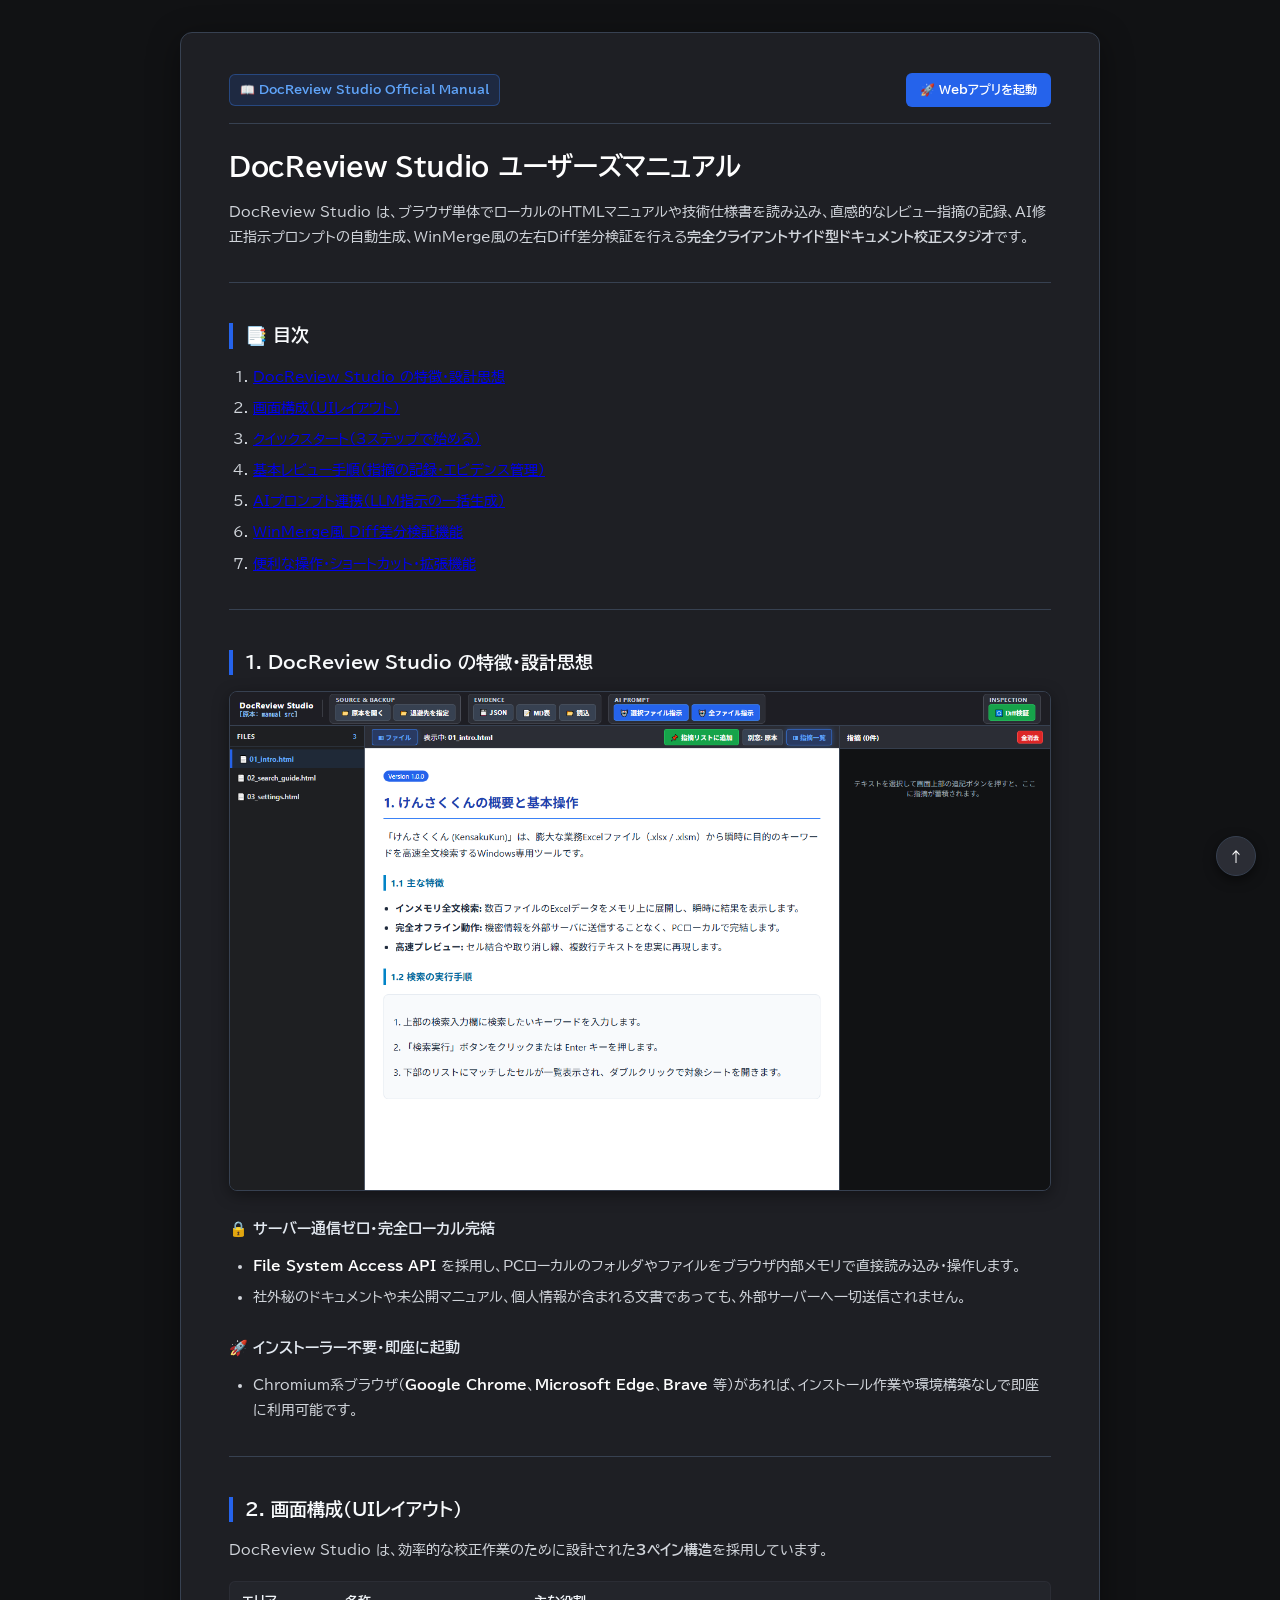
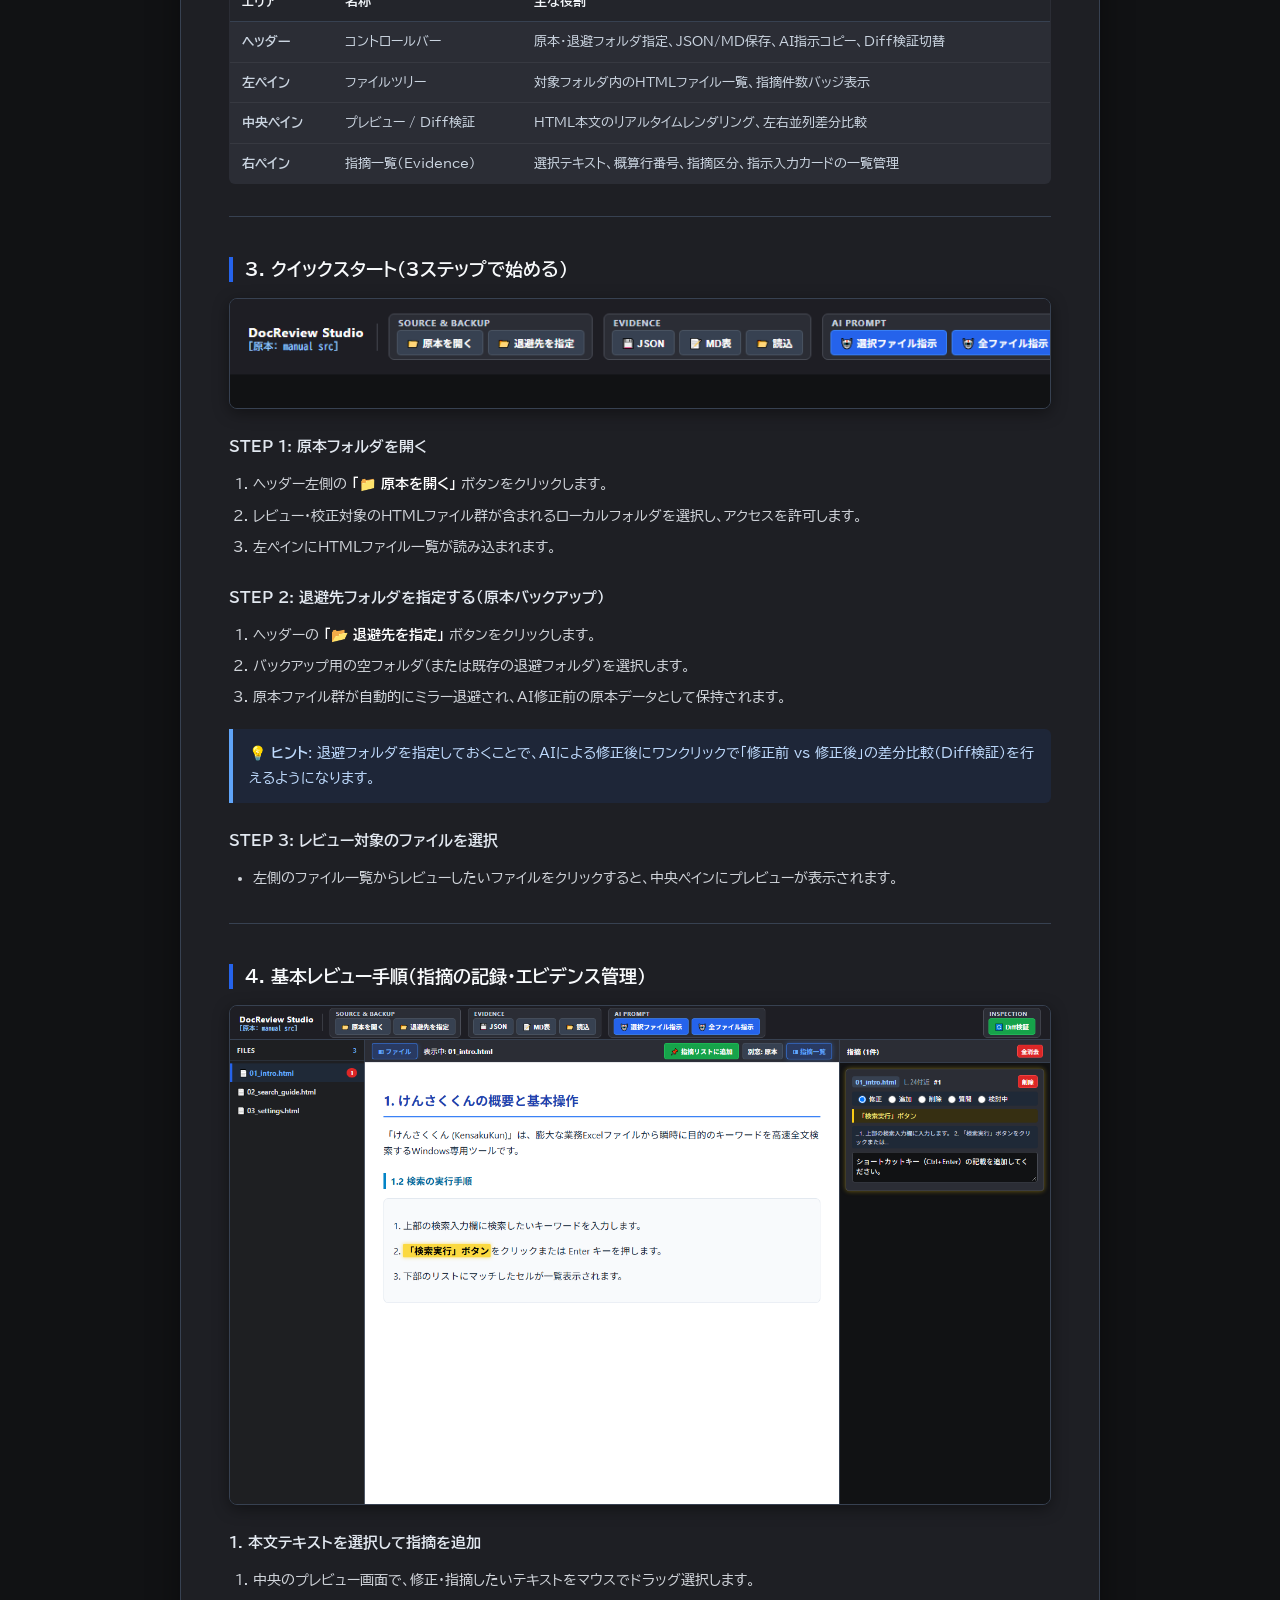
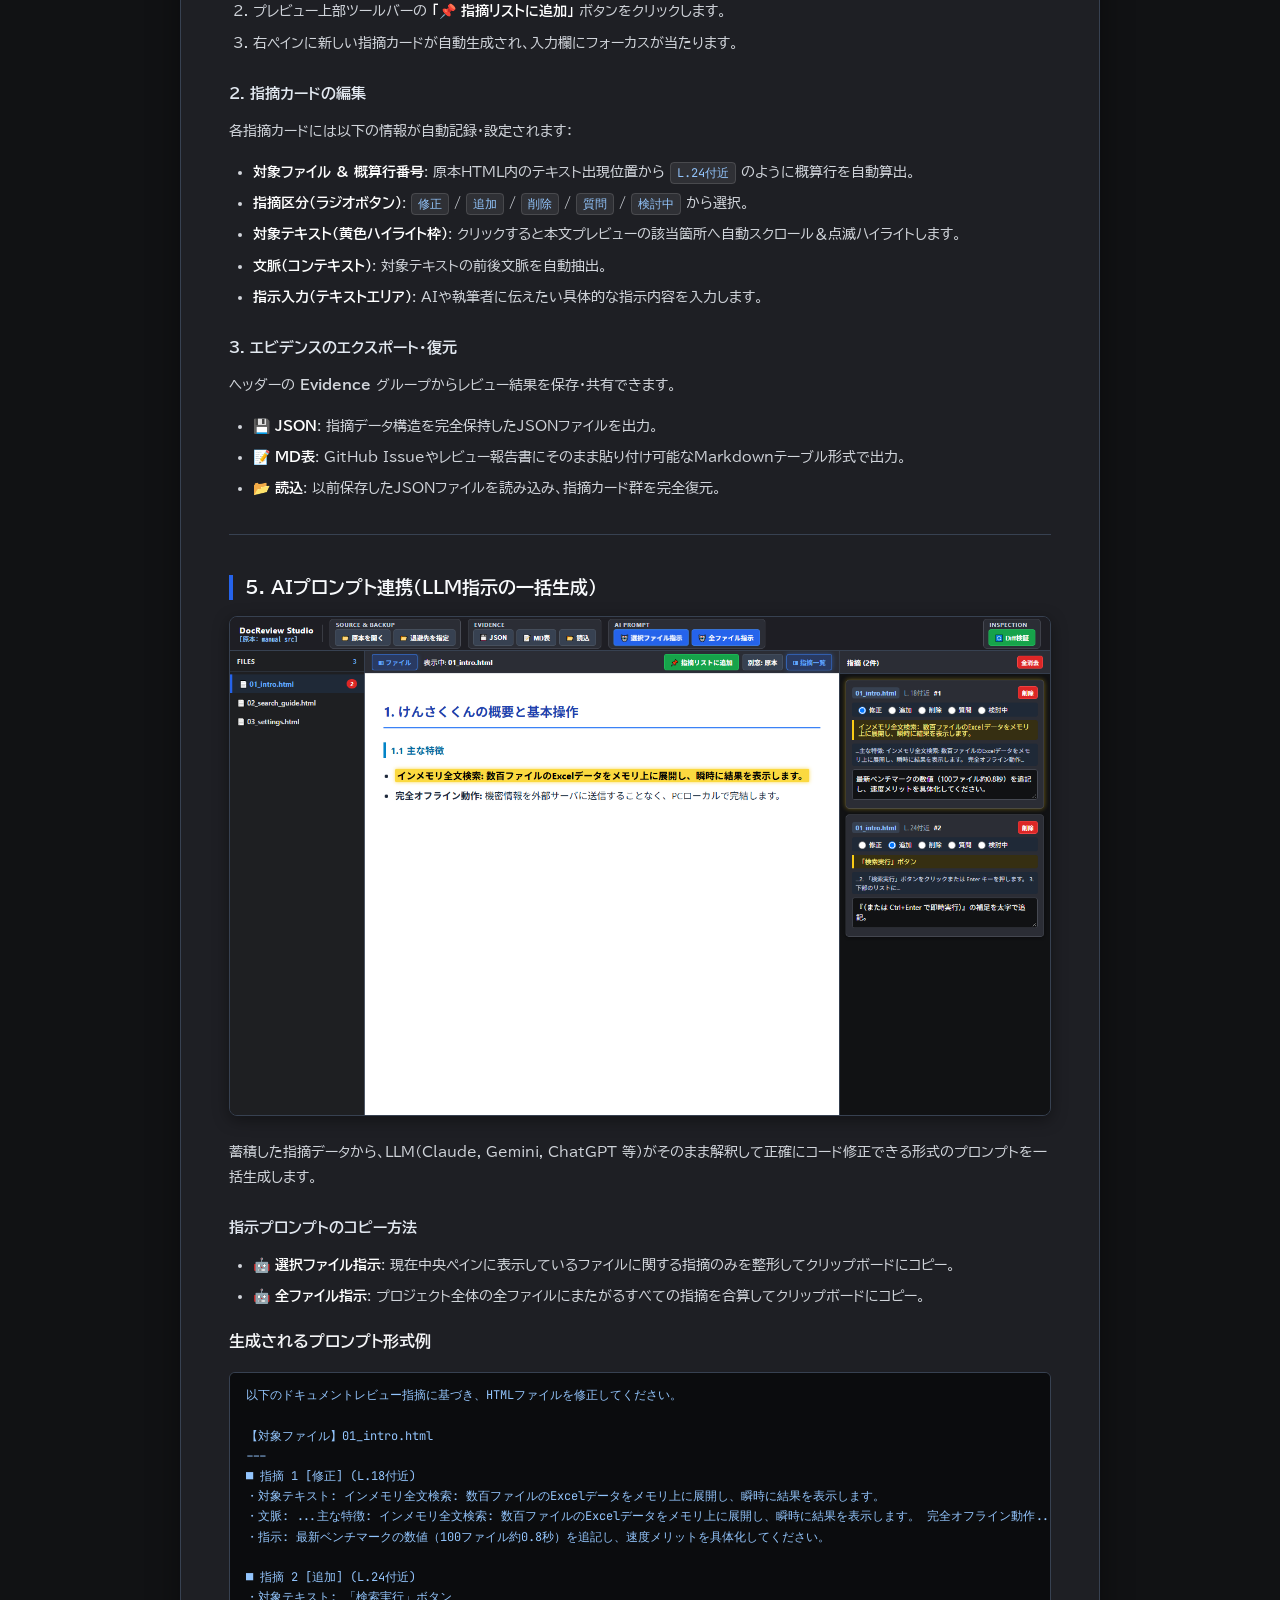
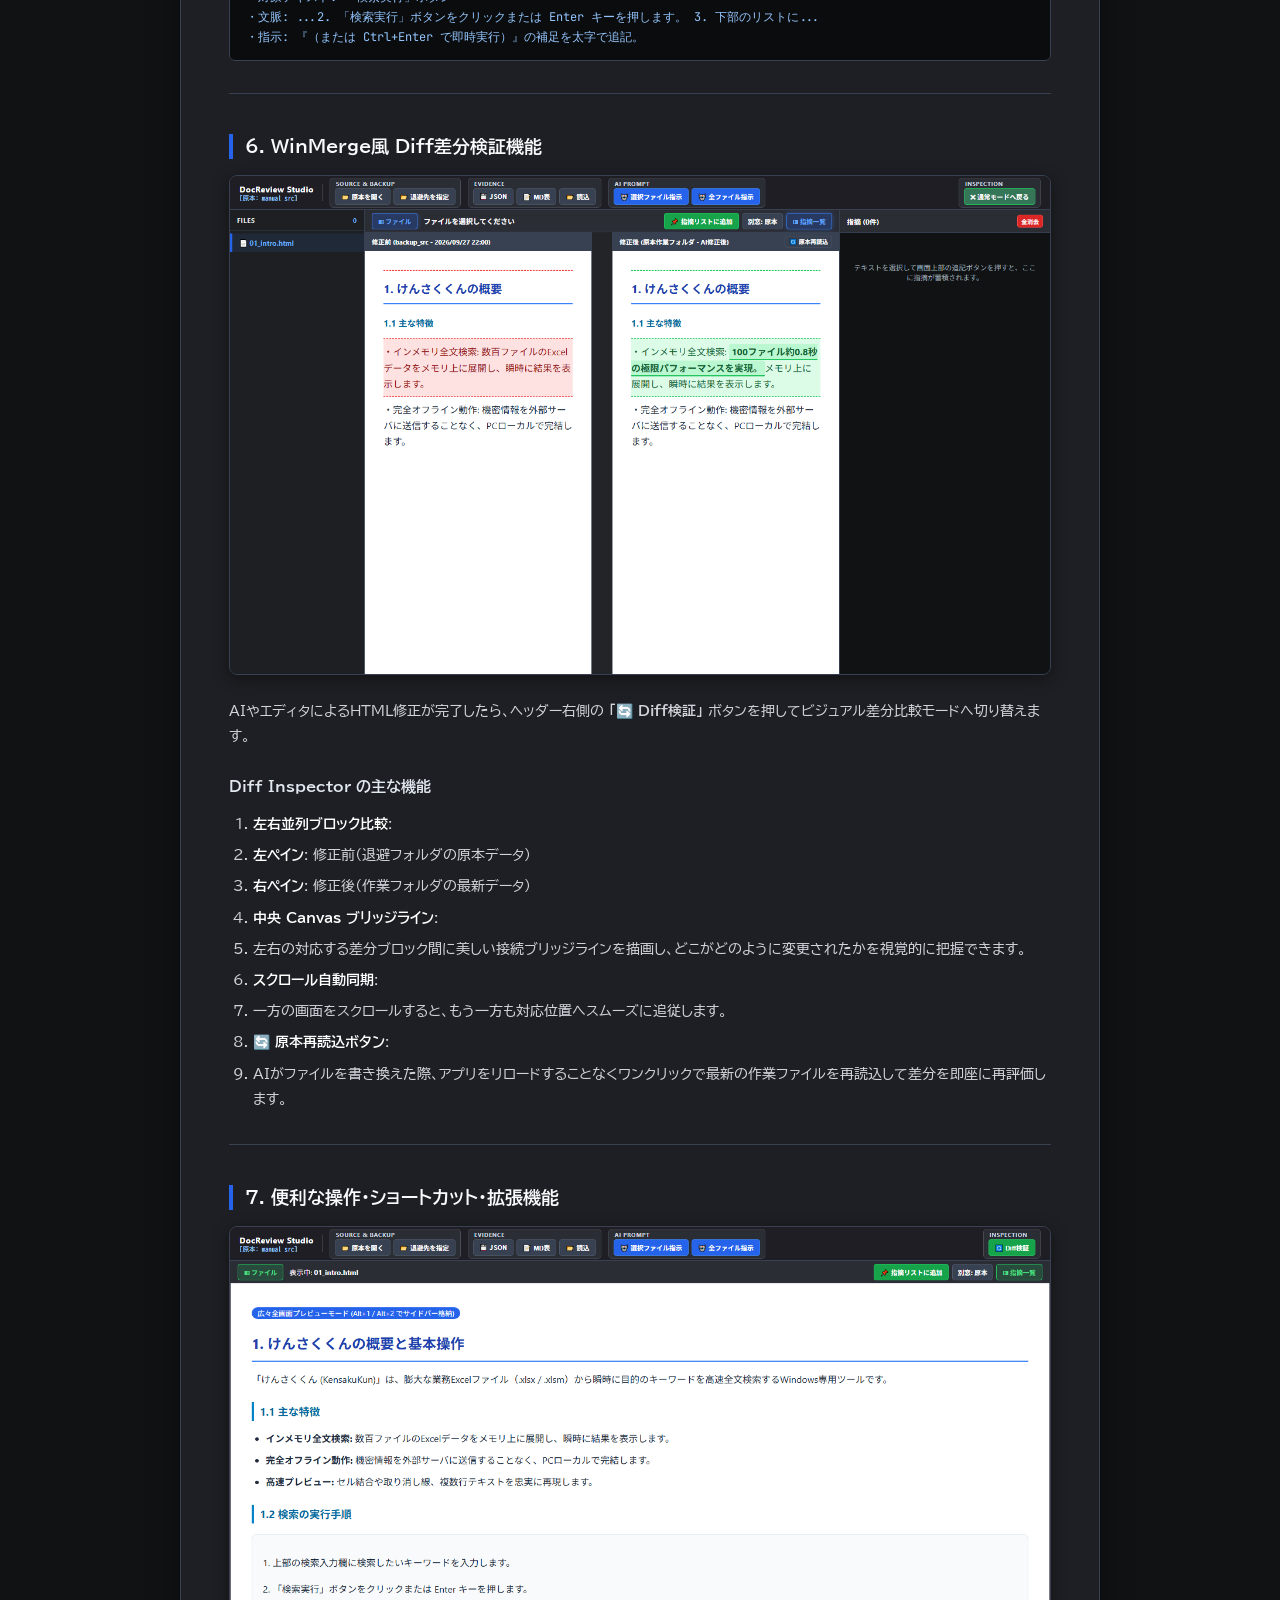
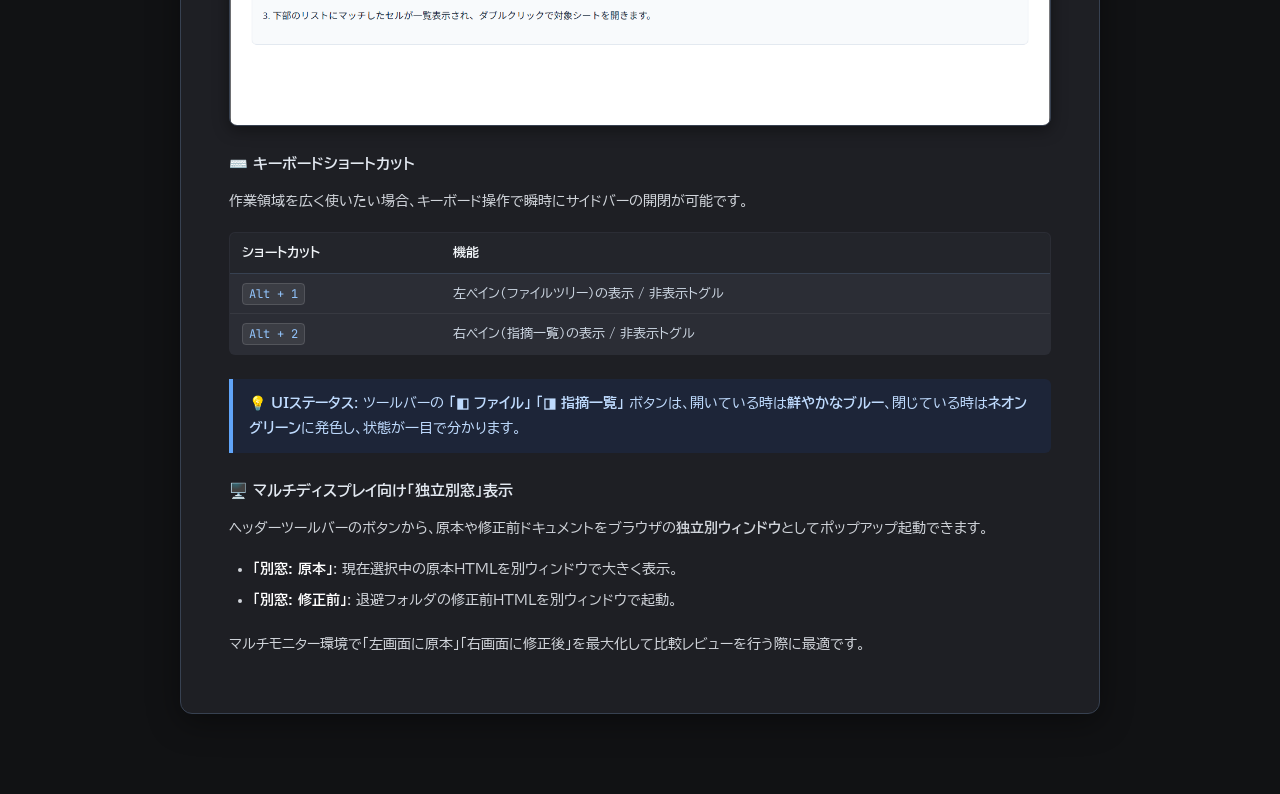
==== manual.html @ 44087cef "fix: optimize manual.html layout for clean preview rendering in studio" ====
<!DOCTYPE html>
<html lang="ja" class="scroll-smooth">
<head>
  <meta charset="UTF-8">
  <meta name="viewport" content="width=device-width, initial-scale=1.0">
  <title>DocReview Studio ユーザーズマニュアル</title>
  <meta name="description" content="DocReview Studio の公式利用マニュアル。完全クライアントサイドでのHTML文書レビュー、AI指示プロンプト生成、WinMerge風Diff差分検証の手順を詳しく解説。">
  <link rel="preconnect" href="https://fonts.googleapis.com">
  <link rel="preconnect" href="https://fonts.gstatic.com" crossorigin>
  <link href="https://fonts.googleapis.com/css2?family=BIZ+UDPGothic:wght@400;700&family=Inter:wght@400;600;700;800&family=JetBrains+Mono:wght@400;600&display=swap" rel="stylesheet">
  
  <style>
    :root {
      --bg-main: #111214;
      --bg-card: #1e1f24;
      --bg-surface: #2b2d35;
      --border: #374151;
      --border-focus: #3b82f6;
      --text-main: #f3f4f6;
      --text-muted: #9ca3af;
      --accent: #2563eb;
      --accent-hover: #1d4ed8;
      --accent-light: #60a5fa;
      --success: #10b981;
      --warning: #f59e0b;
    }

    * {
      box-sizing: border-box;
      margin: 0;
      padding: 0;
    }

    body {
      font-family: 'BIZ UDPGothic', 'Inter', -apple-system, BlinkMacSystemFont, "Segoe UI", Roboto, sans-serif;
      background-color: var(--bg-main);
      color: var(--text-main);
      line-height: 1.8;
      -webkit-font-smoothing: antialiased;
      padding: 32px 20px 80px;
    }

    .doc-container {
      max-width: 920px;
      margin: 0 auto;
      background: var(--bg-card);
      border: 1px solid var(--border);
      border-radius: 12px;
      padding: 40px 48px;
      box-shadow: 0 8px 32px rgba(0, 0, 0, 0.4);
    }

    @media (max-width: 768px) {
      body {
        padding: 12px 8px 60px;
      }
      .doc-container {
        padding: 24px 18px;
        border-radius: 8px;
      }
    }

    /* Top navigation / badge */
    .doc-nav-bar {
      display: flex;
      justify-content: space-between;
      align-items: center;
      margin-bottom: 24px;
      padding-bottom: 16px;
      border-bottom: 1px solid var(--border);
      flex-wrap: wrap;
      gap: 12px;
    }

    .doc-badge {
      display: inline-flex;
      align-items: center;
      gap: 6px;
      background: rgba(37, 99, 235, 0.15);
      border: 1px solid rgba(59, 130, 246, 0.35);
      color: var(--accent-light);
      padding: 4px 10px;
      border-radius: 6px;
      font-size: 12px;
      font-weight: 700;
    }

    .launch-link {
      display: inline-flex;
      align-items: center;
      gap: 6px;
      background: var(--accent);
      color: #ffffff;
      text-decoration: none;
      font-weight: 700;
      font-size: 12px;
      padding: 6px 14px;
      border-radius: 6px;
      transition: background 0.15s ease;
    }

    .launch-link:hover {
      background: var(--accent-hover);
    }

    /* Headings */
    h1 {
      font-size: 26px;
      font-weight: 800;
      letter-spacing: -0.3px;
      color: #ffffff;
      margin-bottom: 16px;
      line-height: 1.4;
    }

    h2 {
      font-size: 18px;
      font-weight: 700;
      margin-top: 40px;
      margin-bottom: 16px;
      color: #f8fafc;
      border-left: 4px solid var(--accent);
      padding-left: 12px;
      line-height: 1.4;
    }

    h3 {
      font-size: 15px;
      font-weight: 700;
      margin-top: 24px;
      margin-bottom: 12px;
      color: #e2e8f0;
    }

    p {
      margin-bottom: 16px;
      color: #d1d5db;
      font-size: 14px;
    }

    hr {
      border: none;
      border-top: 1px solid var(--border);
      margin: 32px 0;
    }

    /* Lists */
    ul, ol {
      margin-bottom: 18px;
      padding-left: 24px;
      color: #d1d5db;
      font-size: 14px;
    }

    li {
      margin-bottom: 6px;
    }

    li strong {
      color: #ffffff;
    }

    /* Images */
    img {
      max-width: 100%;
      height: auto;
      border-radius: 8px;
      border: 1px solid var(--border);
      box-shadow: 0 4px 16px rgba(0, 0, 0, 0.4);
      margin: 16px 0 24px;
      display: block;
      background: #111214;
    }

    /* Tables */
    table {
      width: 100%;
      border-collapse: collapse;
      margin: 18px 0 24px;
      background: var(--bg-surface);
      border-radius: 6px;
      overflow: hidden;
      border: 1px solid var(--border);
      font-size: 13px;
    }

    th {
      background: #23252b;
      color: #f1f5f9;
      font-weight: 700;
      text-align: left;
      padding: 8px 12px;
      border-bottom: 1px solid var(--border);
    }

    td {
      padding: 8px 12px;
      border-bottom: 1px solid rgba(255, 255, 255, 0.06);
      color: #cbd5e1;
    }

    tr:last-child td {
      border-bottom: none;
    }

    /* Code Blocks */
    pre {
      background: #0b0c0e;
      border: 1px solid var(--border);
      border-radius: 6px;
      padding: 12px 16px;
      margin: 16px 0 20px;
      overflow-x: auto;
      font-family: 'JetBrains Mono', monospace;
      font-size: 12.5px;
      line-height: 1.6;
      color: #93c5fd;
    }

    code {
      font-family: 'JetBrains Mono', monospace;
      font-size: 12px;
      background: rgba(255, 255, 255, 0.08);
      border: 1px solid rgba(255, 255, 255, 0.12);
      padding: 2px 6px;
      border-radius: 4px;
      color: #93c5fd;
    }

    pre code {
      background: transparent;
      border: none;
      padding: 0;
      color: inherit;
    }

    /* Callout Boxes (Blockquotes) */
    blockquote {
      background: rgba(37, 99, 235, 0.1);
      border-left: 4px solid var(--accent-light);
      border-radius: 0 6px 6px 0;
      padding: 12px 16px;
      margin: 18px 0;
      color: #bfdbfe;
      font-size: 13.5px;
    }

    blockquote p {
      margin-bottom: 0;
      color: inherit;
    }

    /* Back to top button */
    .back-to-top {
      position: fixed;
      bottom: 24px;
      right: 24px;
      background: var(--bg-surface);
      border: 1px solid var(--border);
      color: #fff;
      width: 40px;
      height: 40px;
      border-radius: 50%;
      display: flex;
      align-items: center;
      justify-content: center;
      cursor: pointer;
      text-decoration: none;
      box-shadow: 0 4px 12px rgba(0,0,0,0.5);
      transition: all 0.2s ease;
      font-size: 16px;
      z-index: 40;
    }

    .back-to-top:hover {
      background: var(--accent);
      border-color: var(--accent-light);
      transform: translateY(-2px);
    }
  </style>
</head>
<body>

  <div class="doc-container">
    <!-- Top Navigation -->
    <div class="doc-nav-bar">
      <div class="doc-badge">
        <span>📖 DocReview Studio Official Manual</span>
      </div>
      <a href="./index.html" class="launch-link">
        <span>🚀 Webアプリを起動</span>
      </a>
    </div>

    <!-- Document Body -->
    <h1 id="docreview-studio">DocReview Studio ユーザーズマニュアル</h1>
<p>DocReview Studio は、ブラウザ単体でローカルのHTMLマニュアルや技術仕様書を読み込み、直感的なレビュー指摘の記録、AI修正指示プロンプトの自動生成、WinMerge風の左右Diff差分検証を行える<strong>完全クライアントサイド型ドキュメント校正スタジオ</strong>です。</p>
<hr />
<h2 id="_1">📑 目次</h2>
<ol>
<li><a href="#1-docreview-studio-の特徴設計思想">DocReview Studio の特徴・設計思想</a></li>
<li><a href="#2-画面構成uiレイアウト">画面構成（UIレイアウト）</a></li>
<li><a href="#3-クイックスタート3ステップで始める">クイックスタート（3ステップで始める）</a></li>
<li><a href="#4-基本レビュー手順指摘の記録エビデンス管理">基本レビュー手順（指摘の記録・エビデンス管理）</a></li>
<li><a href="#5-aiプロンプト連携llm指示の一括生成">AIプロンプト連携（LLM指示の一括生成）</a></li>
<li><a href="#6-winmerge風-diff差分検証機能">WinMerge風 Diff差分検証機能</a></li>
<li><a href="#7-便利な操作ショートカット拡張機能">便利な操作・ショートカット・拡張機能</a></li>
</ol>
<hr />
<h2 id="1-docreview-studio">1. DocReview Studio の特徴・設計思想</h2>
<p><img alt="全体レイアウト" src="./images/01_main_view.png" /></p>
<h3 id="_2">🔒 サーバー通信ゼロ・完全ローカル完結</h3>
<ul>
<li><strong>File System Access API</strong> を採用し、PCローカルのフォルダやファイルをブラウザ内部メモリで直接読み込み・操作します。</li>
<li>社外秘のドキュメントや未公開マニュアル、個人情報が含まれる文書であっても、外部サーバーへ一切送信されません。</li>
</ul>
<h3 id="_3">🚀 インストーラー不要・即座に起動</h3>
<ul>
<li>Chromium系ブラウザ（<strong>Google Chrome</strong>、<strong>Microsoft Edge</strong>、<strong>Brave</strong> 等）があれば、インストール作業や環境構築なしで即座に利用可能です。</li>
</ul>
<hr />
<h2 id="2-ui">2. 画面構成（UIレイアウト）</h2>
<p>DocReview Studio は、効率的な校正作業のために設計された<strong>3ペイン構造</strong>を採用しています。</p>
<table>
<thead>
<tr>
<th style="text-align: left;">エリア</th>
<th style="text-align: left;">名称</th>
<th style="text-align: left;">主な役割</th>
</tr>
</thead>
<tbody>
<tr>
<td style="text-align: left;"><strong>ヘッダー</strong></td>
<td style="text-align: left;">コントロールバー</td>
<td style="text-align: left;">原本・退避フォルダ指定、JSON/MD保存、AI指示コピー、Diff検証切替</td>
</tr>
<tr>
<td style="text-align: left;"><strong>左ペイン</strong></td>
<td style="text-align: left;">ファイルツリー</td>
<td style="text-align: left;">対象フォルダ内のHTMLファイル一覧、指摘件数バッジ表示</td>
</tr>
<tr>
<td style="text-align: left;"><strong>中央ペイン</strong></td>
<td style="text-align: left;">プレビュー / Diff検証</td>
<td style="text-align: left;">HTML本文のリアルタイムレンダリング、左右並列差分比較</td>
</tr>
<tr>
<td style="text-align: left;"><strong>右ペイン</strong></td>
<td style="text-align: left;">指摘一覧（Evidence）</td>
<td style="text-align: left;">選択テキスト、概算行番号、指摘区分、指示入力カードの一覧管理</td>
</tr>
</tbody>
</table>
<hr />
<h2 id="3-3">3. クイックスタート（3ステップで始める）</h2>
<p><img alt="原本と退避の指定" src="./images/02_open_source.png" /></p>
<h3 id="step-1">STEP 1: 原本フォルダを開く</h3>
<ol>
<li>ヘッダー左側の <strong>「📁 原本を開く」</strong> ボタンをクリックします。</li>
<li>レビュー・校正対象のHTMLファイル群が含まれるローカルフォルダを選択し、アクセスを許可します。</li>
<li>左ペインにHTMLファイル一覧が読み込まれます。</li>
</ol>
<h3 id="step-2">STEP 2: 退避先フォルダを指定する（原本バックアップ）</h3>
<ol>
<li>ヘッダーの <strong>「📂 退避先を指定」</strong> ボタンをクリックします。</li>
<li>バックアップ用の空フォルダ（または既存の退避フォルダ）を選択します。</li>
<li>原本ファイル群が自動的にミラー退避され、AI修正前の原本データとして保持されます。</li>
</ol>
<blockquote>
<p><strong>💡 ヒント</strong>: 退避フォルダを指定しておくことで、AIによる修正後にワンクリックで「修正前 vs 修正後」の差分比較（Diff検証）を行えるようになります。</p>
</blockquote>
<h3 id="step-3">STEP 3: レビュー対象のファイルを選択</h3>
<ul>
<li>左側のファイル一覧からレビューしたいファイルをクリックすると、中央ペインにプレビューが表示されます。</li>
</ul>
<hr />
<h2 id="4">4. 基本レビュー手順（指摘の記録・エビデンス管理）</h2>
<p><img alt="テキスト選択と指摘カード" src="./images/03_evidence_input.png" /></p>
<h3 id="1">1. 本文テキストを選択して指摘を追加</h3>
<ol>
<li>中央のプレビュー画面で、修正・指摘したいテキストをマウスでドラッグ選択します。</li>
<li>プレビュー上部ツールバーの <strong>「📌 指摘リストに追加」</strong> ボタンをクリックします。</li>
<li>右ペインに新しい指摘カードが自動生成され、入力欄にフォーカスが当たります。</li>
</ol>
<h3 id="2">2. 指摘カードの編集</h3>
<p>各指摘カードには以下の情報が自動記録・設定されます：</p>
<ul>
<li><strong>対象ファイル &amp; 概算行番号</strong>: 原本HTML内のテキスト出現位置から <code>L.24付近</code> のように概算行を自動算出。</li>
<li><strong>指摘区分（ラジオボタン）</strong>: <code>修正</code> / <code>追加</code> / <code>削除</code> / <code>質問</code> / <code>検討中</code> から選択。</li>
<li><strong>対象テキスト（黄色ハイライト枠）</strong>: クリックすると本文プレビューの該当箇所へ自動スクロール＆点滅ハイライトします。</li>
<li><strong>文脈（コンテキスト）</strong>: 対象テキストの前後文脈を自動抽出。</li>
<li><strong>指示入力（テキストエリア）</strong>: AIや執筆者に伝えたい具体的な指示内容を入力します。</li>
</ul>
<h3 id="3">3. エビデンスのエクスポート・復元</h3>
<p>ヘッダーの <strong>Evidence</strong> グループからレビュー結果を保存・共有できます。</p>
<ul>
<li><strong>💾 JSON</strong>: 指摘データ構造を完全保持したJSONファイルを出力。</li>
<li><strong>📝 MD表</strong>: GitHub Issueやレビュー報告書にそのまま貼り付け可能なMarkdownテーブル形式で出力。</li>
<li><strong>📂 読込</strong>: 以前保存したJSONファイルを読み込み、指摘カード群を完全復元。</li>
</ul>
<hr />
<h2 id="5-aillm">5. AIプロンプト連携（LLM指示の一括生成）</h2>
<p><img alt="AIプロンプトコピー機能" src="./images/04_ai_prompt.png" /></p>
<p>蓄積した指摘データから、LLM（Claude, Gemini, ChatGPT 等）がそのまま解釈して正確にコード修正できる形式のプロンプトを一括生成します。</p>
<h3 id="_4">指示プロンプトのコピー方法</h3>
<ul>
<li><strong>🤖 選択ファイル指示</strong>: 現在中央ペインに表示しているファイルに関する指摘のみを整形してクリップボードにコピー。</li>
<li><strong>🤖 全ファイル指示</strong>: プロジェクト全体の全ファイルにまたがるすべての指摘を合算してクリップボードにコピー。</li>
</ul>
<h4 id="_5">生成されるプロンプト形式例</h4>
<pre><code class="language-markdown">以下のドキュメントレビュー指摘に基づき、HTMLファイルを修正してください。

【対象ファイル】01_intro.html
---
■ 指摘 1 [修正] (L.18付近)
・対象テキスト: インメモリ全文検索: 数百ファイルのExcelデータをメモリ上に展開し、瞬時に結果を表示します。
・文脈: ...主な特徴: インメモリ全文検索: 数百ファイルのExcelデータをメモリ上に展開し、瞬時に結果を表示します。 完全オフライン動作...
・指示: 最新ベンチマークの数値（100ファイル約0.8秒）を追記し、速度メリットを具体化してください。

■ 指摘 2 [追加] (L.24付近)
・対象テキスト: 「検索実行」ボタン
・文脈: ...2. 「検索実行」ボタンをクリックまたは Enter キーを押します。 3. 下部のリストに...
・指示: 『（または Ctrl+Enter で即時実行）』の補足を太字で追記。
</code></pre>
<hr />
<h2 id="6-winmerge-diff">6. WinMerge風 Diff差分検証機能</h2>
<p><img alt="Diff検証画面" src="./images/05_diff_inspector.png" /></p>
<p>AIやエディタによるHTML修正が完了したら、ヘッダー右側の <strong>「🔄 Diff検証」</strong> ボタンを押してビジュアル差分比較モードへ切り替えます。</p>
<h3 id="diff-inspector">Diff Inspector の主な機能</h3>
<ol>
<li><strong>左右並列ブロック比較</strong>:</li>
<li><strong>左ペイン</strong>: 修正前（退避フォルダの原本データ）</li>
<li><strong>右ペイン</strong>: 修正後（作業フォルダの最新データ）</li>
<li><strong>中央 Canvas ブリッジライン</strong>:</li>
<li>左右の対応する差分ブロック間に美しい接続ブリッジラインを描画し、どこがどのように変更されたかを視覚的に把握できます。</li>
<li><strong>スクロール自動同期</strong>:</li>
<li>一方の画面をスクロールすると、もう一方も対応位置へスムーズに追従します。</li>
<li><strong>🔄 原本再読込ボタン</strong>:</li>
<li>AIがファイルを書き換えた際、アプリをリロードすることなくワンクリックで最新の作業ファイルを再読込して差分を即座に再評価します。</li>
</ol>
<hr />
<h2 id="7">7. 便利な操作・ショートカット・拡張機能</h2>
<p><img alt="サイドバー折りたたみ" src="./images/06_pane_toggle.png" /></p>
<h3 id="_6">⌨️ キーボードショートカット</h3>
<p>作業領域を広く使いたい場合、キーボード操作で瞬時にサイドバーの開閉が可能です。</p>
<table>
<thead>
<tr>
<th style="text-align: left;">ショートカット</th>
<th style="text-align: left;">機能</th>
</tr>
</thead>
<tbody>
<tr>
<td style="text-align: left;"><code>Alt + 1</code></td>
<td style="text-align: left;">左ペイン（ファイルツリー）の表示 / 非表示トグル</td>
</tr>
<tr>
<td style="text-align: left;"><code>Alt + 2</code></td>
<td style="text-align: left;">右ペイン（指摘一覧）の表示 / 非表示トグル</td>
</tr>
</tbody>
</table>
<blockquote>
<p><strong>💡 UIステータス</strong>: ツールバーの <strong>「◧ ファイル」</strong> <strong>「◨ 指摘一覧」</strong> ボタンは、開いている時は<strong>鮮やかなブルー</strong>、閉じている時は<strong>ネオングリーン</strong>に発色し、状態が一目で分かります。</p>
</blockquote>
<h3 id="_7">🖥️ マルチディスプレイ向け「独立別窓」表示</h3>
<p>ヘッダーツールバーのボタンから、原本や修正前ドキュメントをブラウザの<strong>独立別ウィンドウ</strong>としてポップアップ起動できます。</p>
<ul>
<li><strong>「別窓: 原本」</strong>: 現在選択中の原本HTMLを別ウィンドウで大きく表示。</li>
<li><strong>「別窓: 修正前」</strong>: 退避フォルダの修正前HTMLを別ウィンドウで起動。</li>
</ul>
<p>マルチモニター環境で「左画面に原本」「右画面に修正後」を最大化して比較レビューを行う際に最適です。</p>
  </div>

  <!-- Back to top -->
  <a href="#" class="back-to-top" title="先頭へ戻る">↑</a>

</body>
</html>
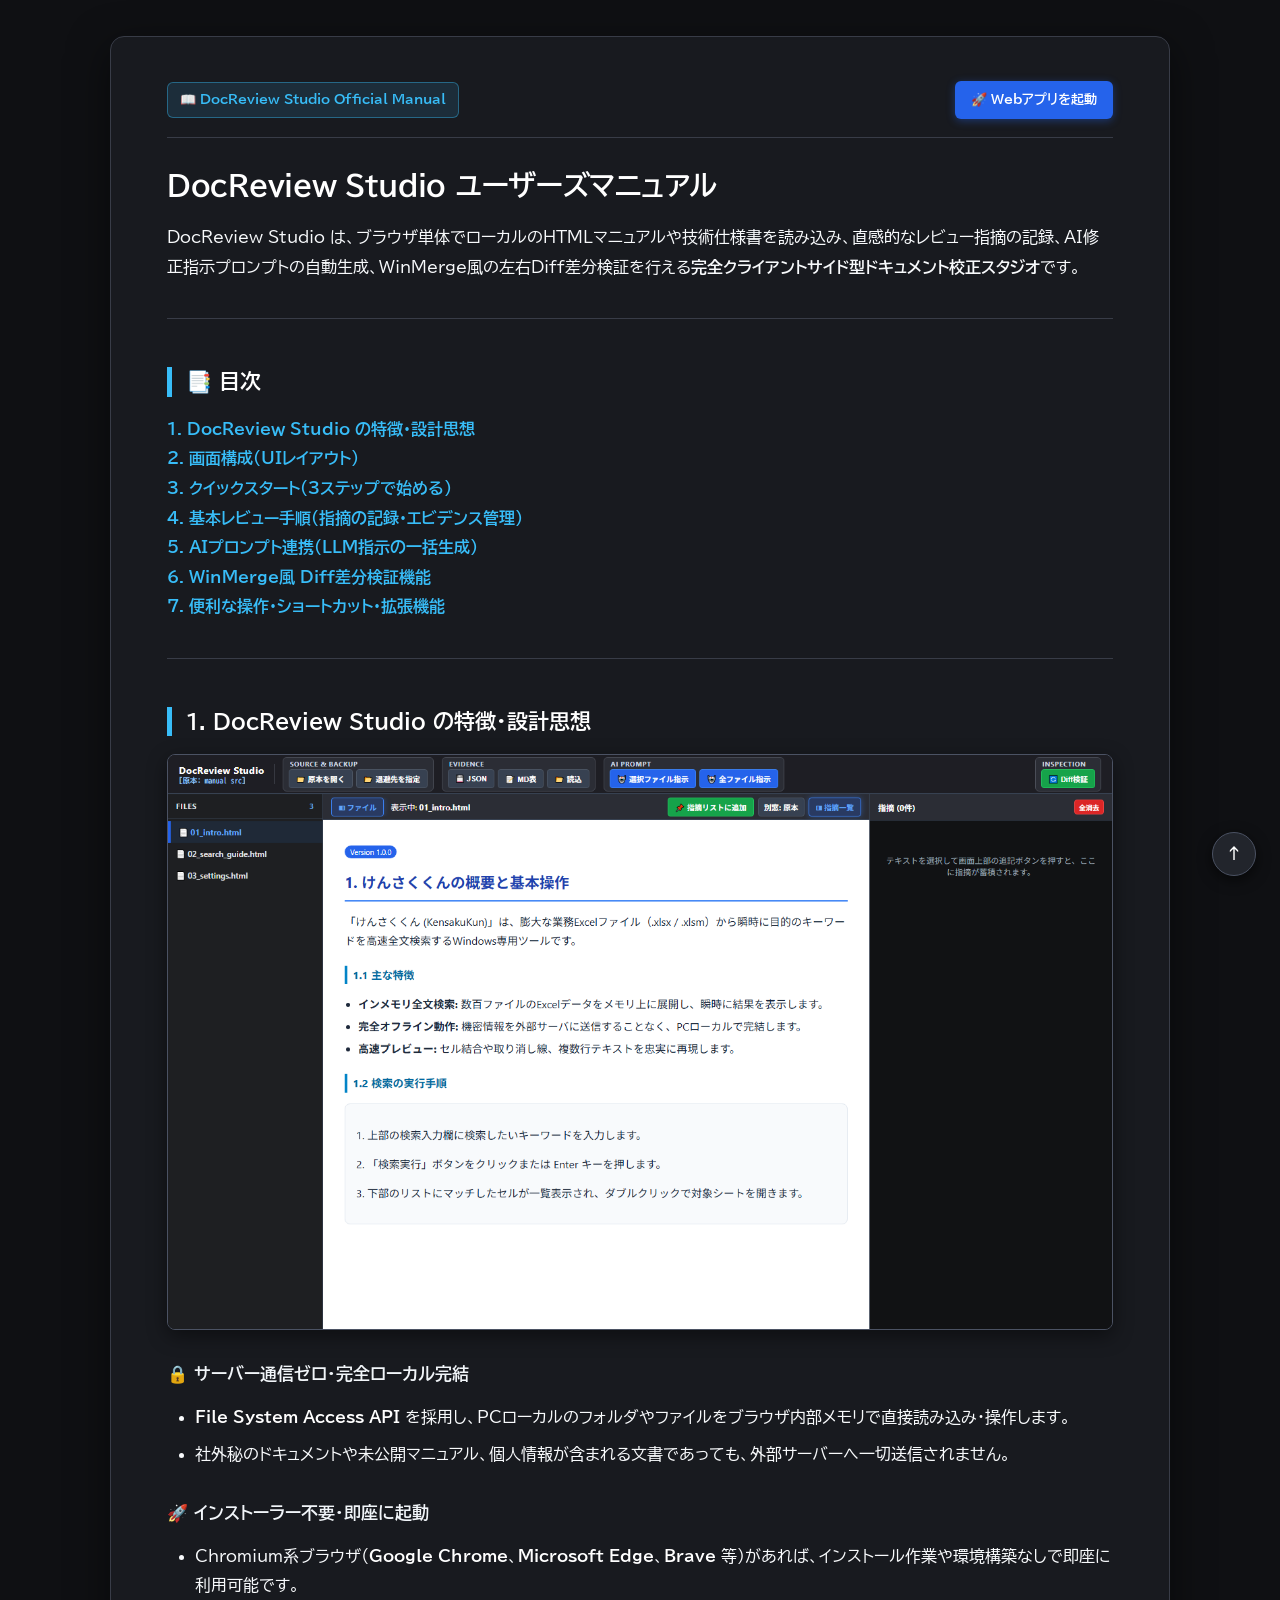
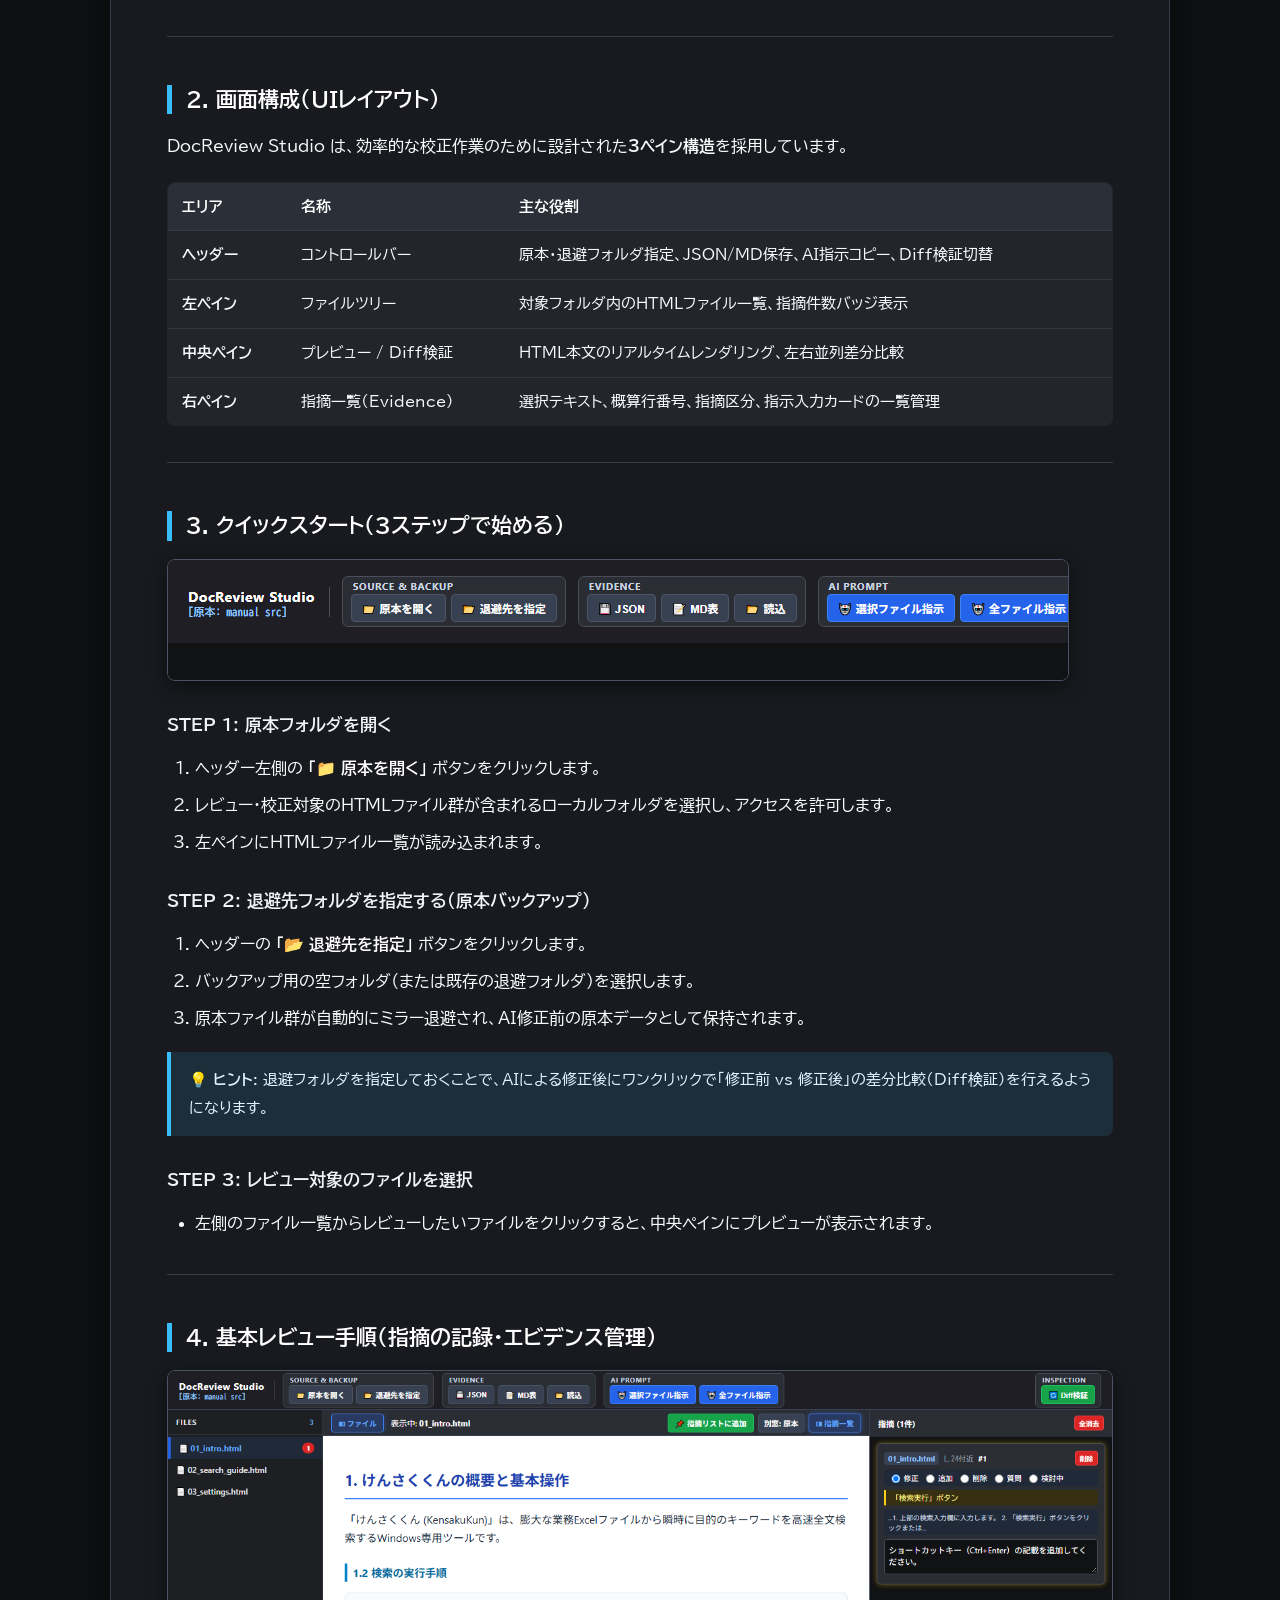
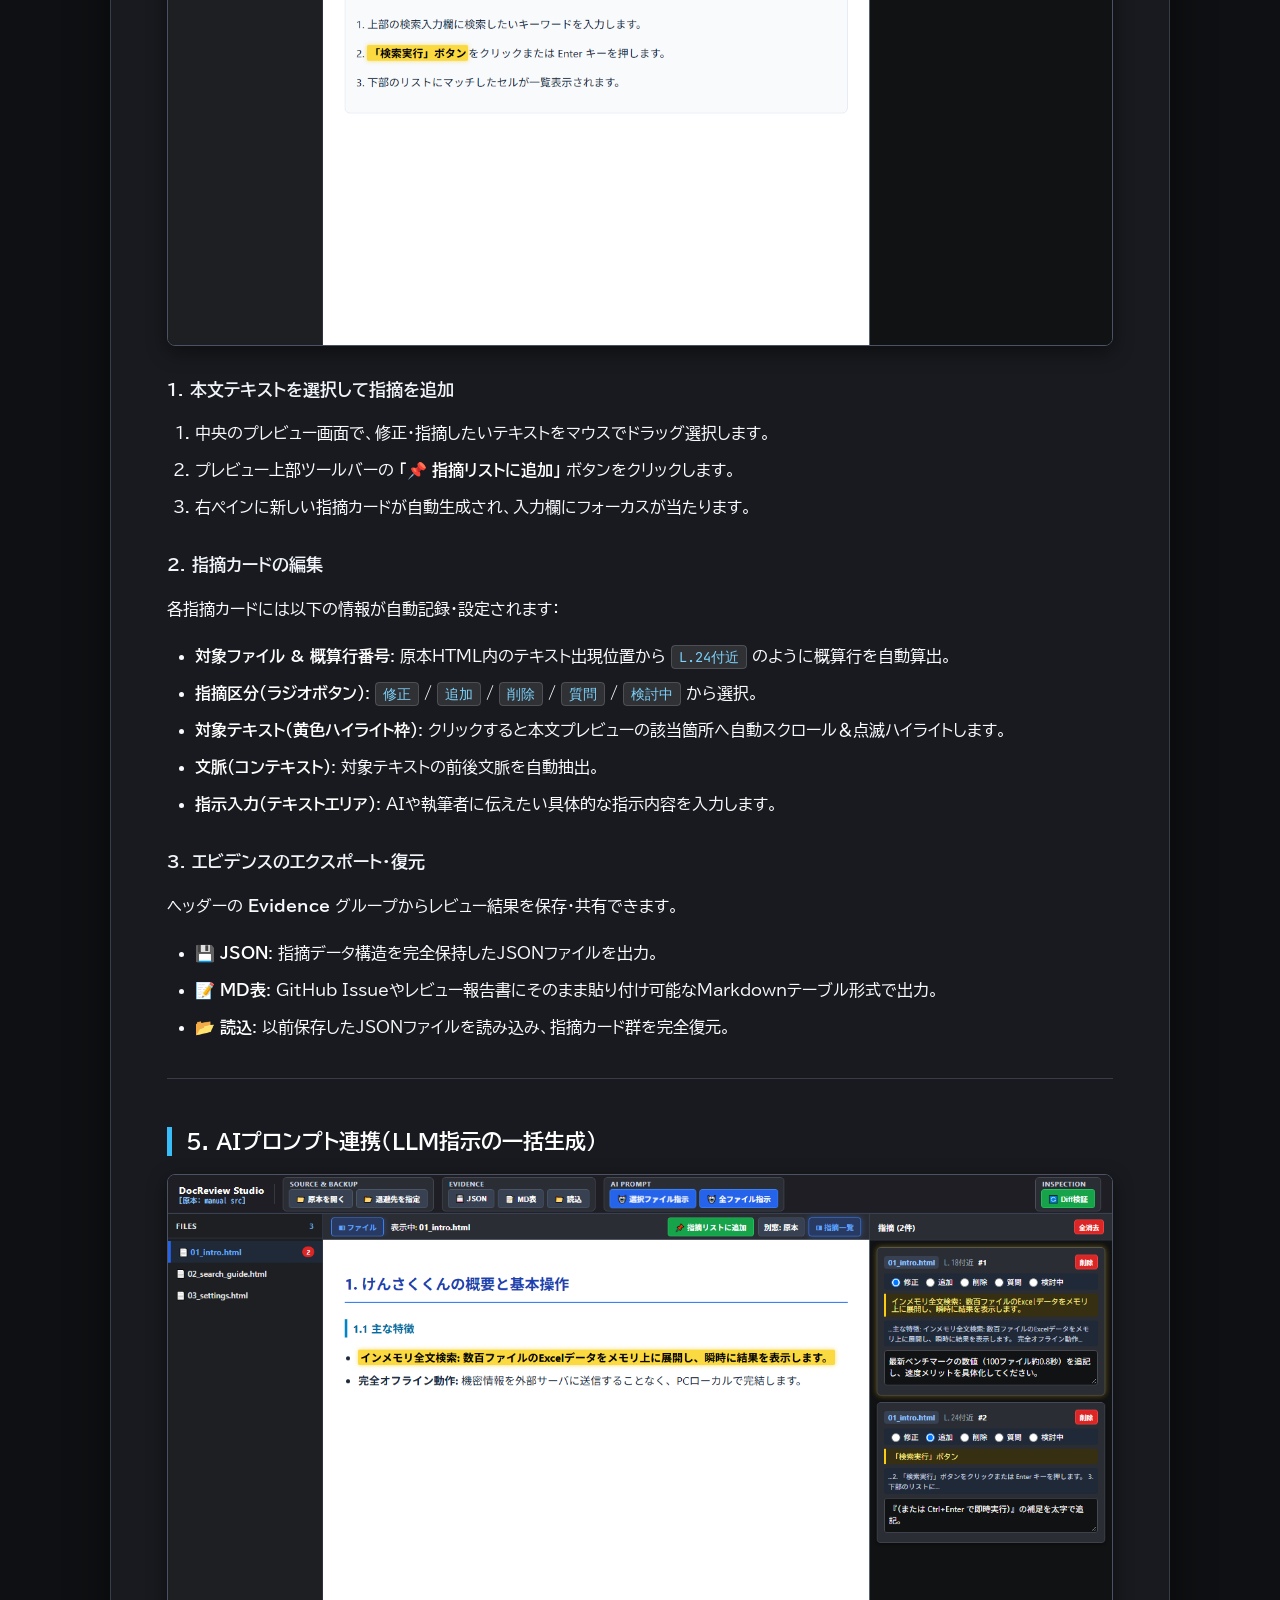
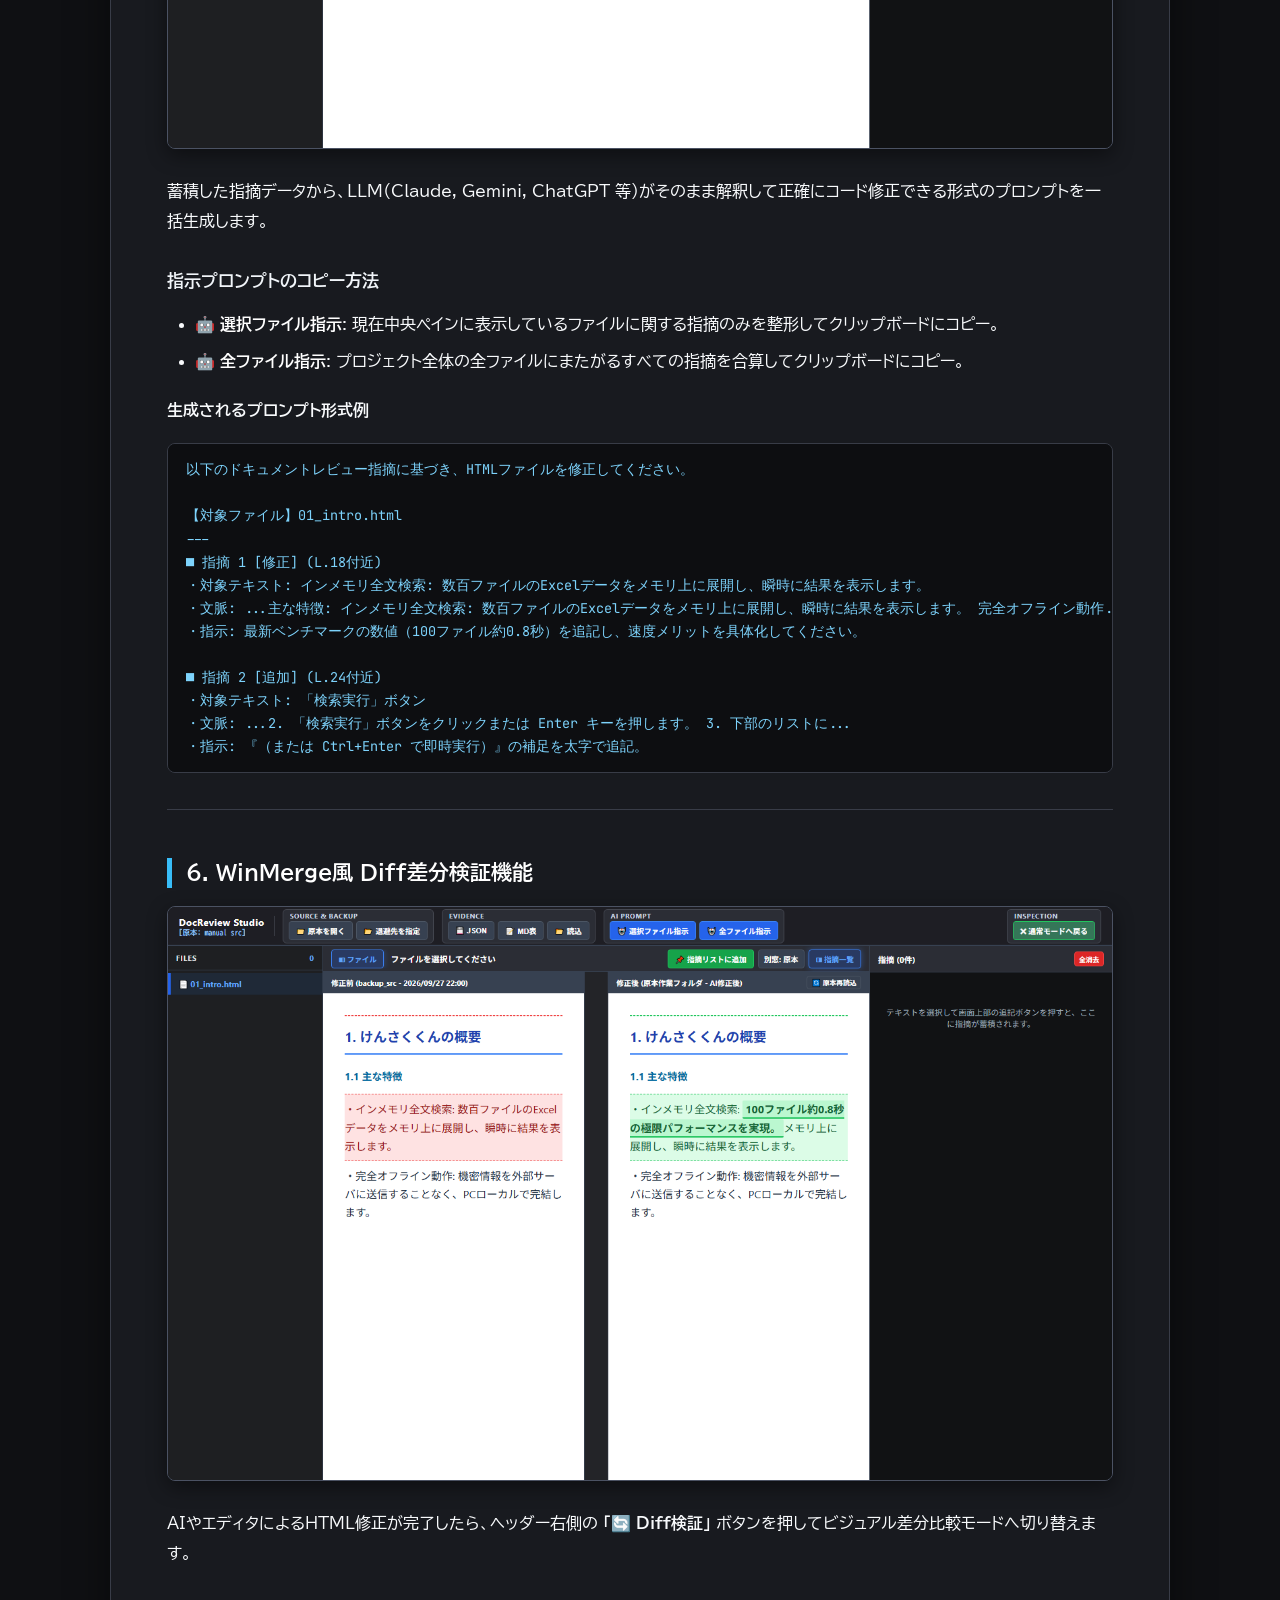
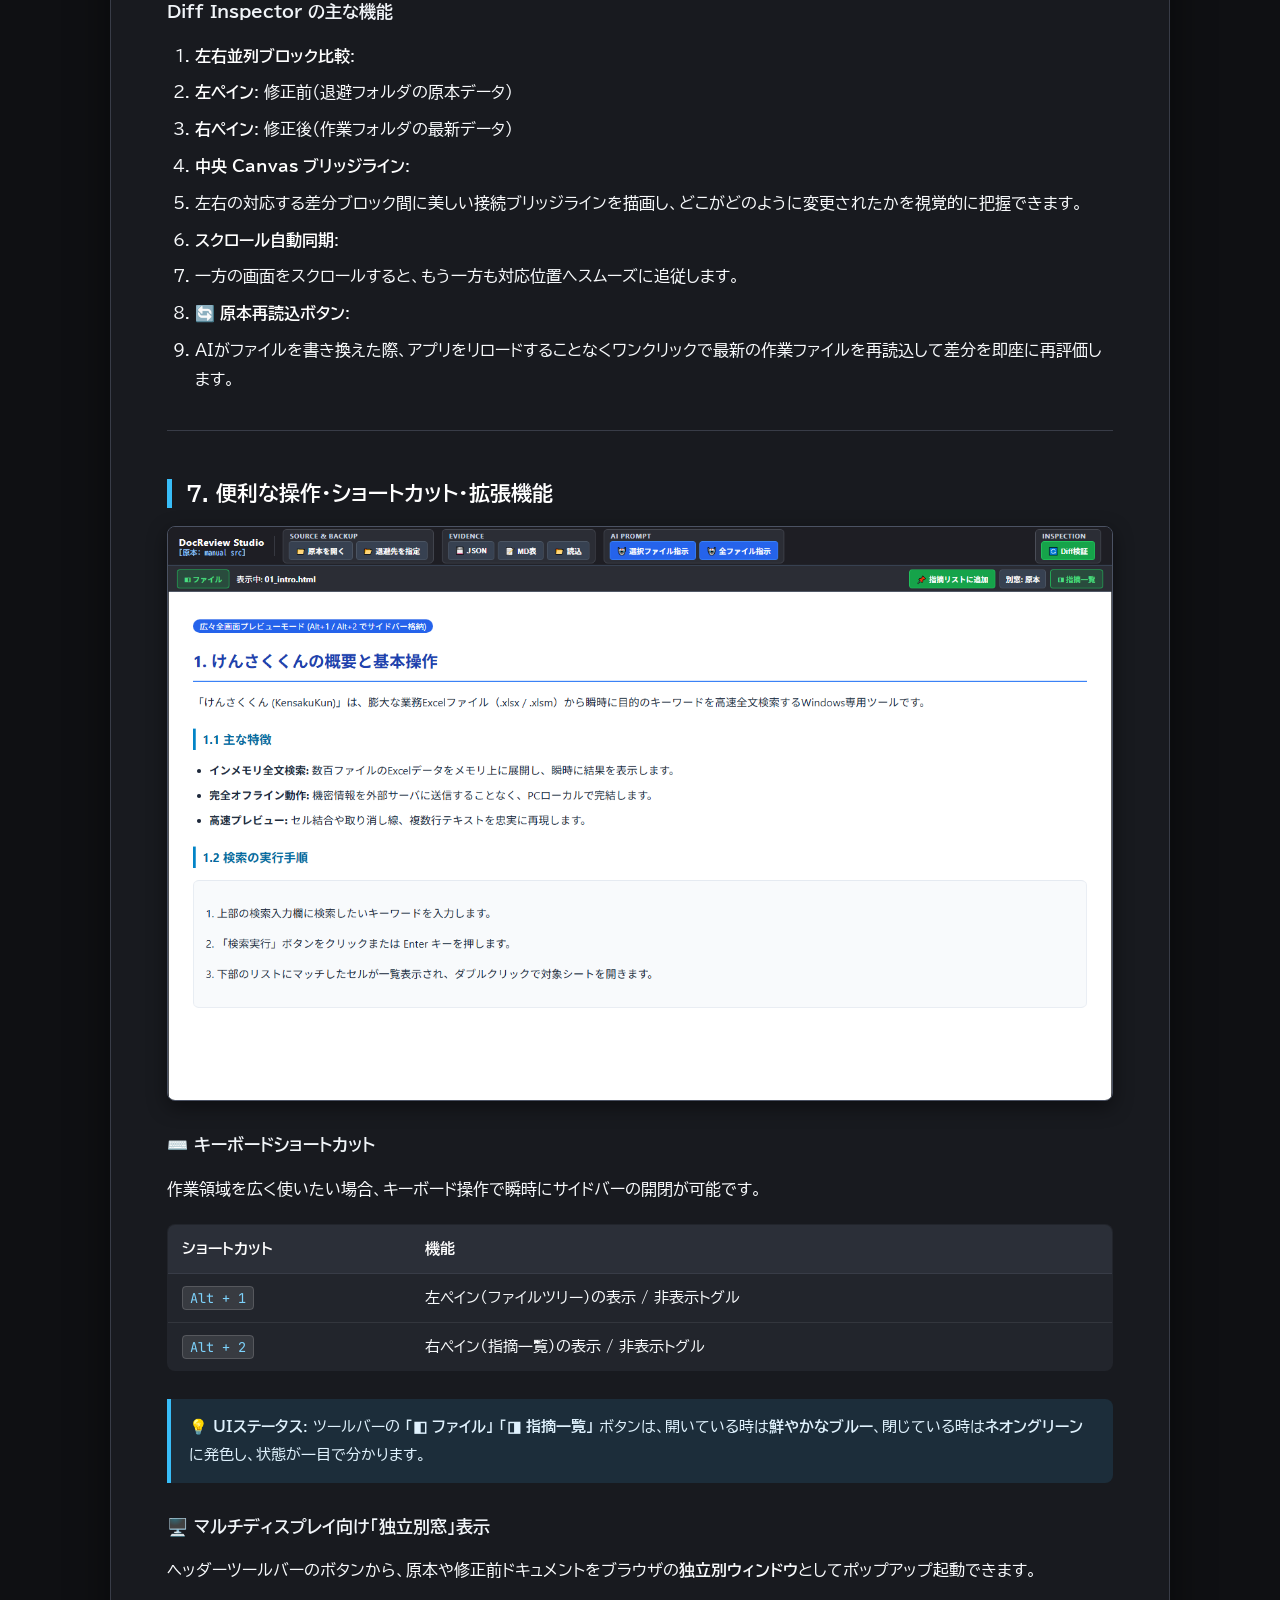
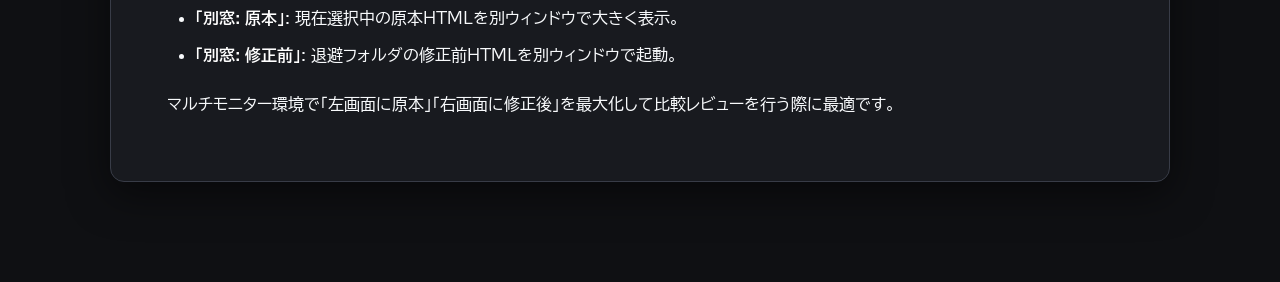
==== commit 3ed5b247: "fix(manual): improve dark contrast, high-visibility blue links, working TOC anchors, +2pt font size," ====
--- a/manual.html
+++ b/manual.html
@@ -11,18 +11,21 @@
   
   <style>
     :root {
-      --bg-main: #111214;
-      --bg-card: #1e1f24;
-      --bg-surface: #2b2d35;
-      --border: #374151;
-      --border-focus: #3b82f6;
-      --text-main: #f3f4f6;
-      --text-muted: #9ca3af;
-      --accent: #2563eb;
-      --accent-hover: #1d4ed8;
-      --accent-light: #60a5fa;
-      --success: #10b981;
-      --warning: #f59e0b;
+      --bg-main: #0f1013;
+      --bg-card: #181a1f;
+      --bg-surface: #22252c;
+      --border: #383c47;
+      --border-light: #4b5263;
+      --text-main: #f8fafc;
+      --text-sub: #e2e8f0;
+      --text-muted: #94a3b8;
+      --accent: #38bdf8;
+      --accent-hover: #7dd3fc;
+      --accent-bg: rgba(56, 189, 248, 0.12);
+      --link: #38bdf8;
+      --link-hover: #7dd3fc;
+      --success: #22c55e;
+      --warning: #facc15;
     }
 
     * {
@@ -35,19 +38,20 @@
       font-family: 'BIZ UDPGothic', 'Inter', -apple-system, BlinkMacSystemFont, "Segoe UI", Roboto, sans-serif;
       background-color: var(--bg-main);
       color: var(--text-main);
-      line-height: 1.8;
+      line-height: 1.85;
       -webkit-font-smoothing: antialiased;
-      padding: 32px 20px 80px;
-    }
-
+      padding: 36px 20px 100px;
+    }
+
+    /* Container: 15% larger (920px -> 1060px) */
     .doc-container {
-      max-width: 920px;
+      max-width: 1060px;
       margin: 0 auto;
       background: var(--bg-card);
       border: 1px solid var(--border);
-      border-radius: 12px;
-      padding: 40px 48px;
-      box-shadow: 0 8px 32px rgba(0, 0, 0, 0.4);
+      border-radius: 14px;
+      padding: 44px 56px;
+      box-shadow: 0 12px 40px rgba(0, 0, 0, 0.5);
     }
 
     @media (max-width: 768px) {
@@ -65,8 +69,8 @@
       display: flex;
       justify-content: space-between;
       align-items: center;
-      margin-bottom: 24px;
-      padding-bottom: 16px;
+      margin-bottom: 28px;
+      padding-bottom: 18px;
       border-bottom: 1px solid var(--border);
       flex-wrap: wrap;
       gap: 12px;
@@ -76,12 +80,12 @@
       display: inline-flex;
       align-items: center;
       gap: 6px;
-      background: rgba(37, 99, 235, 0.15);
-      border: 1px solid rgba(59, 130, 246, 0.35);
-      color: var(--accent-light);
-      padding: 4px 10px;
+      background: var(--accent-bg);
+      border: 1px solid rgba(56, 189, 248, 0.4);
+      color: var(--accent);
+      padding: 5px 12px;
       border-radius: 6px;
-      font-size: 12px;
+      font-size: 13px;
       font-weight: 700;
     }
 
@@ -89,75 +93,95 @@
       display: inline-flex;
       align-items: center;
       gap: 6px;
-      background: var(--accent);
-      color: #ffffff;
+      background: #2563eb;
+      color: #ffffff !important;
       text-decoration: none;
       font-weight: 700;
-      font-size: 12px;
-      padding: 6px 14px;
+      font-size: 13px;
+      padding: 7px 16px;
       border-radius: 6px;
-      transition: background 0.15s ease;
+      transition: all 0.15s ease;
+      box-shadow: 0 2px 8px rgba(37, 99, 235, 0.4);
     }
 
     .launch-link:hover {
-      background: var(--accent-hover);
-    }
-
-    /* Headings */
+      background: #1d4ed8;
+      box-shadow: 0 4px 14px rgba(37, 99, 235, 0.6);
+      transform: translateY(-1px);
+    }
+
+    /* Headings (+2pt / 2px larger, pure white, high contrast) */
     h1 {
-      font-size: 26px;
+      font-size: 28px;
       font-weight: 800;
       letter-spacing: -0.3px;
       color: #ffffff;
-      margin-bottom: 16px;
+      margin-bottom: 18px;
       line-height: 1.4;
     }
 
     h2 {
-      font-size: 18px;
+      font-size: 21px;
       font-weight: 700;
-      margin-top: 40px;
-      margin-bottom: 16px;
-      color: #f8fafc;
-      border-left: 4px solid var(--accent);
-      padding-left: 12px;
+      margin-top: 48px;
+      margin-bottom: 18px;
+      color: #ffffff;
+      border-left: 5px solid var(--accent);
+      padding-left: 14px;
       line-height: 1.4;
     }
 
     h3 {
-      font-size: 15px;
+      font-size: 17px;
       font-weight: 700;
-      margin-top: 24px;
-      margin-bottom: 12px;
-      color: #e2e8f0;
-    }
-
+      margin-top: 28px;
+      margin-bottom: 14px;
+      color: #f1f5f9;
+    }
+
+    /* Paragraphs (+2pt / 16px font-size, high visibility white text) */
     p {
-      margin-bottom: 16px;
-      color: #d1d5db;
-      font-size: 14px;
+      margin-bottom: 18px;
+      color: var(--text-main);
+      font-size: 16px;
+      line-height: 1.85;
     }
 
     hr {
       border: none;
       border-top: 1px solid var(--border);
-      margin: 32px 0;
-    }
-
-    /* Lists */
+      margin: 36px 0;
+    }
+
+    /* Links: High contrast bright sky-blue (#38bdf8) with hover effect */
+    a {
+      color: var(--link);
+      text-decoration: none;
+      font-weight: 600;
+      transition: color 0.15s ease, text-decoration 0.15s ease;
+    }
+
+    a:hover {
+      color: var(--link-hover);
+      text-decoration: underline;
+    }
+
+    /* Lists (+2pt / 16px) */
     ul, ol {
-      margin-bottom: 18px;
-      padding-left: 24px;
-      color: #d1d5db;
-      font-size: 14px;
+      margin-bottom: 20px;
+      padding-left: 28px;
+      color: var(--text-main);
+      font-size: 16px;
     }
 
     li {
-      margin-bottom: 6px;
+      margin-bottom: 8px;
+      line-height: 1.8;
     }
 
     li strong {
       color: #ffffff;
+      font-weight: 700;
     }
 
     /* Images */
@@ -165,38 +189,38 @@
       max-width: 100%;
       height: auto;
       border-radius: 8px;
-      border: 1px solid var(--border);
-      box-shadow: 0 4px 16px rgba(0, 0, 0, 0.4);
-      margin: 16px 0 24px;
+      border: 1px solid var(--border-light);
+      box-shadow: 0 6px 20px rgba(0, 0, 0, 0.45);
+      margin: 18px 0 28px;
       display: block;
       background: #111214;
     }
 
-    /* Tables */
+    /* Tables (+2pt / 15px) */
     table {
       width: 100%;
       border-collapse: collapse;
-      margin: 18px 0 24px;
+      margin: 20px 0 28px;
       background: var(--bg-surface);
-      border-radius: 6px;
+      border-radius: 8px;
       overflow: hidden;
       border: 1px solid var(--border);
-      font-size: 13px;
+      font-size: 15px;
     }
 
     th {
-      background: #23252b;
-      color: #f1f5f9;
+      background: #2b2f38;
+      color: #ffffff;
       font-weight: 700;
       text-align: left;
-      padding: 8px 12px;
+      padding: 10px 14px;
       border-bottom: 1px solid var(--border);
     }
 
     td {
-      padding: 8px 12px;
-      border-bottom: 1px solid rgba(255, 255, 255, 0.06);
-      color: #cbd5e1;
+      padding: 10px 14px;
+      border-bottom: 1px solid rgba(255, 255, 255, 0.08);
+      color: var(--text-main);
     }
 
     tr:last-child td {
@@ -205,26 +229,26 @@
 
     /* Code Blocks */
     pre {
-      background: #0b0c0e;
+      background: #0d0e11;
       border: 1px solid var(--border);
-      border-radius: 6px;
-      padding: 12px 16px;
-      margin: 16px 0 20px;
+      border-radius: 8px;
+      padding: 14px 18px;
+      margin: 18px 0 24px;
       overflow-x: auto;
       font-family: 'JetBrains Mono', monospace;
-      font-size: 12.5px;
-      line-height: 1.6;
-      color: #93c5fd;
+      font-size: 14px;
+      line-height: 1.65;
+      color: #7dd3fc;
     }
 
     code {
       font-family: 'JetBrains Mono', monospace;
-      font-size: 12px;
-      background: rgba(255, 255, 255, 0.08);
-      border: 1px solid rgba(255, 255, 255, 0.12);
-      padding: 2px 6px;
+      font-size: 13.5px;
+      background: rgba(255, 255, 255, 0.1);
+      border: 1px solid rgba(255, 255, 255, 0.15);
+      padding: 2px 7px;
       border-radius: 4px;
-      color: #93c5fd;
+      color: #7dd3fc;
     }
 
     pre code {
@@ -236,18 +260,19 @@
 
     /* Callout Boxes (Blockquotes) */
     blockquote {
-      background: rgba(37, 99, 235, 0.1);
-      border-left: 4px solid var(--accent-light);
-      border-radius: 0 6px 6px 0;
-      padding: 12px 16px;
-      margin: 18px 0;
-      color: #bfdbfe;
-      font-size: 13.5px;
+      background: var(--accent-bg);
+      border-left: 4px solid var(--accent);
+      border-radius: 0 8px 8px 0;
+      padding: 14px 18px;
+      margin: 20px 0;
+      color: #e0f2fe;
+      font-size: 15px;
     }
 
     blockquote p {
       margin-bottom: 0;
       color: inherit;
+      font-size: 15px;
     }
 
     /* Back to top button */
@@ -256,26 +281,28 @@
       bottom: 24px;
       right: 24px;
       background: var(--bg-surface);
-      border: 1px solid var(--border);
+      border: 1px solid var(--border-light);
       color: #fff;
-      width: 40px;
-      height: 40px;
+      width: 44px;
+      height: 44px;
       border-radius: 50%;
       display: flex;
       align-items: center;
       justify-content: center;
       cursor: pointer;
       text-decoration: none;
-      box-shadow: 0 4px 12px rgba(0,0,0,0.5);
+      box-shadow: 0 4px 14px rgba(0,0,0,0.6);
       transition: all 0.2s ease;
-      font-size: 16px;
+      font-size: 18px;
       z-index: 40;
     }
 
     .back-to-top:hover {
-      background: var(--accent);
-      border-color: var(--accent-light);
+      background: #2563eb;
+      border-color: var(--accent);
+      color: #fff !important;
       transform: translateY(-2px);
+      text-decoration: none;
     }
   </style>
 </head>
@@ -293,33 +320,31 @@
     </div>
 
     <!-- Document Body -->
-    <h1 id="docreview-studio">DocReview Studio ユーザーズマニュアル</h1>
+    <h1>DocReview Studio ユーザーズマニュアル</h1>
 <p>DocReview Studio は、ブラウザ単体でローカルのHTMLマニュアルや技術仕様書を読み込み、直感的なレビュー指摘の記録、AI修正指示プロンプトの自動生成、WinMerge風の左右Diff差分検証を行える<strong>完全クライアントサイド型ドキュメント校正スタジオ</strong>です。</p>
 <hr />
-<h2 id="_1">📑 目次</h2>
-<ol>
-<li><a href="#1-docreview-studio-の特徴設計思想">DocReview Studio の特徴・設計思想</a></li>
-<li><a href="#2-画面構成uiレイアウト">画面構成（UIレイアウト）</a></li>
-<li><a href="#3-クイックスタート3ステップで始める">クイックスタート（3ステップで始める）</a></li>
-<li><a href="#4-基本レビュー手順指摘の記録エビデンス管理">基本レビュー手順（指摘の記録・エビデンス管理）</a></li>
-<li><a href="#5-aiプロンプト連携llm指示の一括生成">AIプロンプト連携（LLM指示の一括生成）</a></li>
-<li><a href="#6-winmerge風-diff差分検証機能">WinMerge風 Diff差分検証機能</a></li>
-<li><a href="#7-便利な操作ショートカット拡張機能">便利な操作・ショートカット・拡張機能</a></li>
-</ol>
-<hr />
-<h2 id="1-docreview-studio">1. DocReview Studio の特徴・設計思想</h2>
+<h2 id="sec-toc">📑 目次</h2>
+<p><a href="#sec-features">1. DocReview Studio の特徴・設計思想</a><br />
+<a href="#sec-layout">2. 画面構成（UIレイアウト）</a><br />
+<a href="#sec-quickstart">3. クイックスタート（3ステップで始める）</a><br />
+<a href="#sec-review">4. 基本レビュー手順（指摘の記録・エビデンス管理）</a><br />
+<a href="#sec-aiprompt">5. AIプロンプト連携（LLM指示の一括生成）</a><br />
+<a href="#sec-diff">6. WinMerge風 Diff差分検証機能</a><br />
+<a href="#sec-shortcuts">7. 便利な操作・ショートカット・拡張機能</a></p>
+<hr />
+<h2 id="sec-features">1. DocReview Studio の特徴・設計思想</h2>
 <p><img alt="全体レイアウト" src="./images/01_main_view.png" /></p>
-<h3 id="_2">🔒 サーバー通信ゼロ・完全ローカル完結</h3>
+<h3>🔒 サーバー通信ゼロ・完全ローカル完結</h3>
 <ul>
 <li><strong>File System Access API</strong> を採用し、PCローカルのフォルダやファイルをブラウザ内部メモリで直接読み込み・操作します。</li>
 <li>社外秘のドキュメントや未公開マニュアル、個人情報が含まれる文書であっても、外部サーバーへ一切送信されません。</li>
 </ul>
-<h3 id="_3">🚀 インストーラー不要・即座に起動</h3>
+<h3>🚀 インストーラー不要・即座に起動</h3>
 <ul>
 <li>Chromium系ブラウザ（<strong>Google Chrome</strong>、<strong>Microsoft Edge</strong>、<strong>Brave</strong> 等）があれば、インストール作業や環境構築なしで即座に利用可能です。</li>
 </ul>
 <hr />
-<h2 id="2-ui">2. 画面構成（UIレイアウト）</h2>
+<h2 id="sec-layout">2. 画面構成（UIレイアウト）</h2>
 <p>DocReview Studio は、効率的な校正作業のために設計された<strong>3ペイン構造</strong>を採用しています。</p>
 <table>
 <thead>
@@ -353,15 +378,15 @@
 </tbody>
 </table>
 <hr />
-<h2 id="3-3">3. クイックスタート（3ステップで始める）</h2>
+<h2 id="sec-quickstart">3. クイックスタート（3ステップで始める）</h2>
 <p><img alt="原本と退避の指定" src="./images/02_open_source.png" /></p>
-<h3 id="step-1">STEP 1: 原本フォルダを開く</h3>
+<h3>STEP 1: 原本フォルダを開く</h3>
 <ol>
 <li>ヘッダー左側の <strong>「📁 原本を開く」</strong> ボタンをクリックします。</li>
 <li>レビュー・校正対象のHTMLファイル群が含まれるローカルフォルダを選択し、アクセスを許可します。</li>
 <li>左ペインにHTMLファイル一覧が読み込まれます。</li>
 </ol>
-<h3 id="step-2">STEP 2: 退避先フォルダを指定する（原本バックアップ）</h3>
+<h3>STEP 2: 退避先フォルダを指定する（原本バックアップ）</h3>
 <ol>
 <li>ヘッダーの <strong>「📂 退避先を指定」</strong> ボタンをクリックします。</li>
 <li>バックアップ用の空フォルダ（または既存の退避フォルダ）を選択します。</li>
@@ -370,20 +395,20 @@
 <blockquote>
 <p><strong>💡 ヒント</strong>: 退避フォルダを指定しておくことで、AIによる修正後にワンクリックで「修正前 vs 修正後」の差分比較（Diff検証）を行えるようになります。</p>
 </blockquote>
-<h3 id="step-3">STEP 3: レビュー対象のファイルを選択</h3>
+<h3>STEP 3: レビュー対象のファイルを選択</h3>
 <ul>
 <li>左側のファイル一覧からレビューしたいファイルをクリックすると、中央ペインにプレビューが表示されます。</li>
 </ul>
 <hr />
-<h2 id="4">4. 基本レビュー手順（指摘の記録・エビデンス管理）</h2>
+<h2 id="sec-review">4. 基本レビュー手順（指摘の記録・エビデンス管理）</h2>
 <p><img alt="テキスト選択と指摘カード" src="./images/03_evidence_input.png" /></p>
-<h3 id="1">1. 本文テキストを選択して指摘を追加</h3>
+<h3>1. 本文テキストを選択して指摘を追加</h3>
 <ol>
 <li>中央のプレビュー画面で、修正・指摘したいテキストをマウスでドラッグ選択します。</li>
 <li>プレビュー上部ツールバーの <strong>「📌 指摘リストに追加」</strong> ボタンをクリックします。</li>
 <li>右ペインに新しい指摘カードが自動生成され、入力欄にフォーカスが当たります。</li>
 </ol>
-<h3 id="2">2. 指摘カードの編集</h3>
+<h3>2. 指摘カードの編集</h3>
 <p>各指摘カードには以下の情報が自動記録・設定されます：</p>
 <ul>
 <li><strong>対象ファイル &amp; 概算行番号</strong>: 原本HTML内のテキスト出現位置から <code>L.24付近</code> のように概算行を自動算出。</li>
@@ -392,7 +417,7 @@
 <li><strong>文脈（コンテキスト）</strong>: 対象テキストの前後文脈を自動抽出。</li>
 <li><strong>指示入力（テキストエリア）</strong>: AIや執筆者に伝えたい具体的な指示内容を入力します。</li>
 </ul>
-<h3 id="3">3. エビデンスのエクスポート・復元</h3>
+<h3>3. エビデンスのエクスポート・復元</h3>
 <p>ヘッダーの <strong>Evidence</strong> グループからレビュー結果を保存・共有できます。</p>
 <ul>
 <li><strong>💾 JSON</strong>: 指摘データ構造を完全保持したJSONファイルを出力。</li>
@@ -400,15 +425,15 @@
 <li><strong>📂 読込</strong>: 以前保存したJSONファイルを読み込み、指摘カード群を完全復元。</li>
 </ul>
 <hr />
-<h2 id="5-aillm">5. AIプロンプト連携（LLM指示の一括生成）</h2>
+<h2 id="sec-aiprompt">5. AIプロンプト連携（LLM指示の一括生成）</h2>
 <p><img alt="AIプロンプトコピー機能" src="./images/04_ai_prompt.png" /></p>
 <p>蓄積した指摘データから、LLM（Claude, Gemini, ChatGPT 等）がそのまま解釈して正確にコード修正できる形式のプロンプトを一括生成します。</p>
-<h3 id="_4">指示プロンプトのコピー方法</h3>
+<h3>指示プロンプトのコピー方法</h3>
 <ul>
 <li><strong>🤖 選択ファイル指示</strong>: 現在中央ペインに表示しているファイルに関する指摘のみを整形してクリップボードにコピー。</li>
 <li><strong>🤖 全ファイル指示</strong>: プロジェクト全体の全ファイルにまたがるすべての指摘を合算してクリップボードにコピー。</li>
 </ul>
-<h4 id="_5">生成されるプロンプト形式例</h4>
+<h4>生成されるプロンプト形式例</h4>
 <pre><code class="language-markdown">以下のドキュメントレビュー指摘に基づき、HTMLファイルを修正してください。
 
 【対象ファイル】01_intro.html
@@ -424,10 +449,10 @@
 ・指示: 『（または Ctrl+Enter で即時実行）』の補足を太字で追記。
 </code></pre>
 <hr />
-<h2 id="6-winmerge-diff">6. WinMerge風 Diff差分検証機能</h2>
+<h2 id="sec-diff">6. WinMerge風 Diff差分検証機能</h2>
 <p><img alt="Diff検証画面" src="./images/05_diff_inspector.png" /></p>
 <p>AIやエディタによるHTML修正が完了したら、ヘッダー右側の <strong>「🔄 Diff検証」</strong> ボタンを押してビジュアル差分比較モードへ切り替えます。</p>
-<h3 id="diff-inspector">Diff Inspector の主な機能</h3>
+<h3>Diff Inspector の主な機能</h3>
 <ol>
 <li><strong>左右並列ブロック比較</strong>:</li>
 <li><strong>左ペイン</strong>: 修正前（退避フォルダの原本データ）</li>
@@ -440,9 +465,9 @@
 <li>AIがファイルを書き換えた際、アプリをリロードすることなくワンクリックで最新の作業ファイルを再読込して差分を即座に再評価します。</li>
 </ol>
 <hr />
-<h2 id="7">7. 便利な操作・ショートカット・拡張機能</h2>
+<h2 id="sec-shortcuts">7. 便利な操作・ショートカット・拡張機能</h2>
 <p><img alt="サイドバー折りたたみ" src="./images/06_pane_toggle.png" /></p>
-<h3 id="_6">⌨️ キーボードショートカット</h3>
+<h3>⌨️ キーボードショートカット</h3>
 <p>作業領域を広く使いたい場合、キーボード操作で瞬時にサイドバーの開閉が可能です。</p>
 <table>
 <thead>
@@ -465,7 +490,7 @@
 <blockquote>
 <p><strong>💡 UIステータス</strong>: ツールバーの <strong>「◧ ファイル」</strong> <strong>「◨ 指摘一覧」</strong> ボタンは、開いている時は<strong>鮮やかなブルー</strong>、閉じている時は<strong>ネオングリーン</strong>に発色し、状態が一目で分かります。</p>
 </blockquote>
-<h3 id="_7">🖥️ マルチディスプレイ向け「独立別窓」表示</h3>
+<h3>🖥️ マルチディスプレイ向け「独立別窓」表示</h3>
 <p>ヘッダーツールバーのボタンから、原本や修正前ドキュメントをブラウザの<strong>独立別ウィンドウ</strong>としてポップアップ起動できます。</p>
 <ul>
 <li><strong>「別窓: 原本」</strong>: 現在選択中の原本HTMLを別ウィンドウで大きく表示。</li>
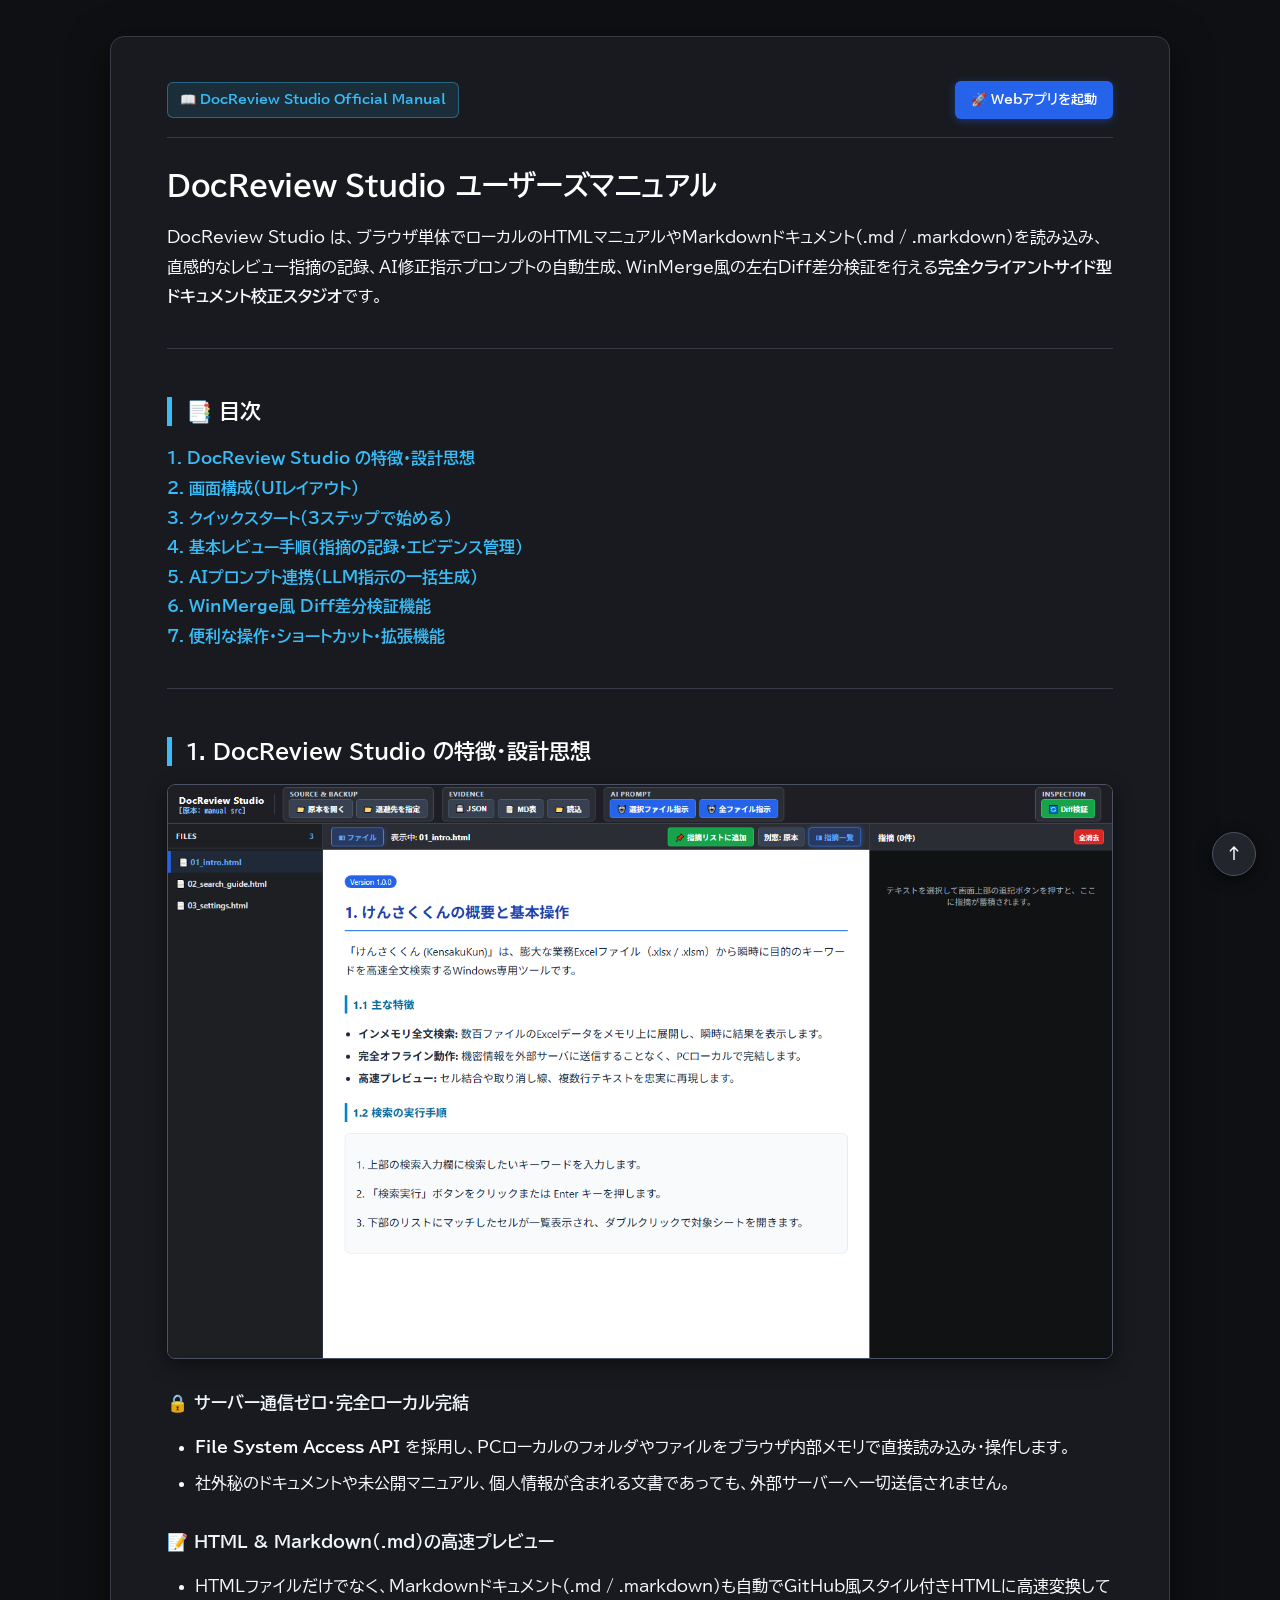
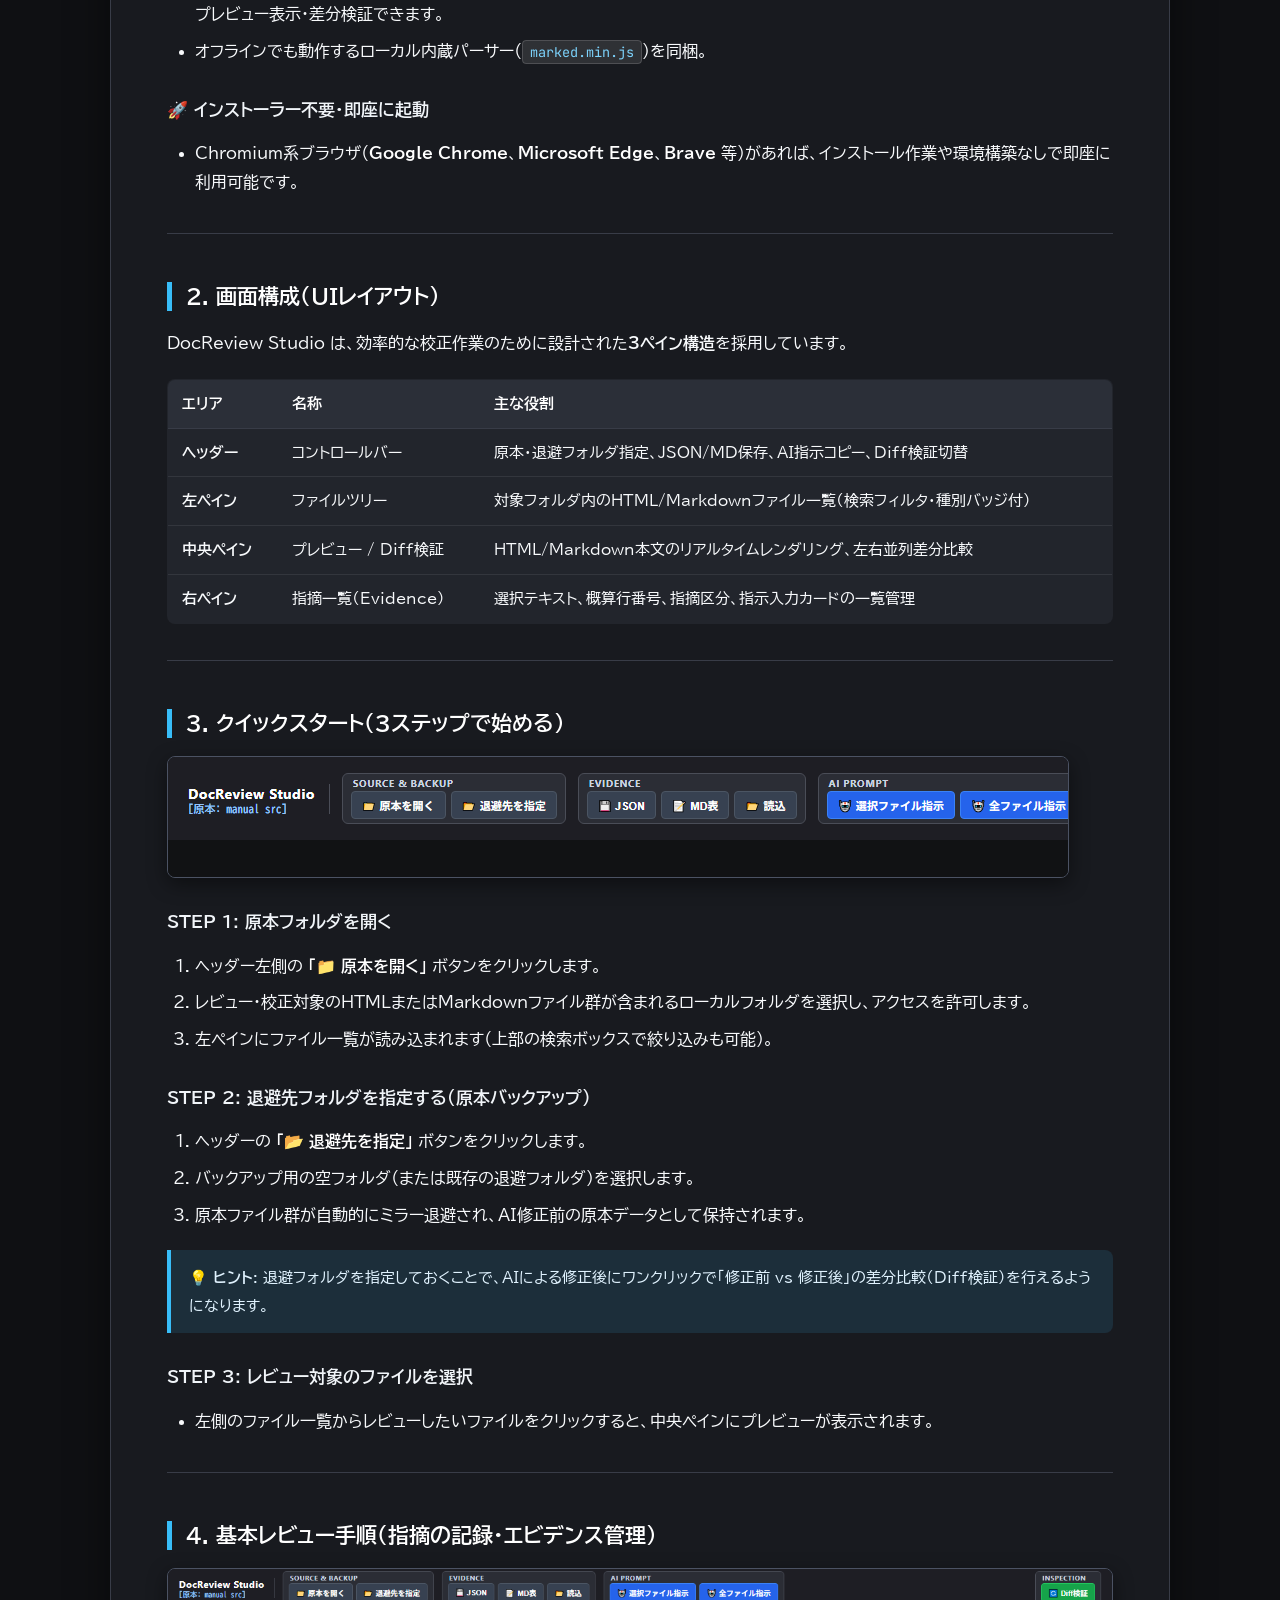
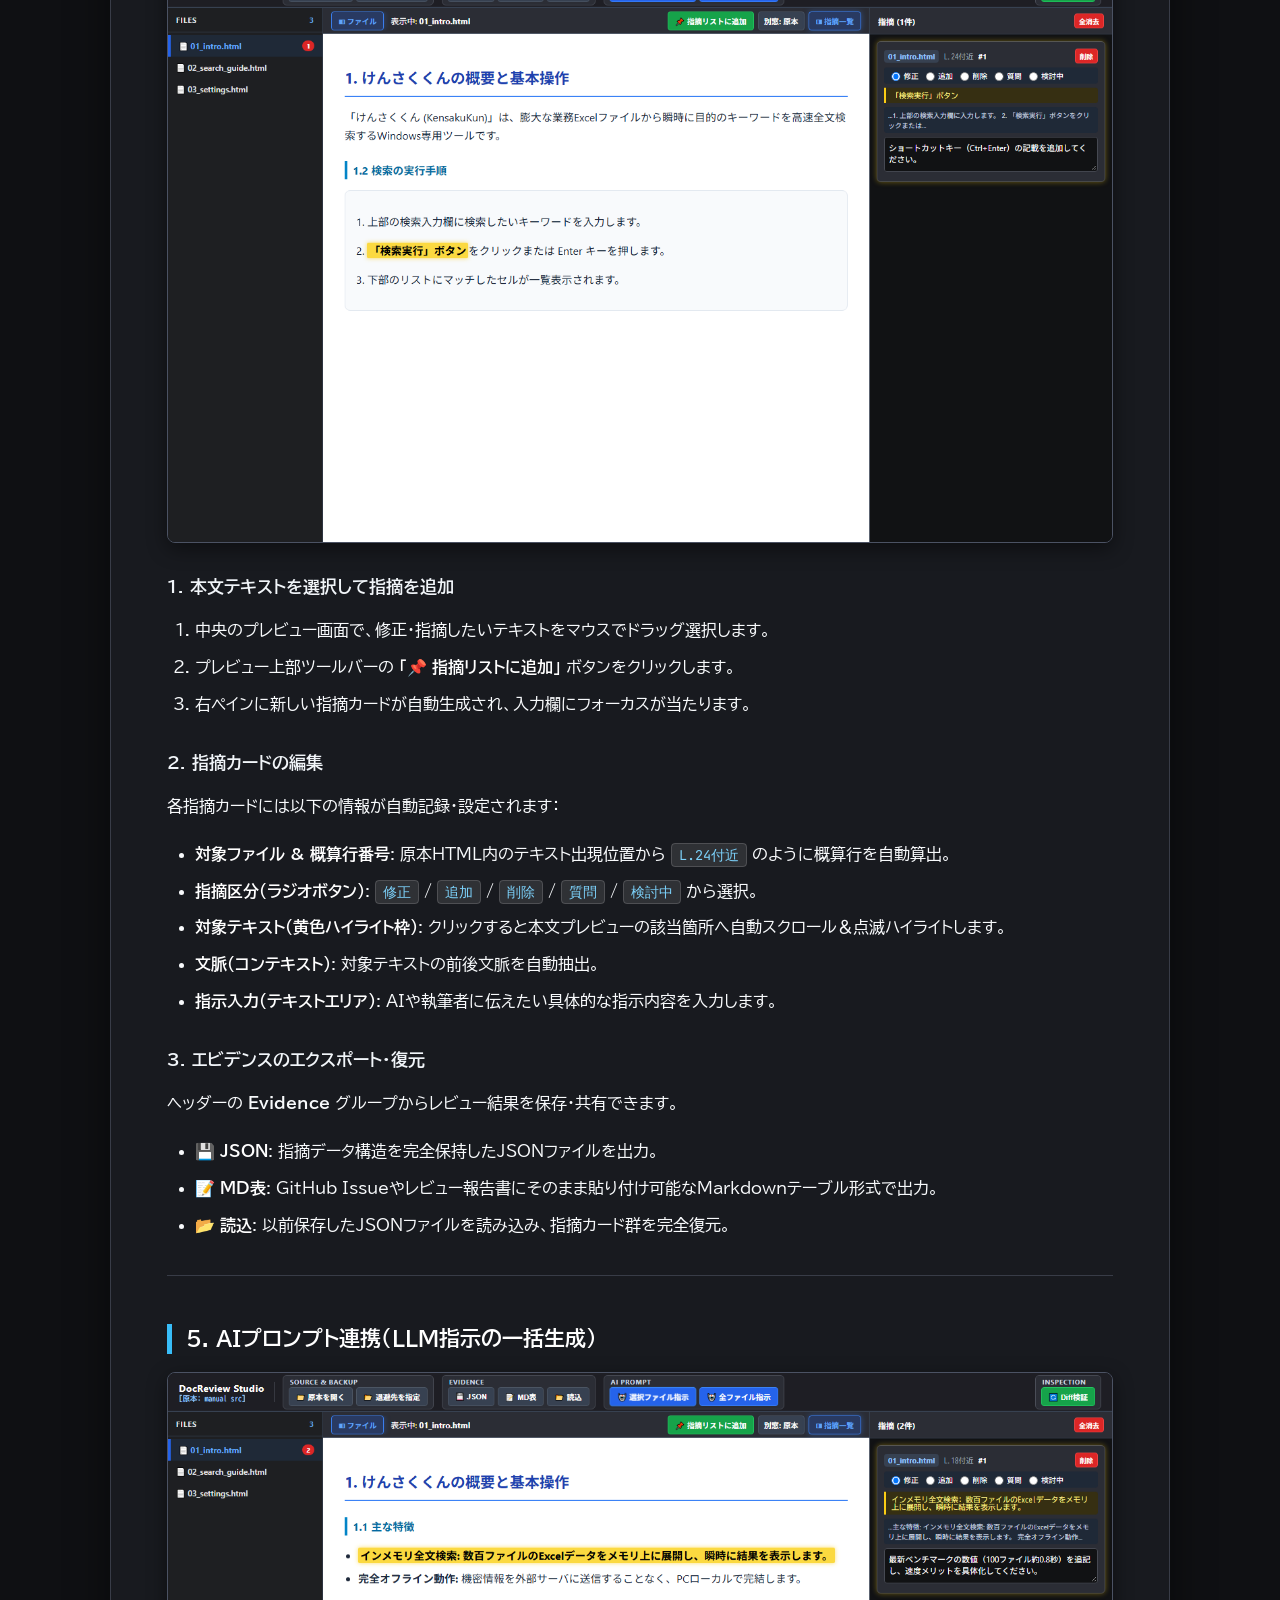
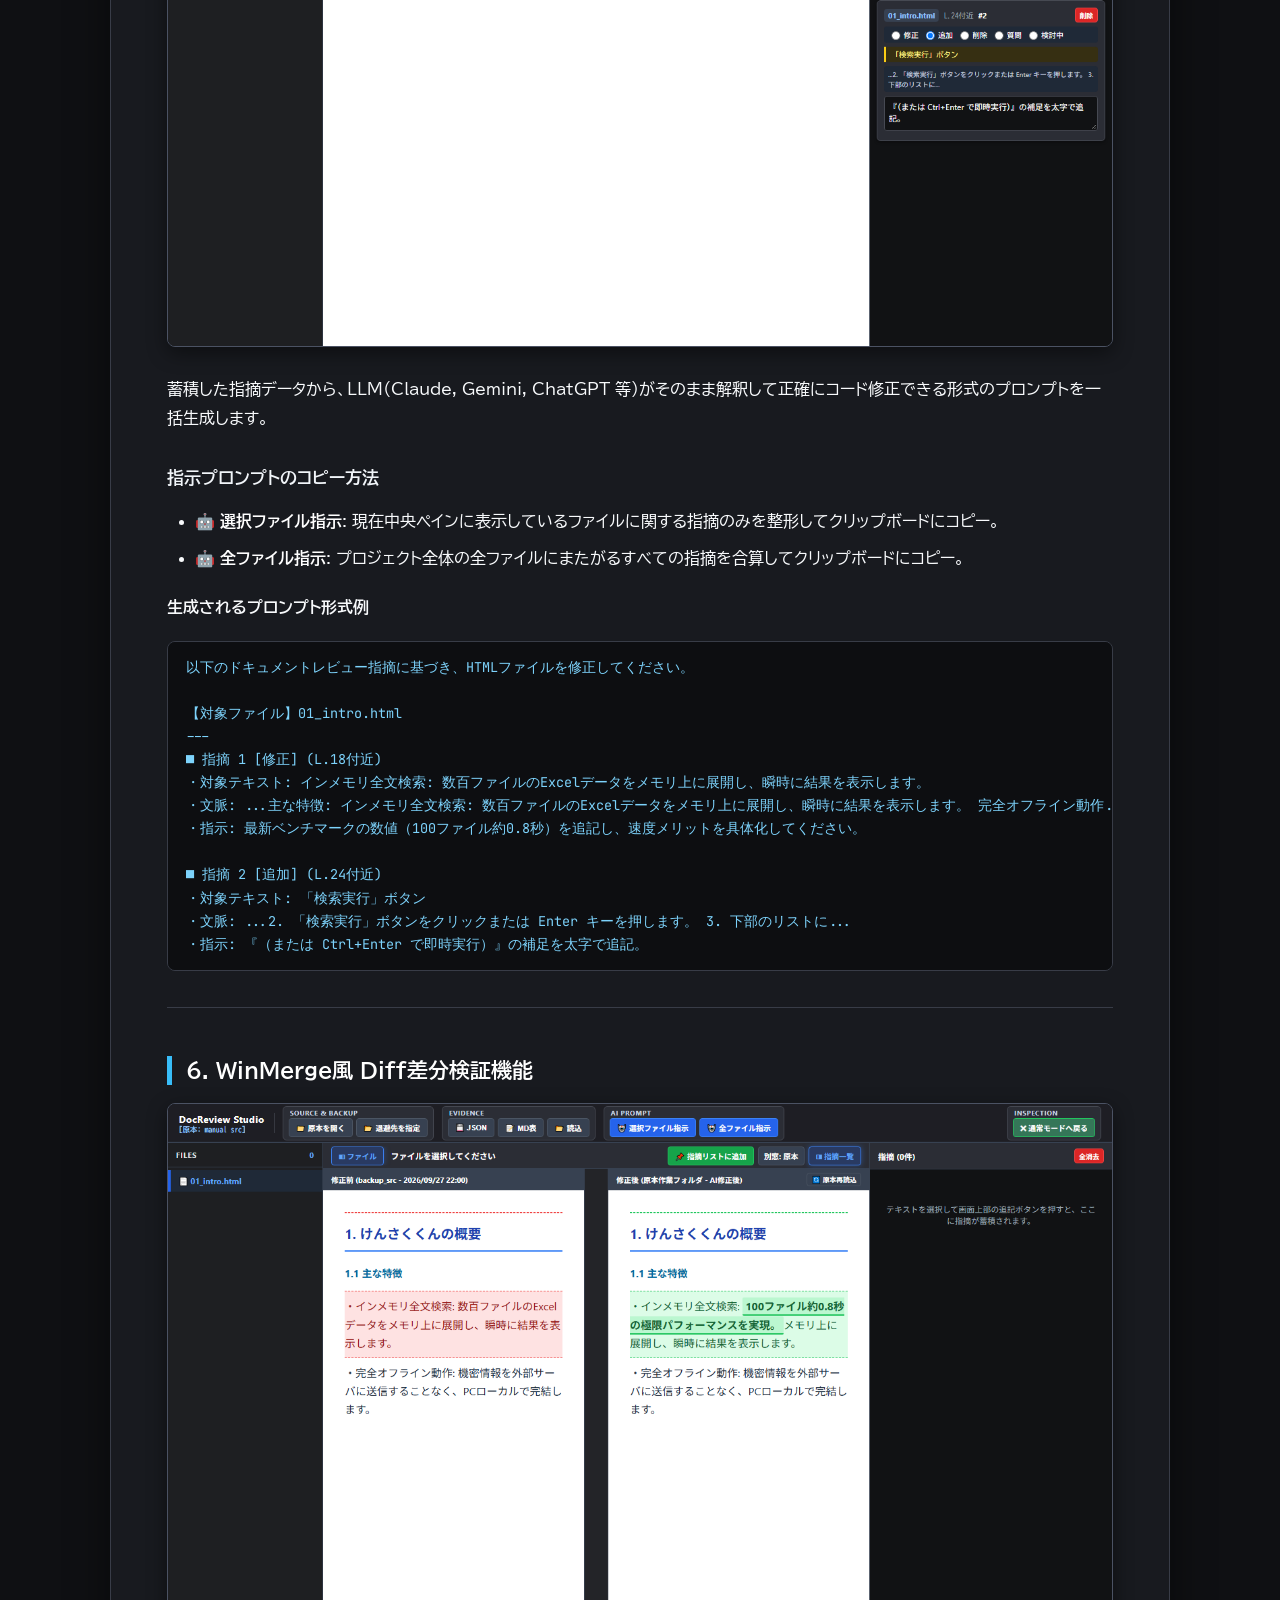
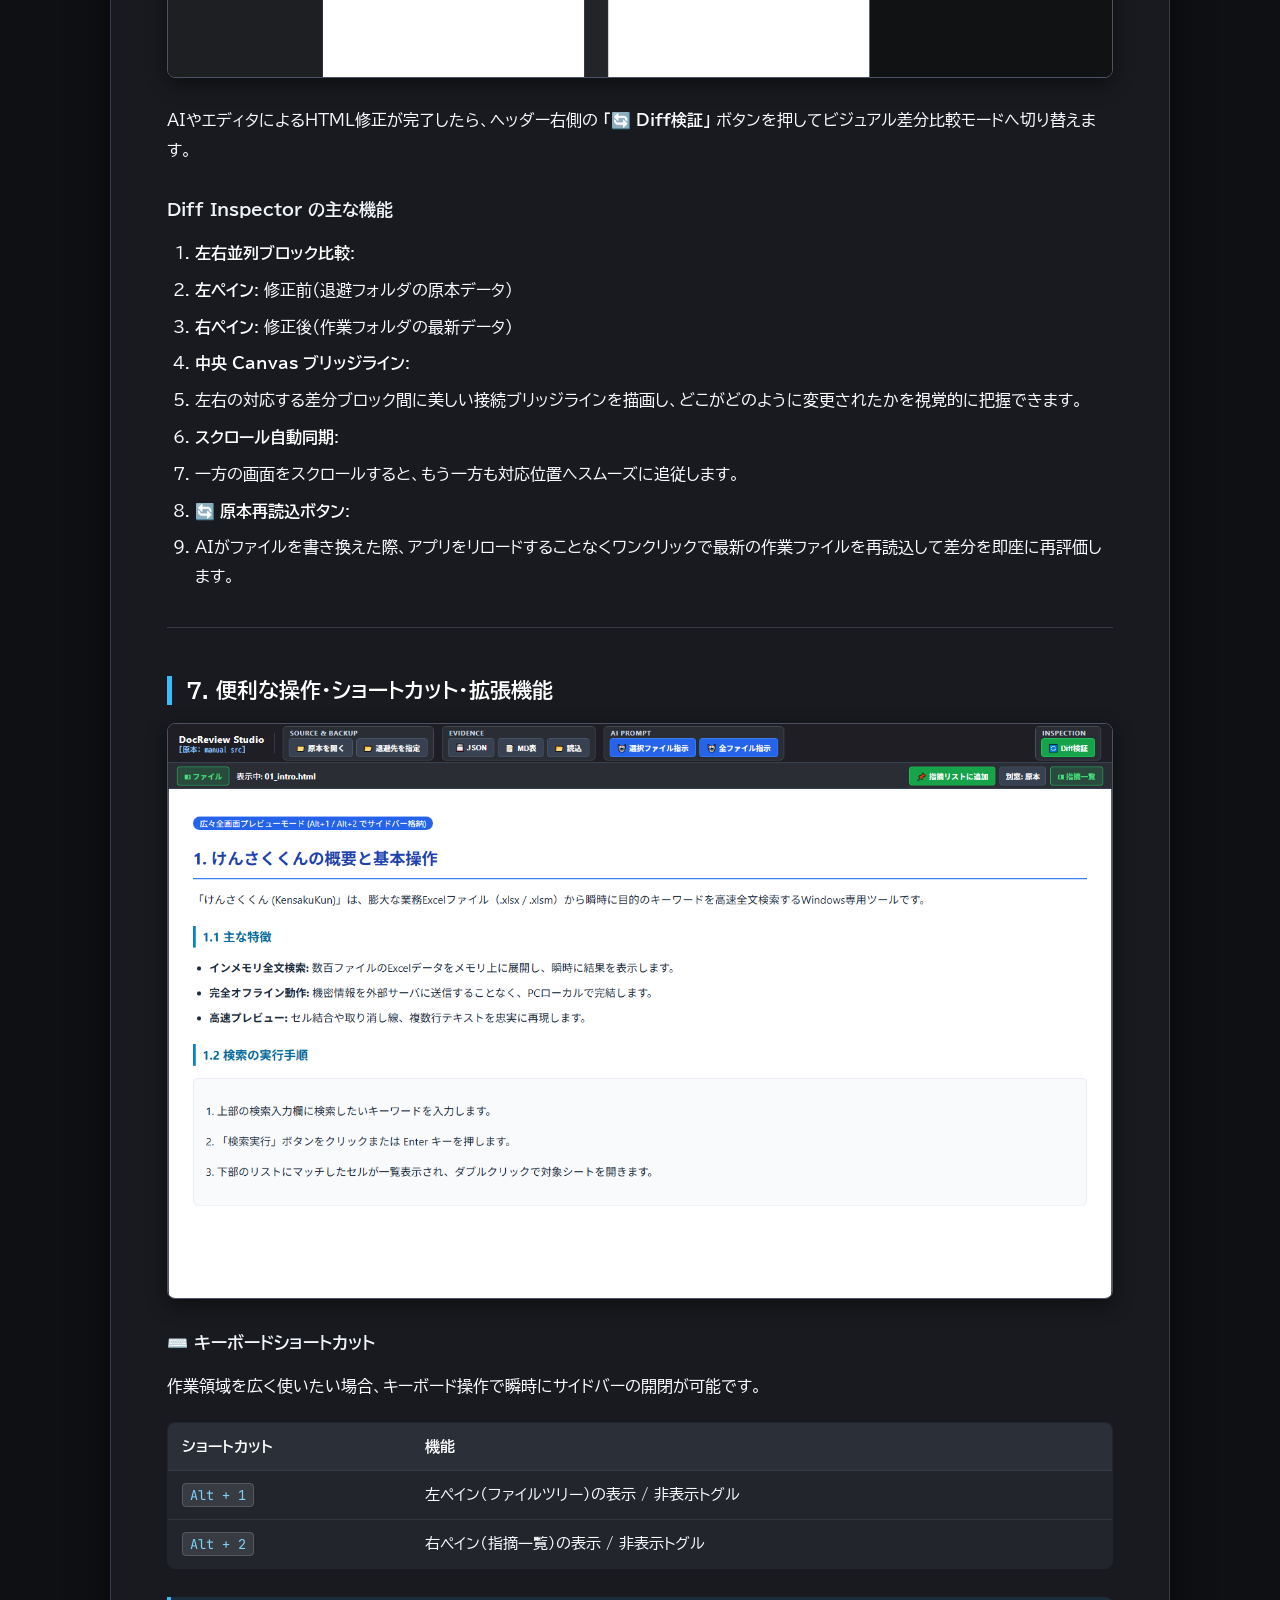
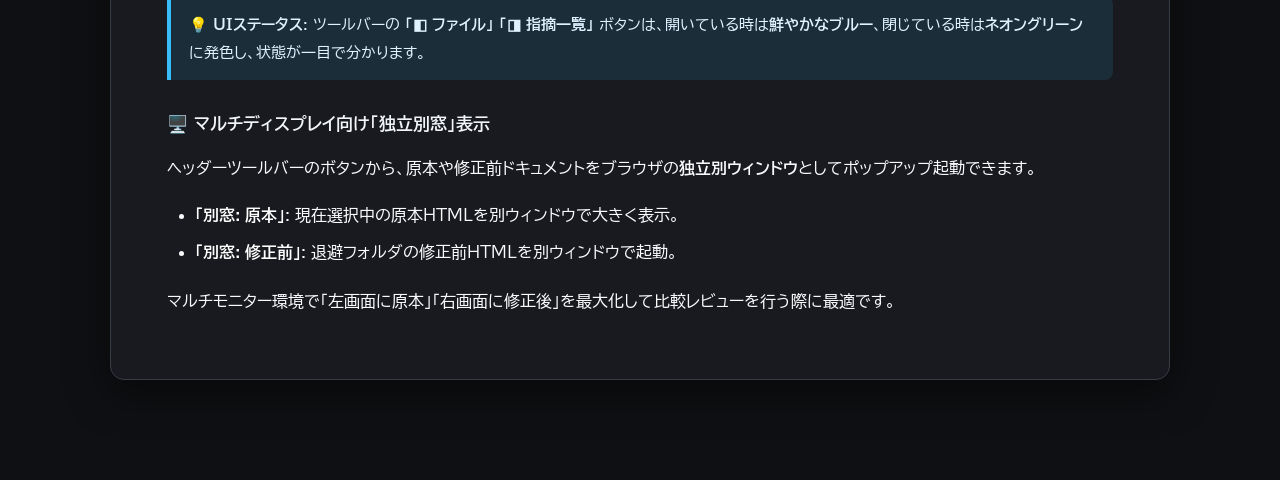
==== commit ff506f33: "feat: add Markdown (.md) support with offline marked.js and file search filter" ====
--- a/manual.html
+++ b/manual.html
@@ -314,14 +314,14 @@
       <div class="doc-badge">
         <span>📖 DocReview Studio Official Manual</span>
       </div>
-      <a href="./index.html" class="launch-link">
+      <a href="./index.html" class="launch-link" target="_blank" rel="noopener">
         <span>🚀 Webアプリを起動</span>
       </a>
     </div>
 
     <!-- Document Body -->
     <h1>DocReview Studio ユーザーズマニュアル</h1>
-<p>DocReview Studio は、ブラウザ単体でローカルのHTMLマニュアルや技術仕様書を読み込み、直感的なレビュー指摘の記録、AI修正指示プロンプトの自動生成、WinMerge風の左右Diff差分検証を行える<strong>完全クライアントサイド型ドキュメント校正スタジオ</strong>です。</p>
+<p>DocReview Studio は、ブラウザ単体でローカルのHTMLマニュアルやMarkdownドキュメント（.md / .markdown）を読み込み、直感的なレビュー指摘の記録、AI修正指示プロンプトの自動生成、WinMerge風の左右Diff差分検証を行える<strong>完全クライアントサイド型ドキュメント校正スタジオ</strong>です。</p>
 <hr />
 <h2 id="sec-toc">📑 目次</h2>
 <p><a href="#sec-features">1. DocReview Studio の特徴・設計思想</a><br />
@@ -339,6 +339,11 @@
 <li><strong>File System Access API</strong> を採用し、PCローカルのフォルダやファイルをブラウザ内部メモリで直接読み込み・操作します。</li>
 <li>社外秘のドキュメントや未公開マニュアル、個人情報が含まれる文書であっても、外部サーバーへ一切送信されません。</li>
 </ul>
+<h3>📝 HTML & Markdown（.md）の高速プレビュー</h3>
+<ul>
+<li>HTMLファイルだけでなく、Markdownドキュメント（.md / .markdown）も自動でGitHub風スタイル付きHTMLに高速変換してプレビュー表示・差分検証できます。</li>
+<li>オフラインでも動作するローカル内蔵パーサー（<code>marked.min.js</code>）を同梱。</li>
+</ul>
 <h3>🚀 インストーラー不要・即座に起動</h3>
 <ul>
 <li>Chromium系ブラウザ（<strong>Google Chrome</strong>、<strong>Microsoft Edge</strong>、<strong>Brave</strong> 等）があれば、インストール作業や環境構築なしで即座に利用可能です。</li>
@@ -363,12 +368,12 @@
 <tr>
 <td style="text-align: left;"><strong>左ペイン</strong></td>
 <td style="text-align: left;">ファイルツリー</td>
-<td style="text-align: left;">対象フォルダ内のHTMLファイル一覧、指摘件数バッジ表示</td>
+<td style="text-align: left;">対象フォルダ内のHTML/Markdownファイル一覧（検索フィルタ・種別バッジ付）</td>
 </tr>
 <tr>
 <td style="text-align: left;"><strong>中央ペイン</strong></td>
 <td style="text-align: left;">プレビュー / Diff検証</td>
-<td style="text-align: left;">HTML本文のリアルタイムレンダリング、左右並列差分比較</td>
+<td style="text-align: left;">HTML/Markdown本文のリアルタイムレンダリング、左右並列差分比較</td>
 </tr>
 <tr>
 <td style="text-align: left;"><strong>右ペイン</strong></td>
@@ -383,8 +388,8 @@
 <h3>STEP 1: 原本フォルダを開く</h3>
 <ol>
 <li>ヘッダー左側の <strong>「📁 原本を開く」</strong> ボタンをクリックします。</li>
-<li>レビュー・校正対象のHTMLファイル群が含まれるローカルフォルダを選択し、アクセスを許可します。</li>
-<li>左ペインにHTMLファイル一覧が読み込まれます。</li>
+<li>レビュー・校正対象のHTMLまたはMarkdownファイル群が含まれるローカルフォルダを選択し、アクセスを許可します。</li>
+<li>左ペインにファイル一覧が読み込まれます（上部の検索ボックスで絞り込みも可能）。</li>
 </ol>
 <h3>STEP 2: 退避先フォルダを指定する（原本バックアップ）</h3>
 <ol>
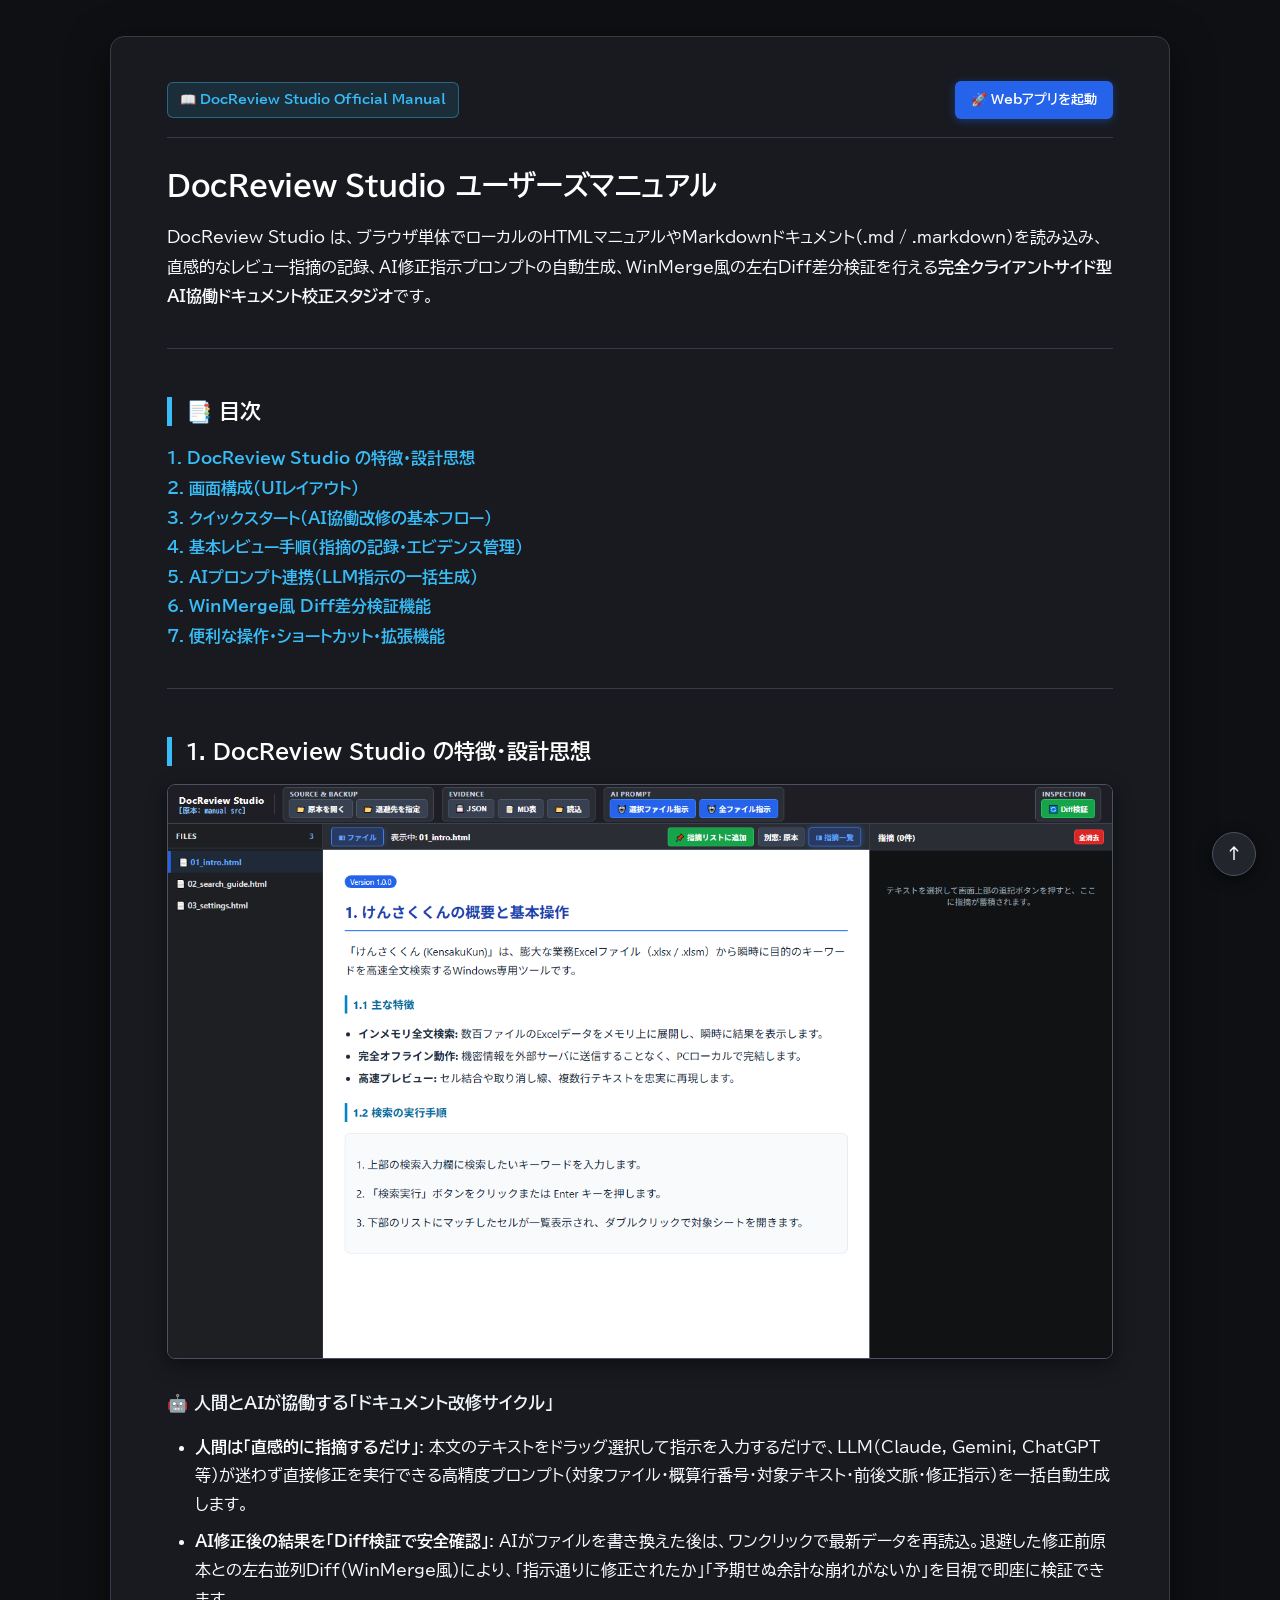
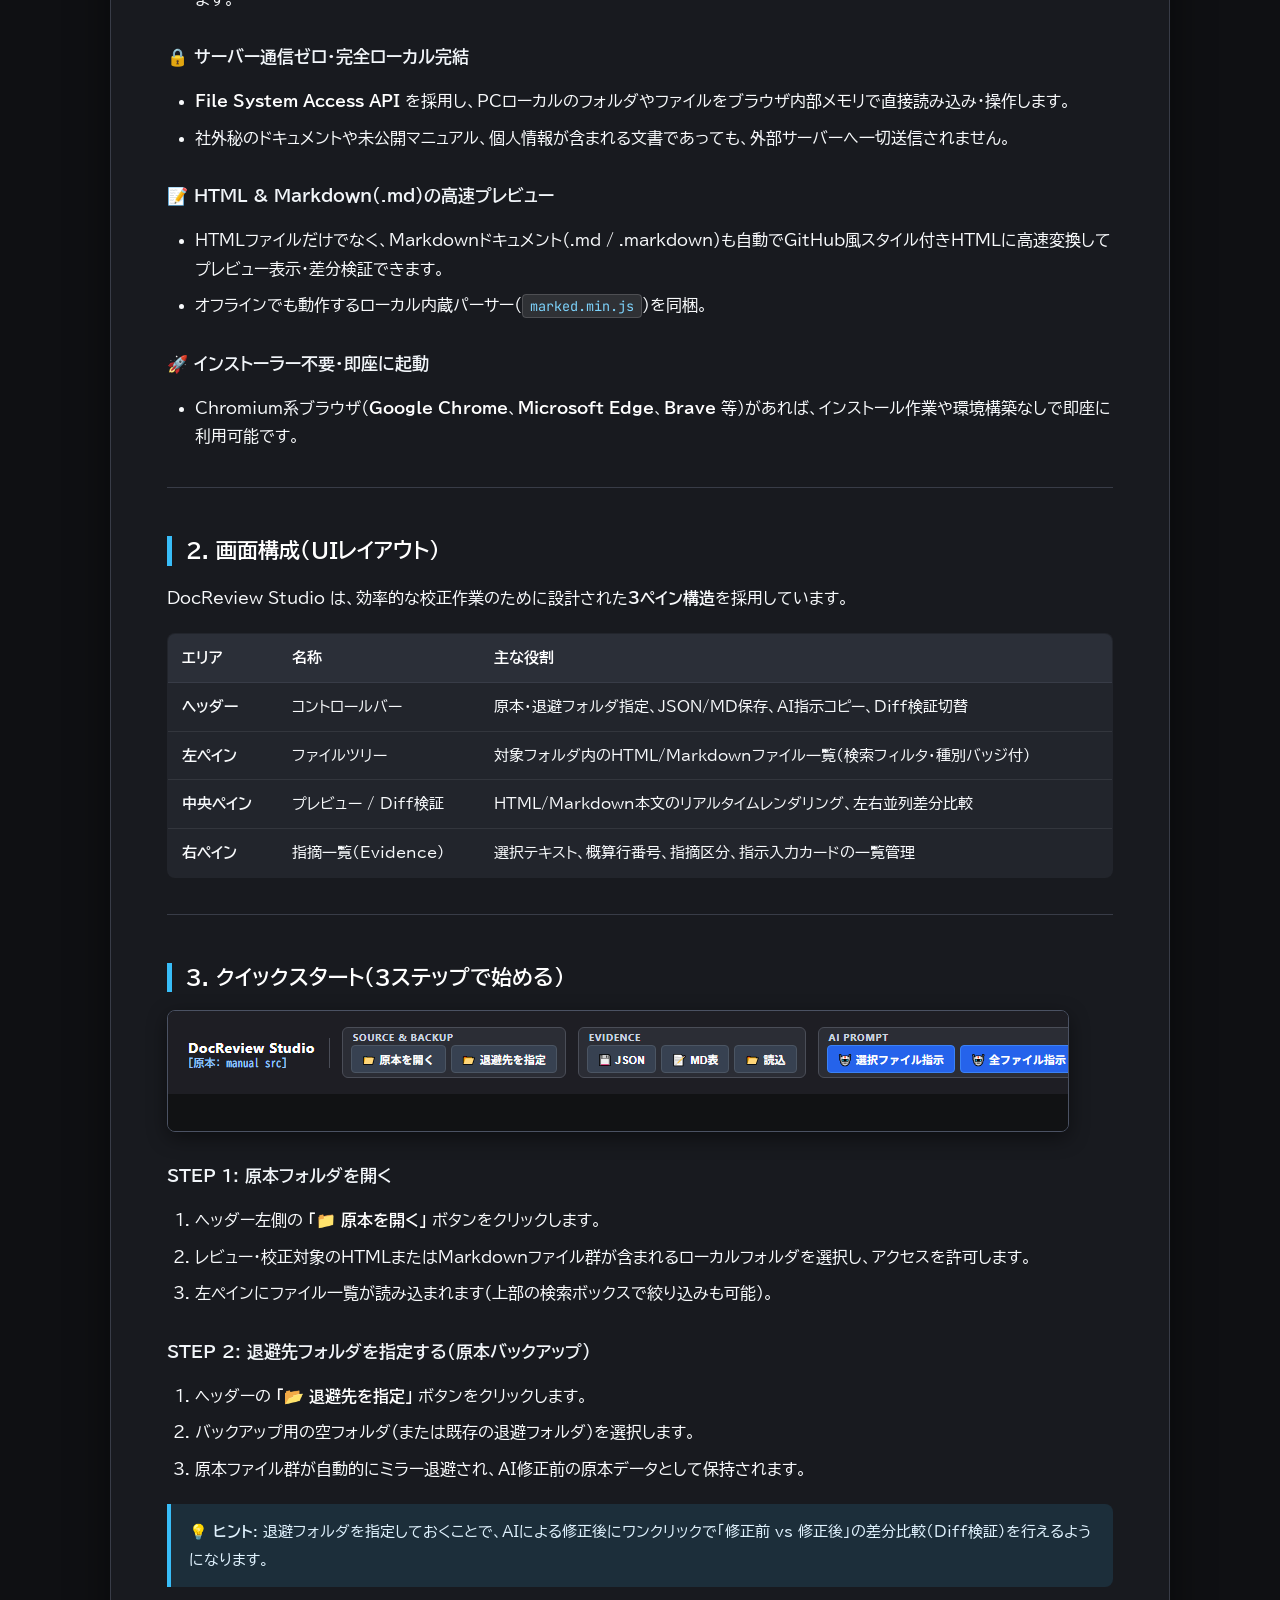
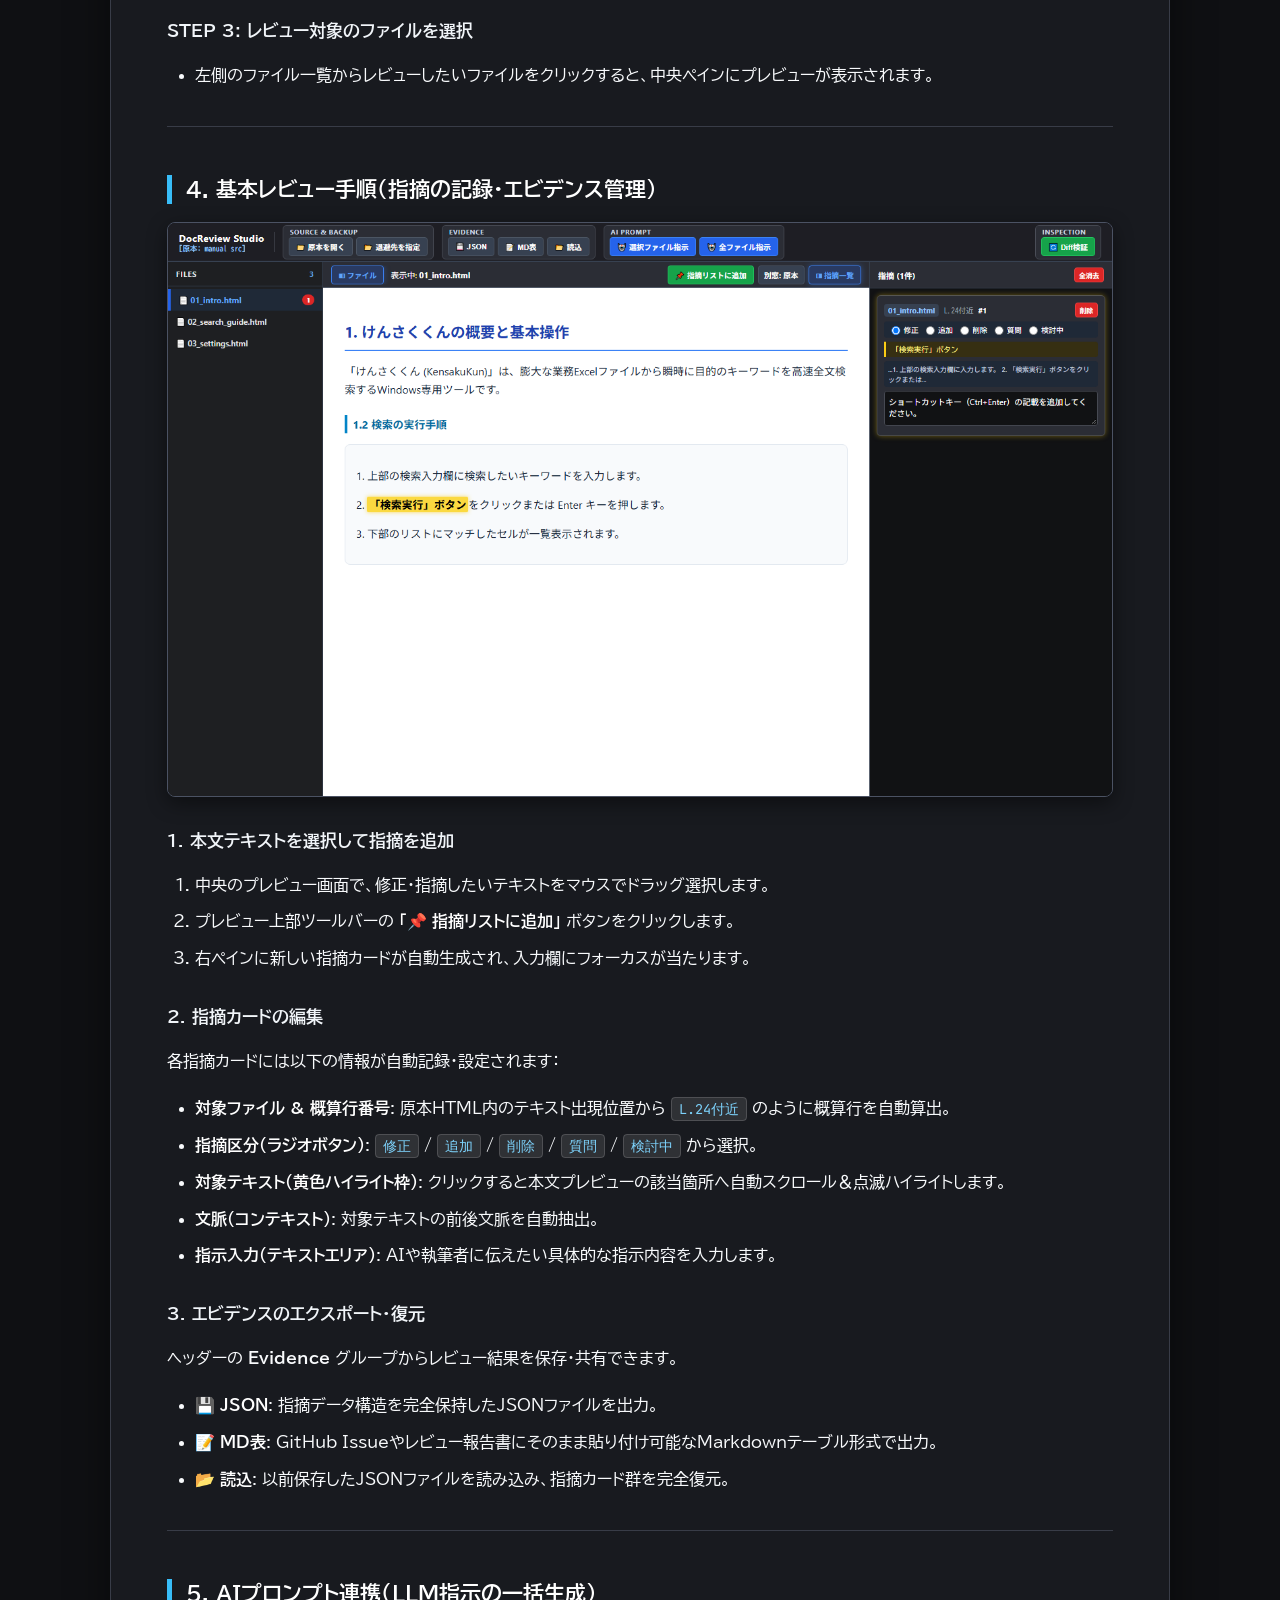
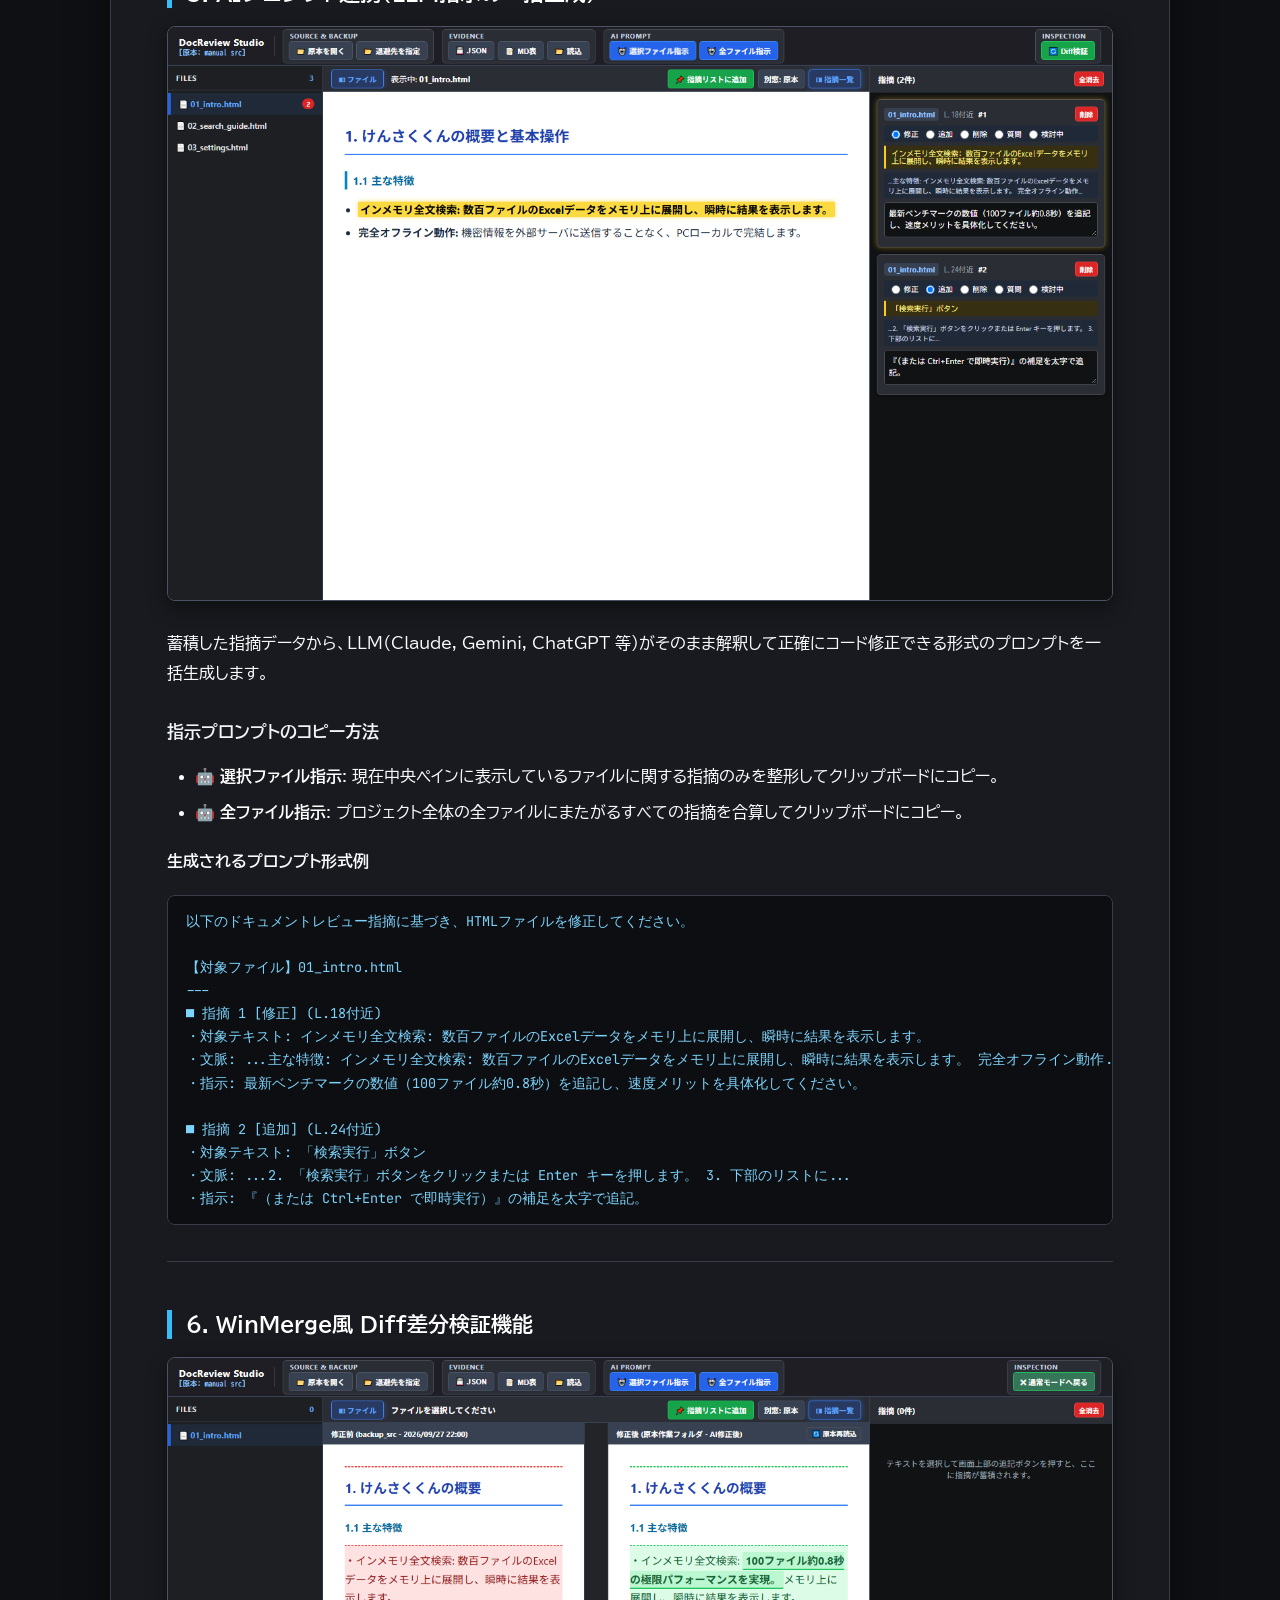
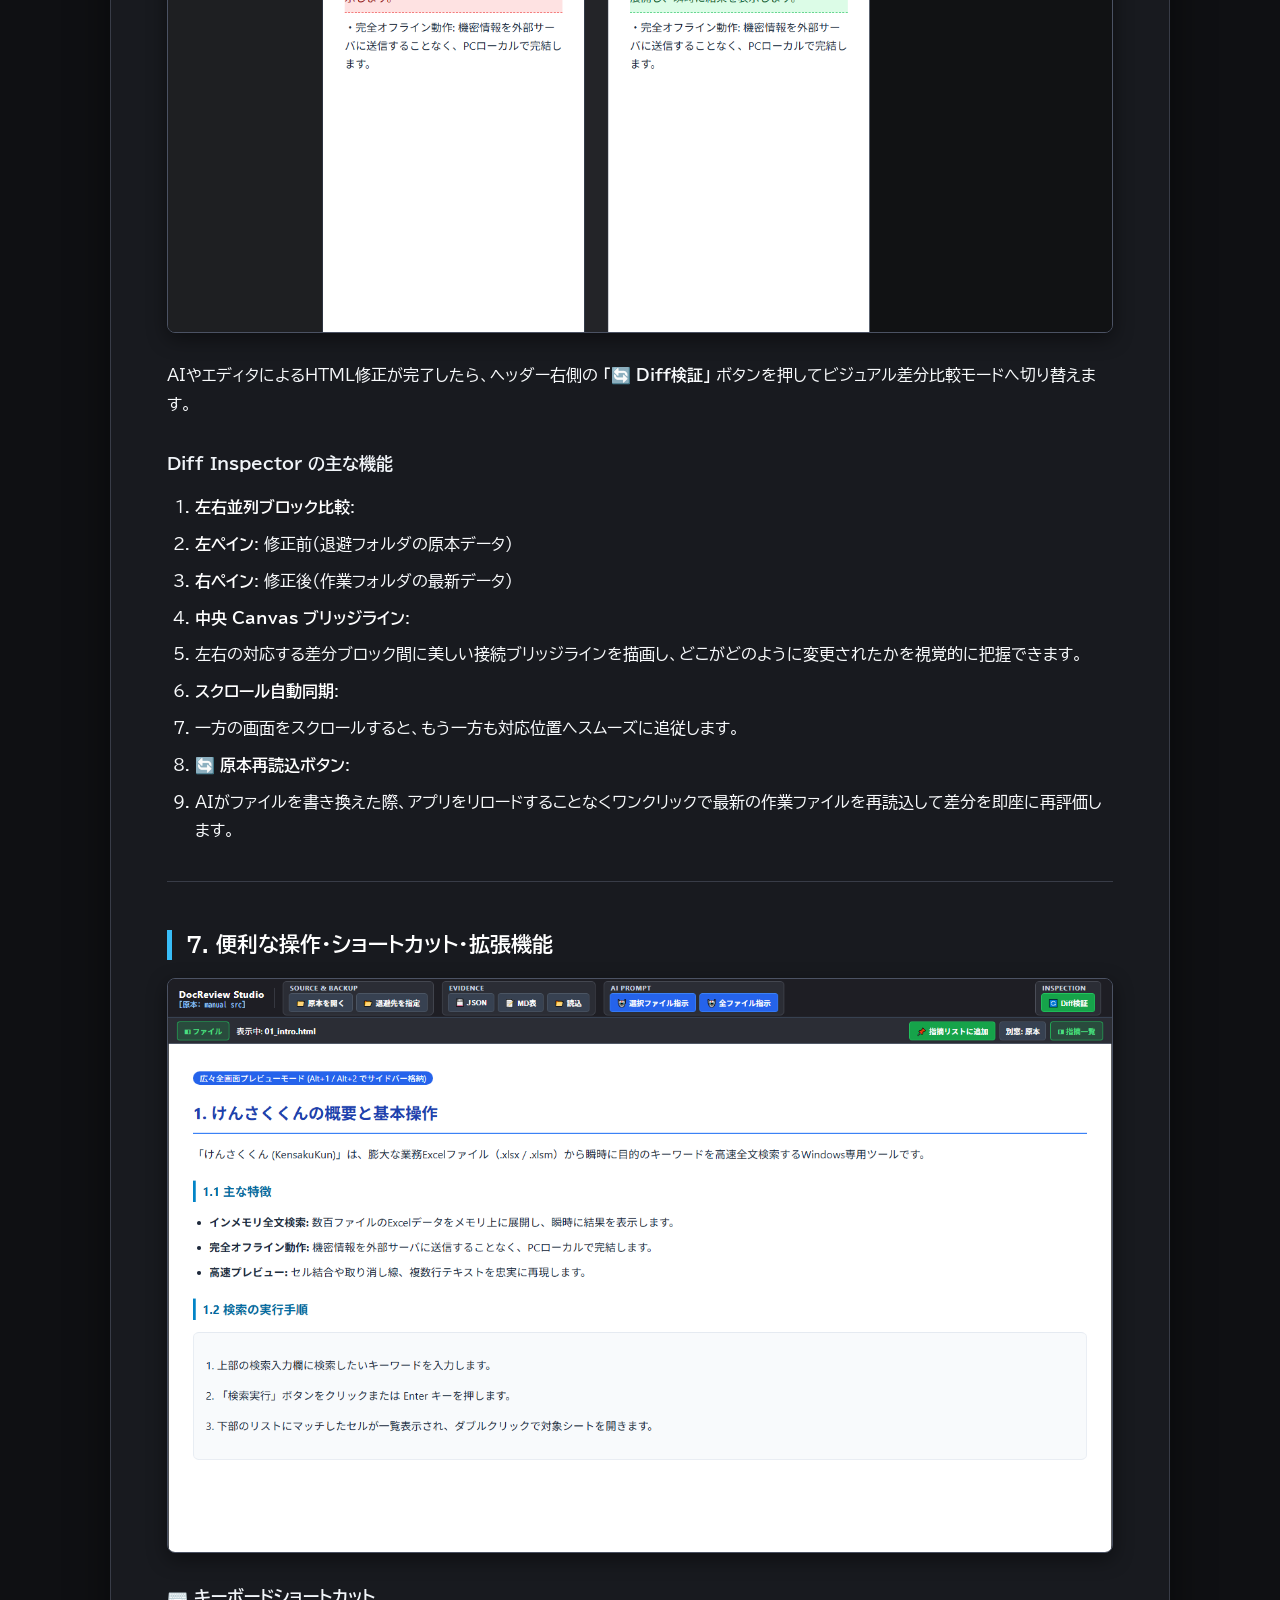
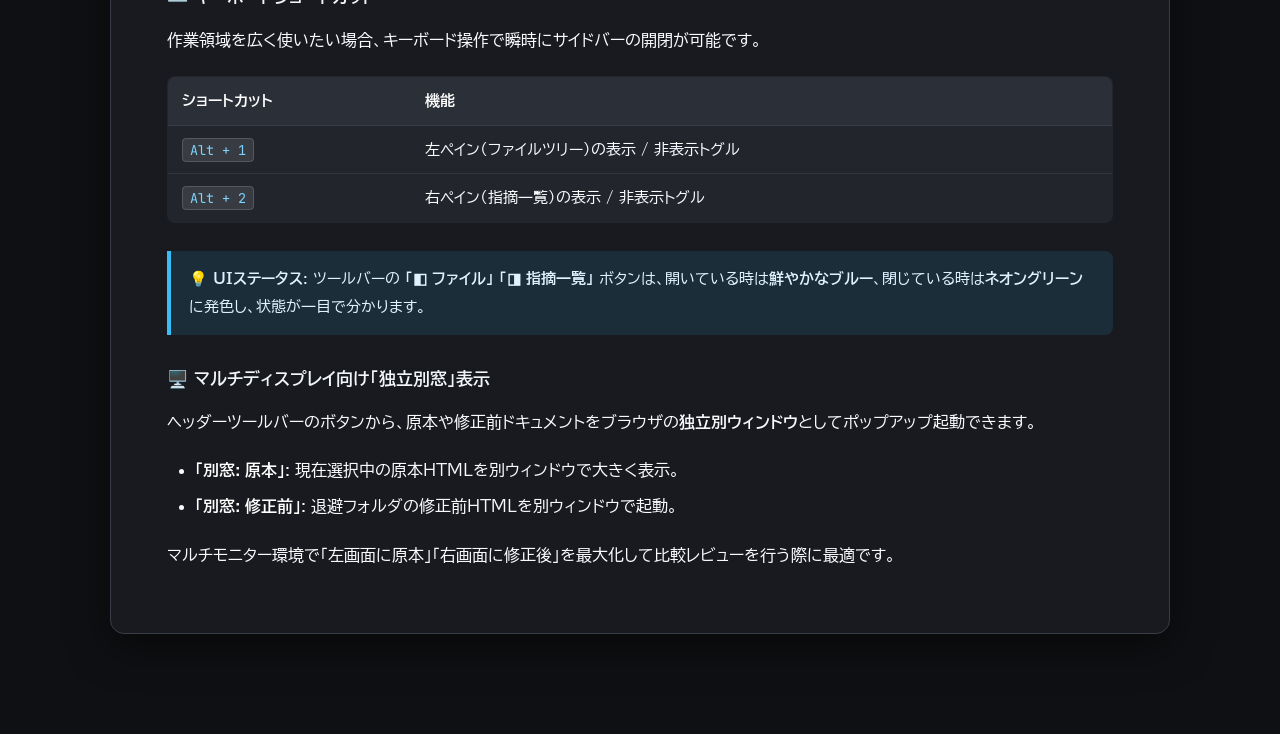
==== commit db5cfd3f: "feat: redesign layout with Plan A, add favicon, and align AI-driven review workflow" ====
--- a/manual.html
+++ b/manual.html
@@ -4,6 +4,8 @@
   <meta charset="UTF-8">
   <meta name="viewport" content="width=device-width, initial-scale=1.0">
   <title>DocReview Studio ユーザーズマニュアル</title>
+  <link rel="icon" type="image/svg+xml" href="favicon.svg">
+  <link rel="icon" type="image/png" href="favicon.png">
   <meta name="description" content="DocReview Studio の公式利用マニュアル。完全クライアントサイドでのHTML文書レビュー、AI指示プロンプト生成、WinMerge風Diff差分検証の手順を詳しく解説。">
   <link rel="preconnect" href="https://fonts.googleapis.com">
   <link rel="preconnect" href="https://fonts.gstatic.com" crossorigin>
@@ -321,12 +323,12 @@
 
     <!-- Document Body -->
     <h1>DocReview Studio ユーザーズマニュアル</h1>
-<p>DocReview Studio は、ブラウザ単体でローカルのHTMLマニュアルやMarkdownドキュメント（.md / .markdown）を読み込み、直感的なレビュー指摘の記録、AI修正指示プロンプトの自動生成、WinMerge風の左右Diff差分検証を行える<strong>完全クライアントサイド型ドキュメント校正スタジオ</strong>です。</p>
+<p>DocReview Studio は、ブラウザ単体でローカルのHTMLマニュアルやMarkdownドキュメント（.md / .markdown）を読み込み、直感的なレビュー指摘の記録、AI修正指示プロンプトの自動生成、WinMerge風の左右Diff差分検証を行える<strong>完全クライアントサイド型 AI協働ドキュメント校正スタジオ</strong>です。</p>
 <hr />
 <h2 id="sec-toc">📑 目次</h2>
 <p><a href="#sec-features">1. DocReview Studio の特徴・設計思想</a><br />
 <a href="#sec-layout">2. 画面構成（UIレイアウト）</a><br />
-<a href="#sec-quickstart">3. クイックスタート（3ステップで始める）</a><br />
+<a href="#sec-quickstart">3. クイックスタート（AI協働改修の基本フロー）</a><br />
 <a href="#sec-review">4. 基本レビュー手順（指摘の記録・エビデンス管理）</a><br />
 <a href="#sec-aiprompt">5. AIプロンプト連携（LLM指示の一括生成）</a><br />
 <a href="#sec-diff">6. WinMerge風 Diff差分検証機能</a><br />
@@ -334,6 +336,11 @@
 <hr />
 <h2 id="sec-features">1. DocReview Studio の特徴・設計思想</h2>
 <p><img alt="全体レイアウト" src="./images/01_main_view.png" /></p>
+<h3>🤖 人間とAIが協働する「ドキュメント改修サイクル」</h3>
+<ul>
+<li><strong>人間は「直感的に指摘するだけ」</strong>: 本文のテキストをドラッグ選択して指示を入力するだけで、LLM（Claude, Gemini, ChatGPT 等）が迷わず直接修正を実行できる高精度プロンプト（対象ファイル・概算行番号・対象テキスト・前後文脈・修正指示）を一括自動生成します。</li>
+<li><strong>AI修正後の結果を「Diff検証で安全確認」</strong>: AIがファイルを書き換えた後は、ワンクリックで最新データを再読込。退避した修正前原本との左右並列Diff（WinMerge風）により、「指示通りに修正されたか」「予期せぬ余計な崩れがないか」を目視で即座に検証できます。</li>
+</ul>
 <h3>🔒 サーバー通信ゼロ・完全ローカル完結</h3>
 <ul>
 <li><strong>File System Access API</strong> を採用し、PCローカルのフォルダやファイルをブラウザ内部メモリで直接読み込み・操作します。</li>
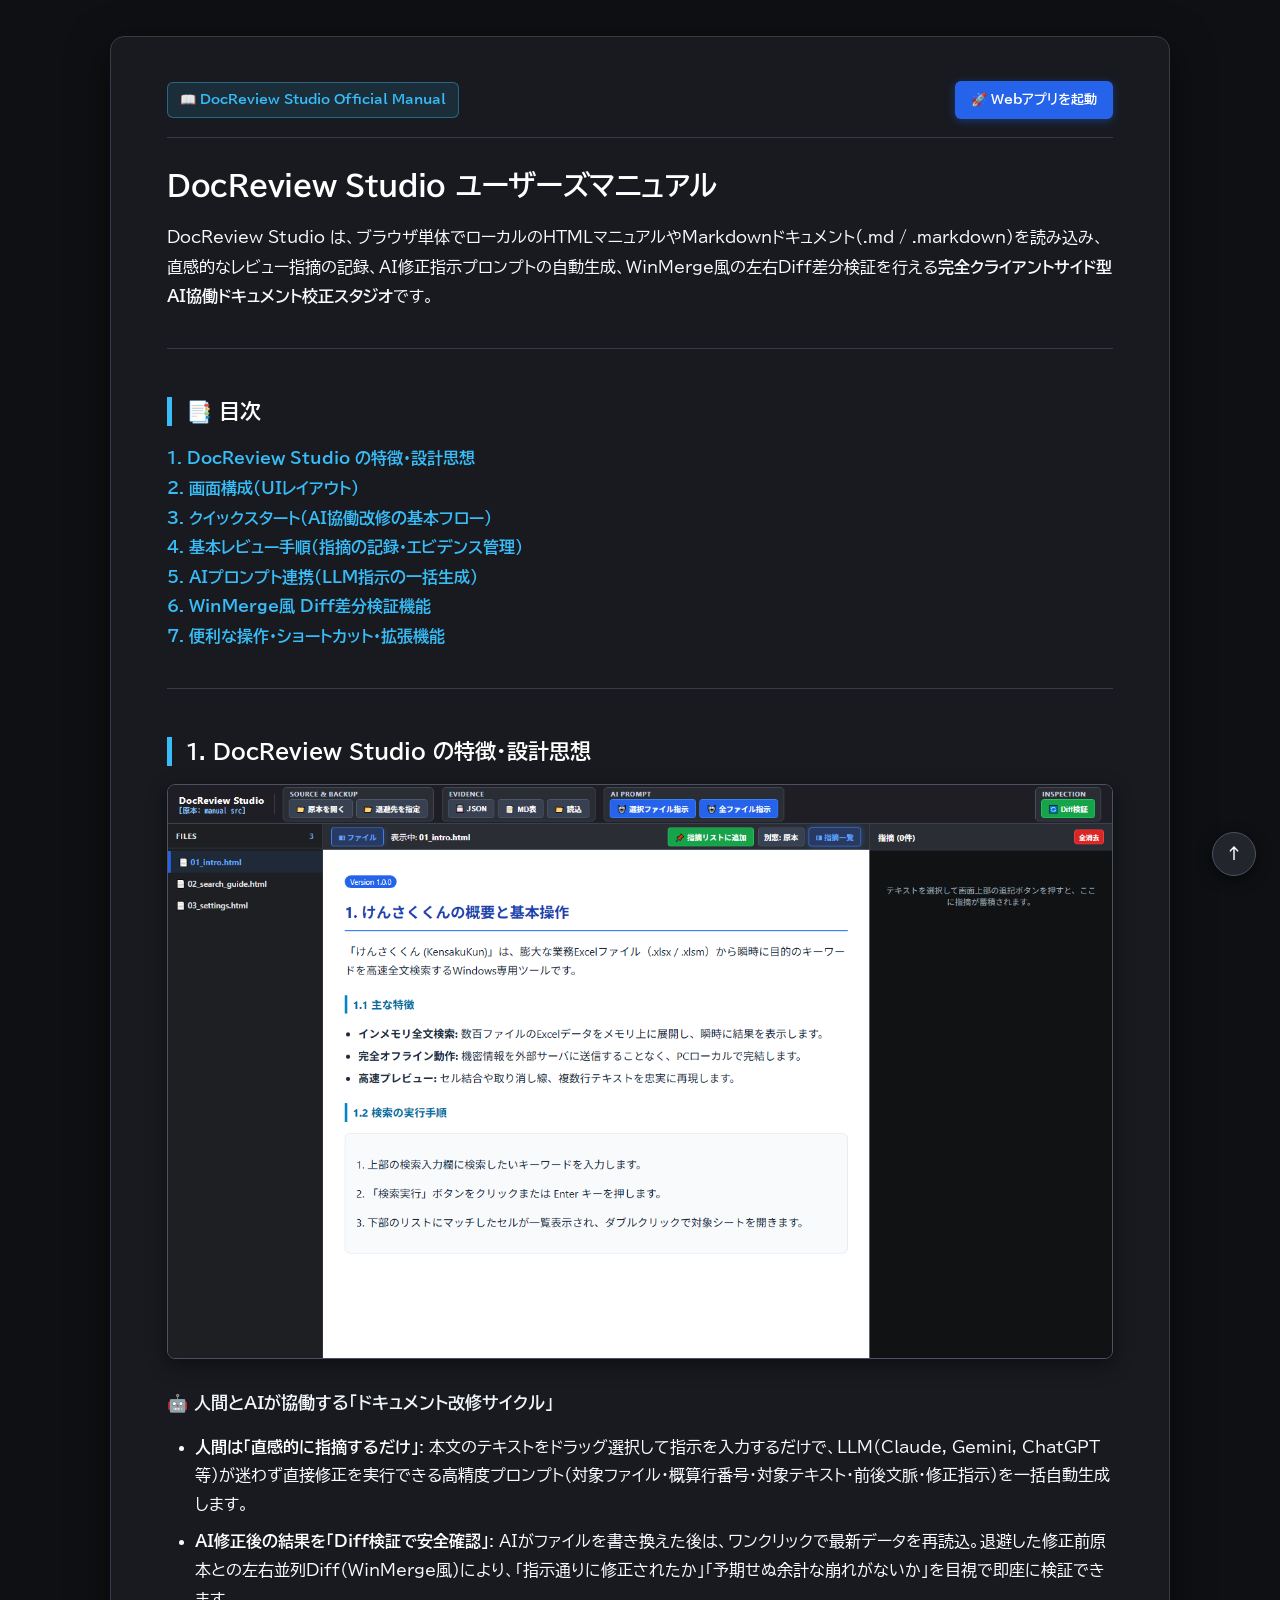
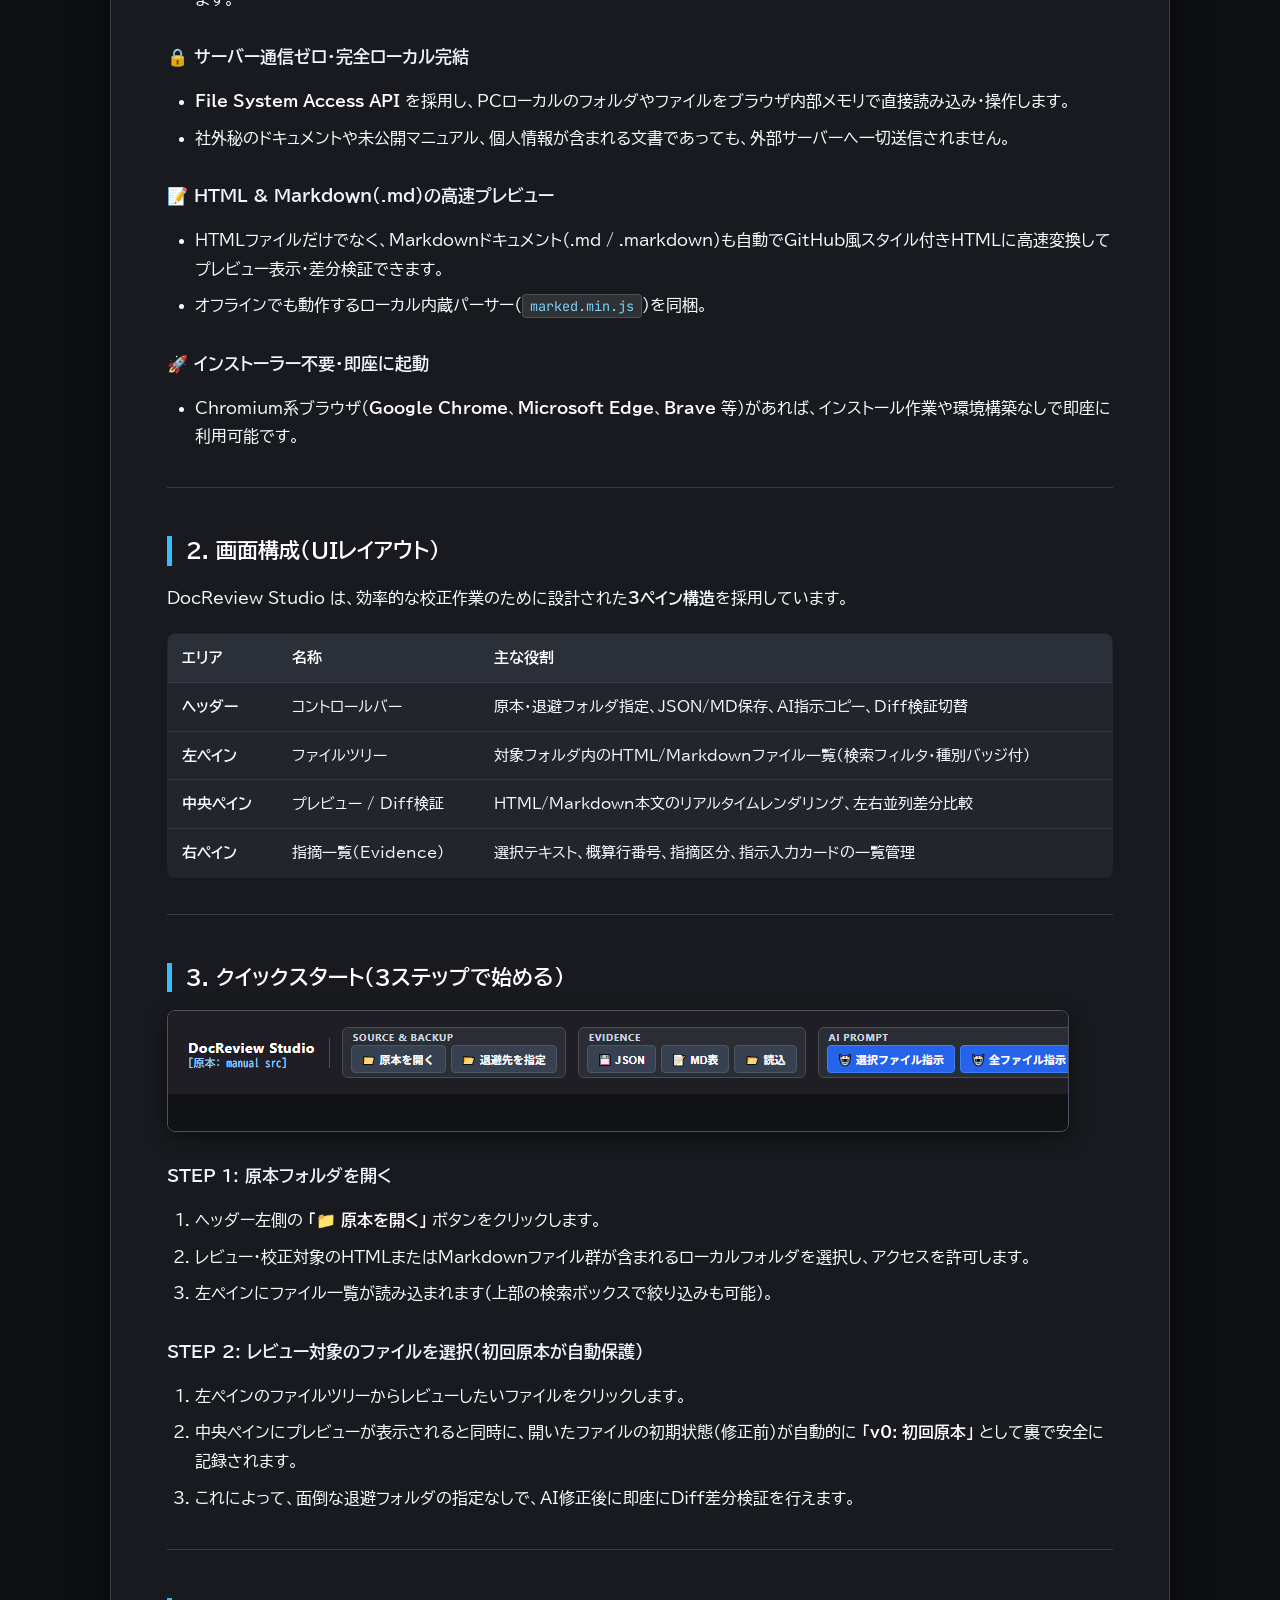
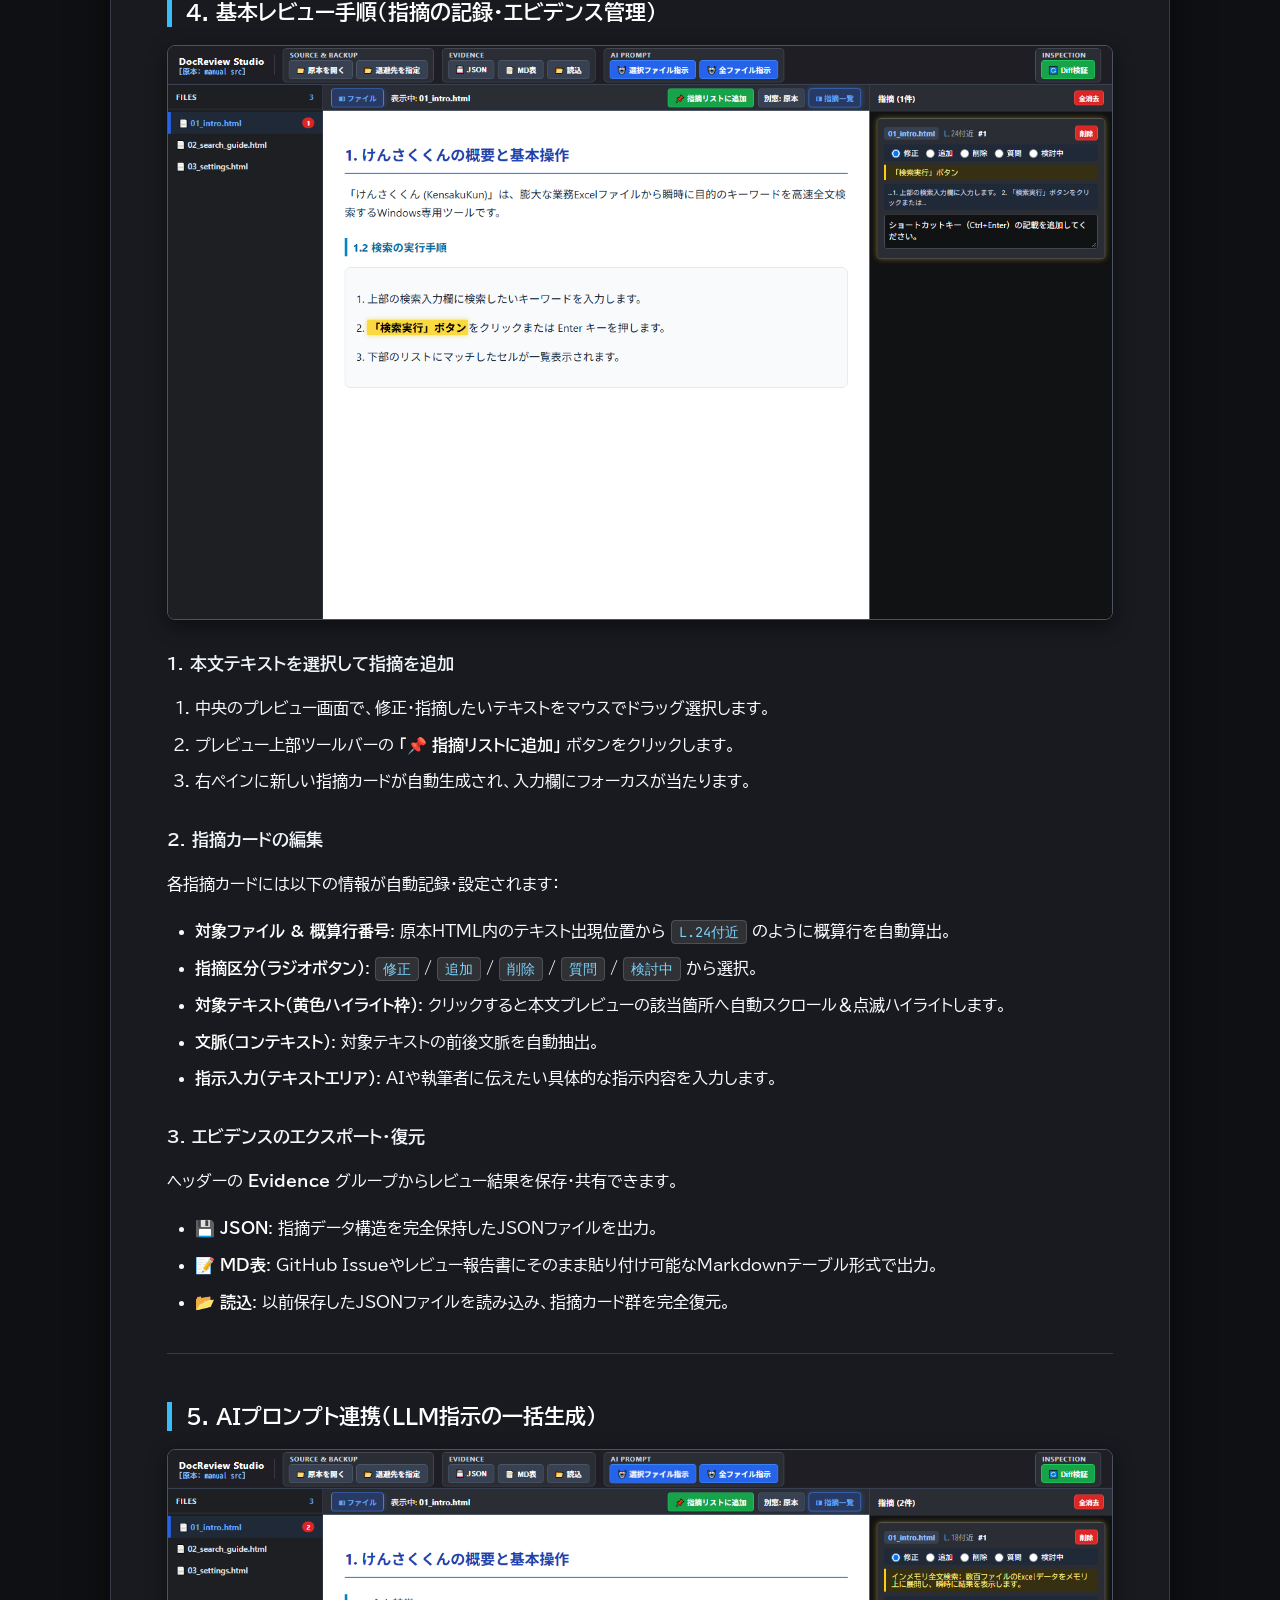
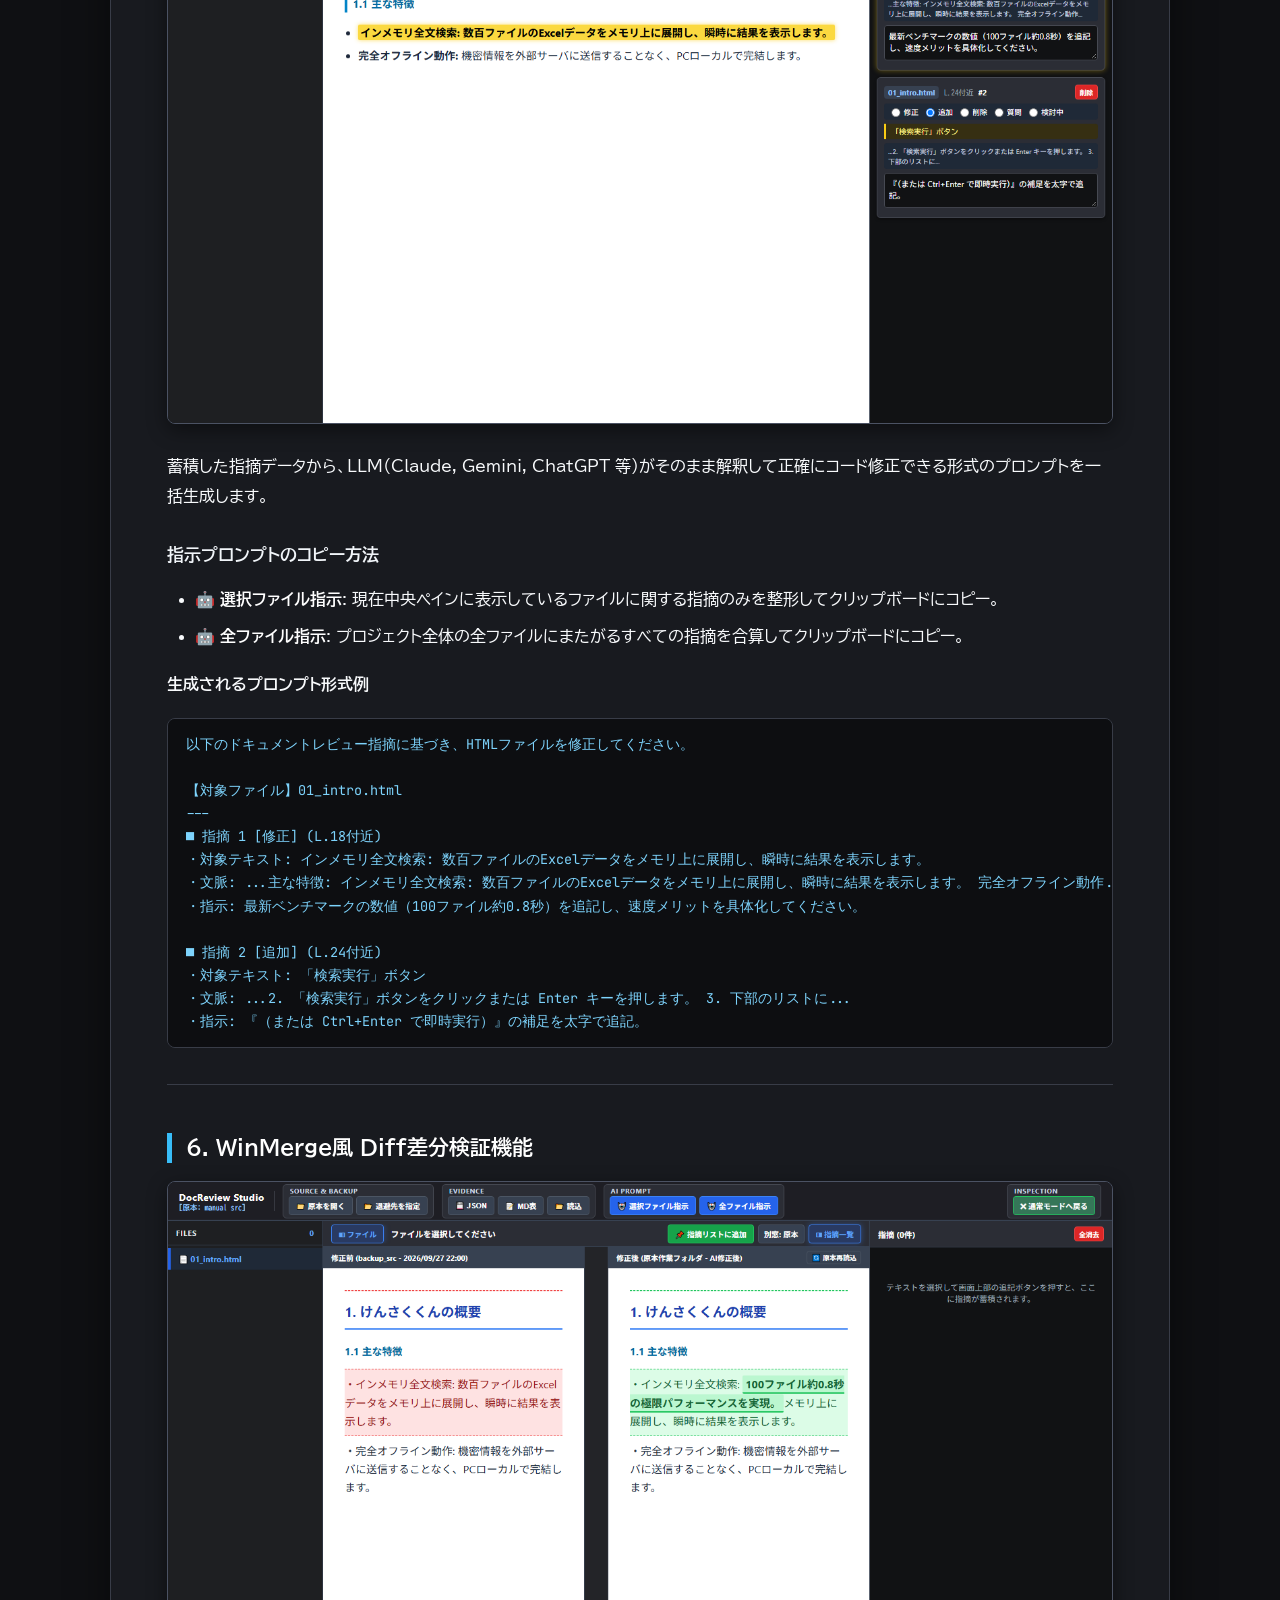
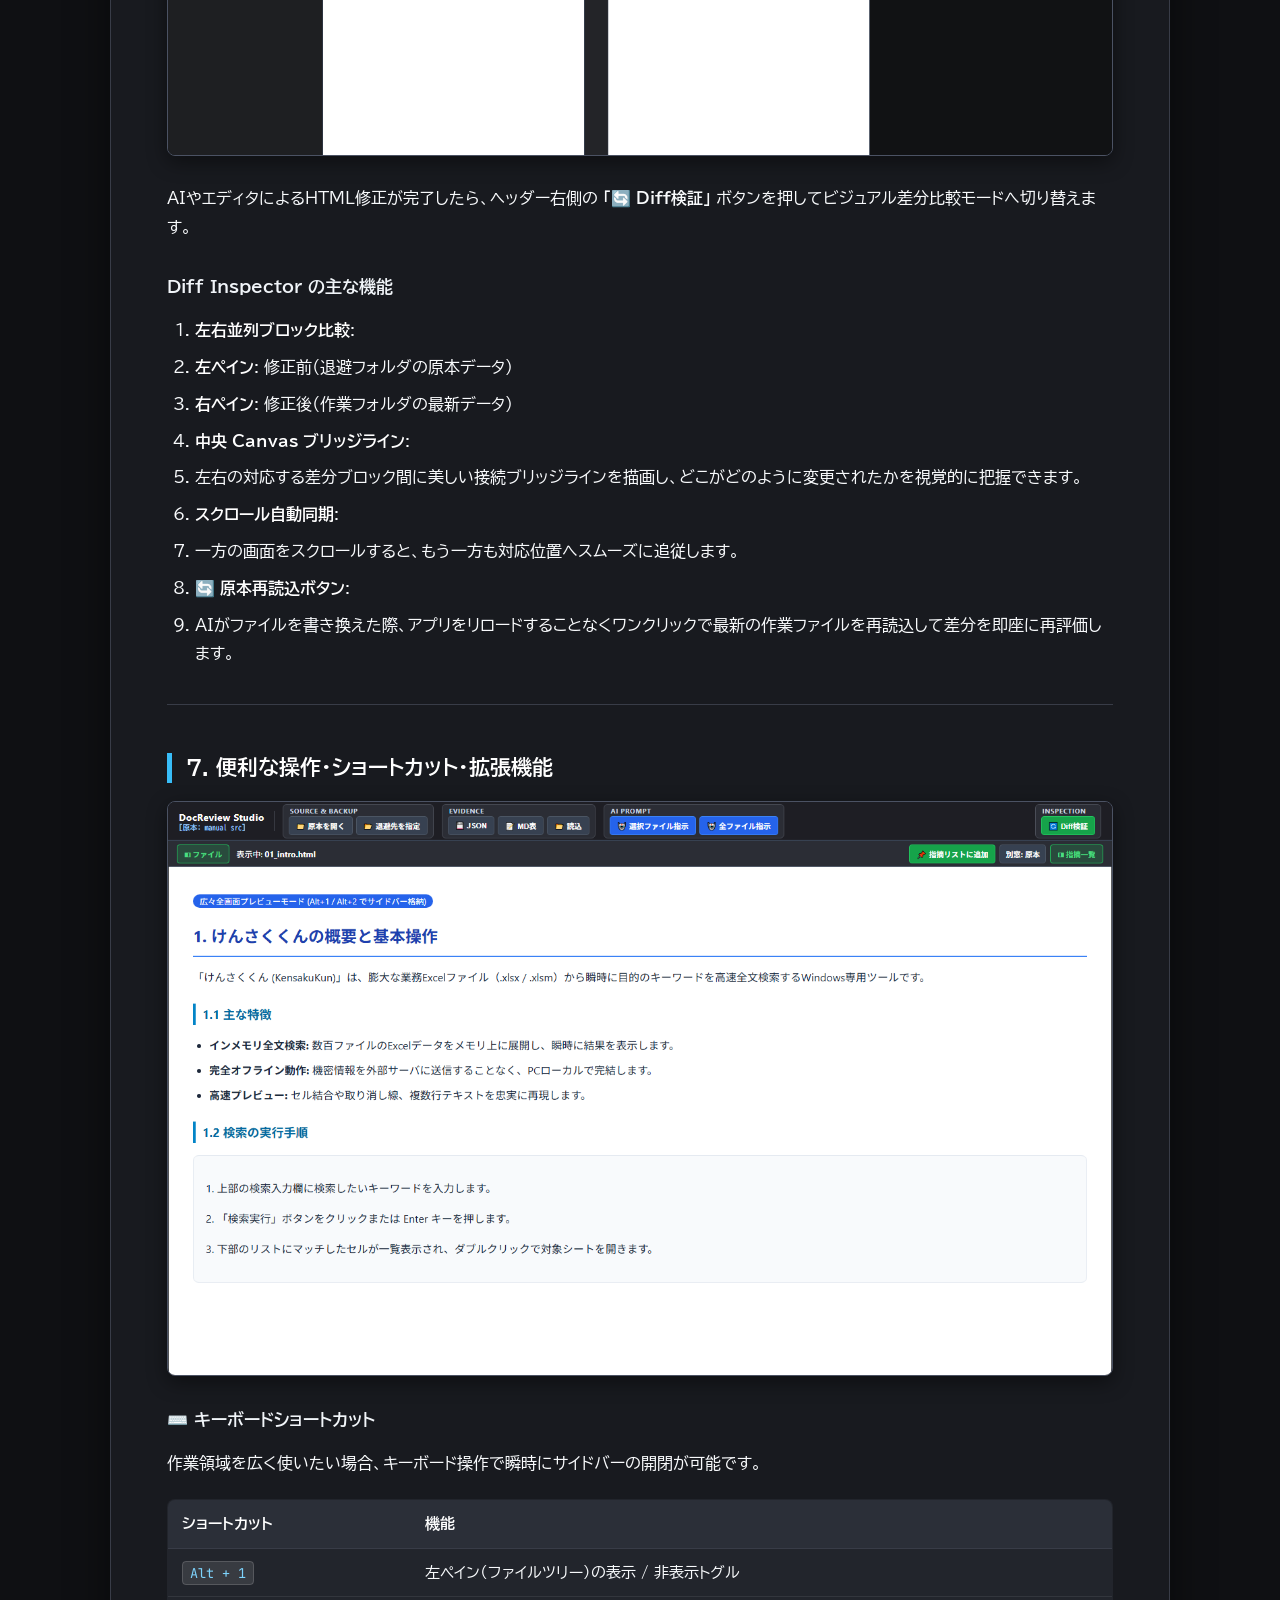
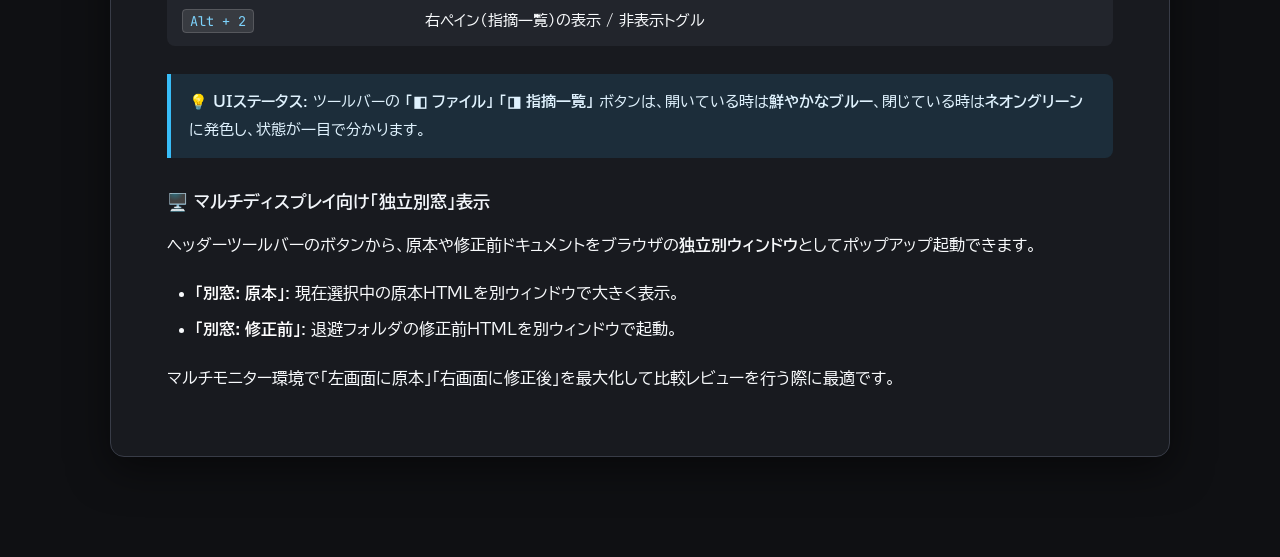
==== commit db49a1c7: "feat(history): 世代差分スナップショット管理・履歴モーダルの実装と原本ロード・ツリー表示不具合の修正" ====
--- a/manual.html
+++ b/manual.html
@@ -398,19 +398,12 @@
 <li>レビュー・校正対象のHTMLまたはMarkdownファイル群が含まれるローカルフォルダを選択し、アクセスを許可します。</li>
 <li>左ペインにファイル一覧が読み込まれます（上部の検索ボックスで絞り込みも可能）。</li>
 </ol>
-<h3>STEP 2: 退避先フォルダを指定する（原本バックアップ）</h3>
+<h3>STEP 2: レビュー対象のファイルを選択（初回原本が自動保護）</h3>
 <ol>
-<li>ヘッダーの <strong>「📂 退避先を指定」</strong> ボタンをクリックします。</li>
-<li>バックアップ用の空フォルダ（または既存の退避フォルダ）を選択します。</li>
-<li>原本ファイル群が自動的にミラー退避され、AI修正前の原本データとして保持されます。</li>
+<li>左ペインのファイルツリーからレビューしたいファイルをクリックします。</li>
+<li>中央ペインにプレビューが表示されると同時に、開いたファイルの初期状態（修正前）が自動的に <strong>「v0: 初回原本」</strong> として裏で安全に記録されます。</li>
+<li>これによって、面倒な退避フォルダの指定なしで、AI修正後に即座にDiff差分検証を行えます。</li>
 </ol>
-<blockquote>
-<p><strong>💡 ヒント</strong>: 退避フォルダを指定しておくことで、AIによる修正後にワンクリックで「修正前 vs 修正後」の差分比較（Diff検証）を行えるようになります。</p>
-</blockquote>
-<h3>STEP 3: レビュー対象のファイルを選択</h3>
-<ul>
-<li>左側のファイル一覧からレビューしたいファイルをクリックすると、中央ペインにプレビューが表示されます。</li>
-</ul>
 <hr />
 <h2 id="sec-review">4. 基本レビュー手順（指摘の記録・エビデンス管理）</h2>
 <p><img alt="テキスト選択と指摘カード" src="./images/03_evidence_input.png" /></p>
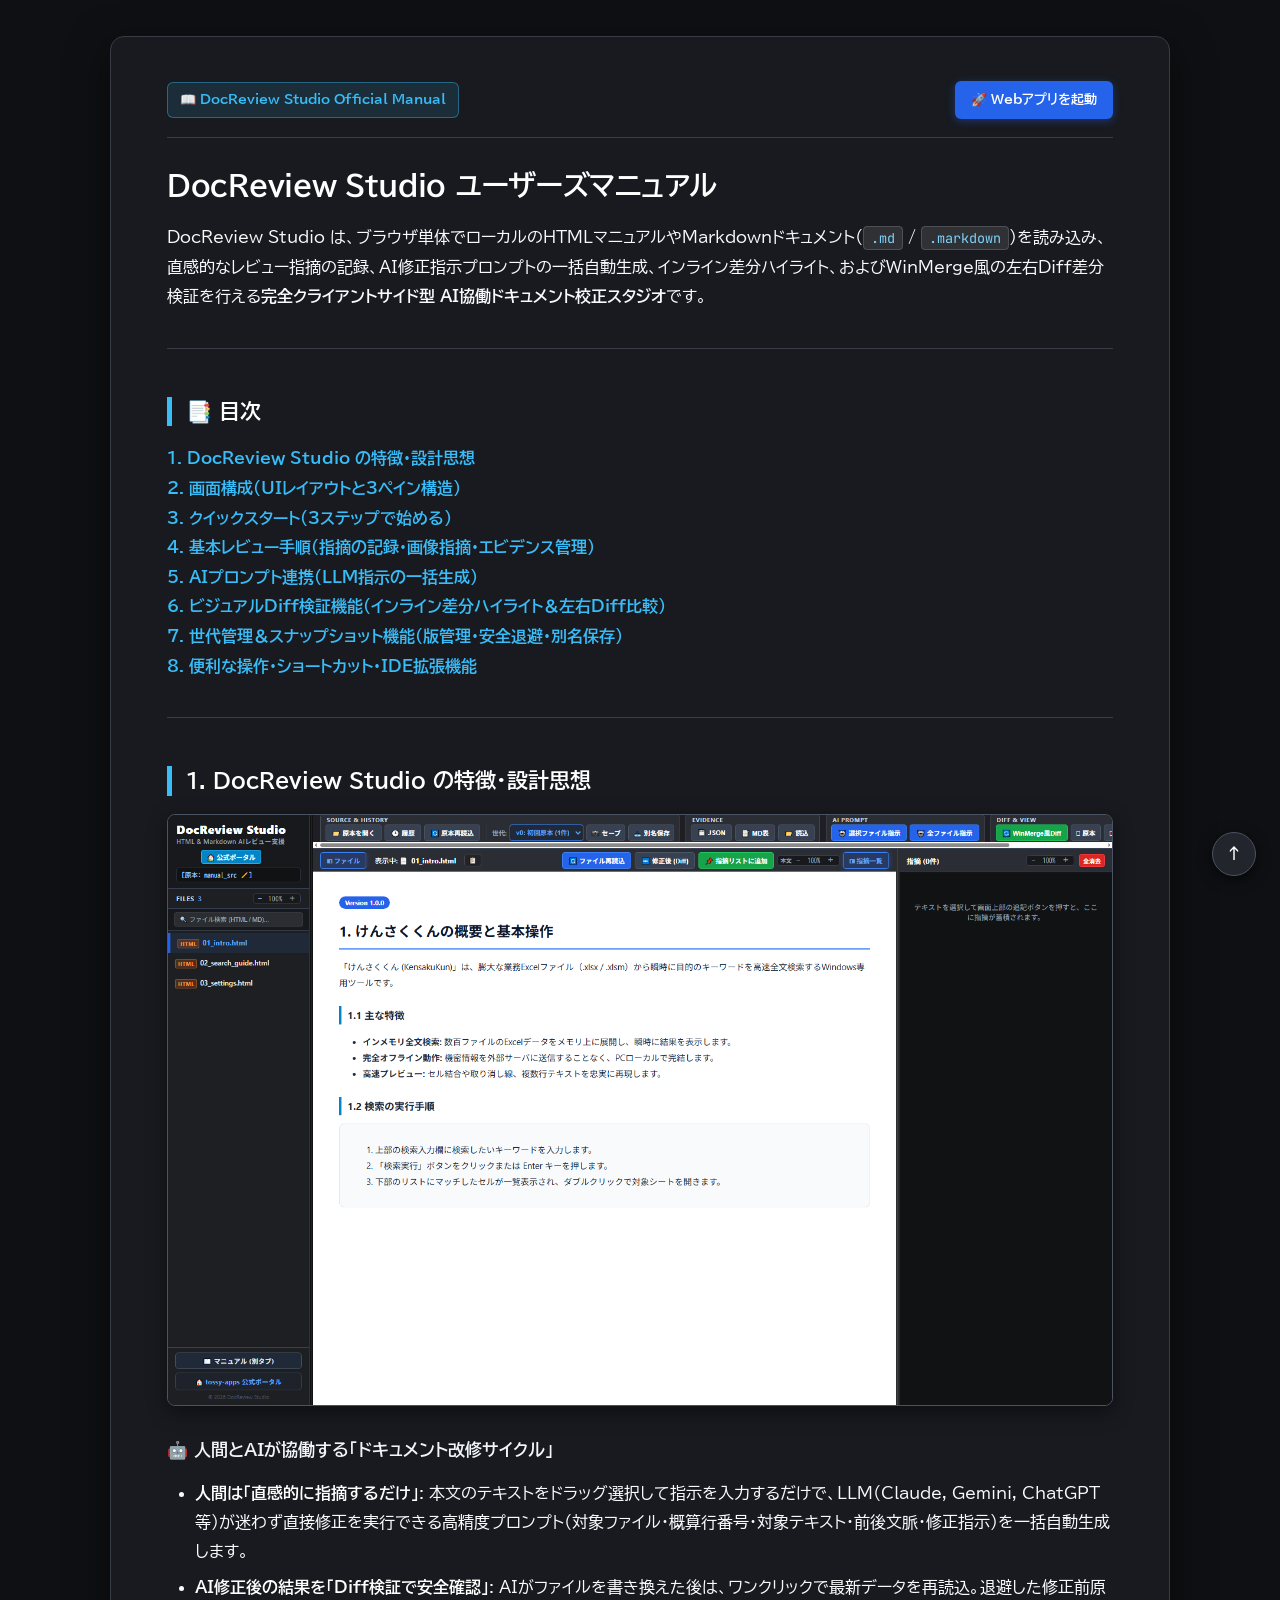
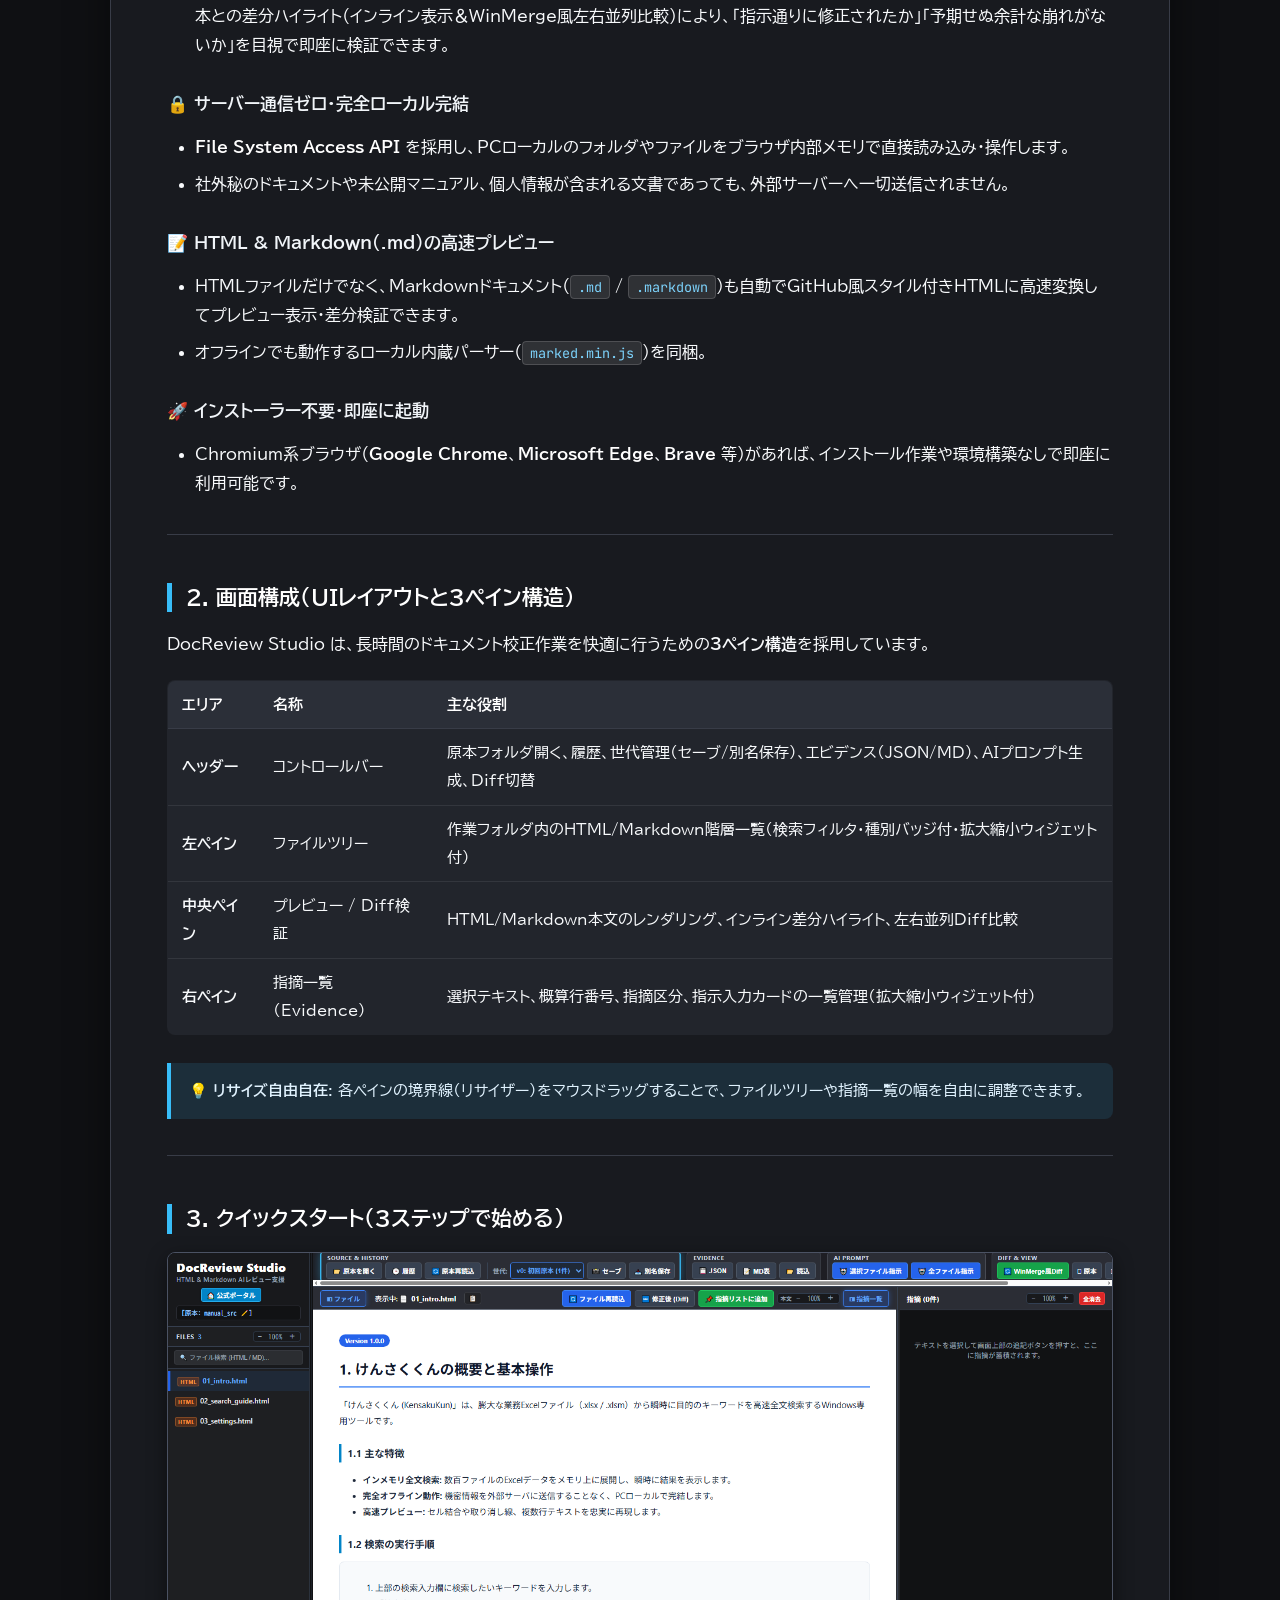
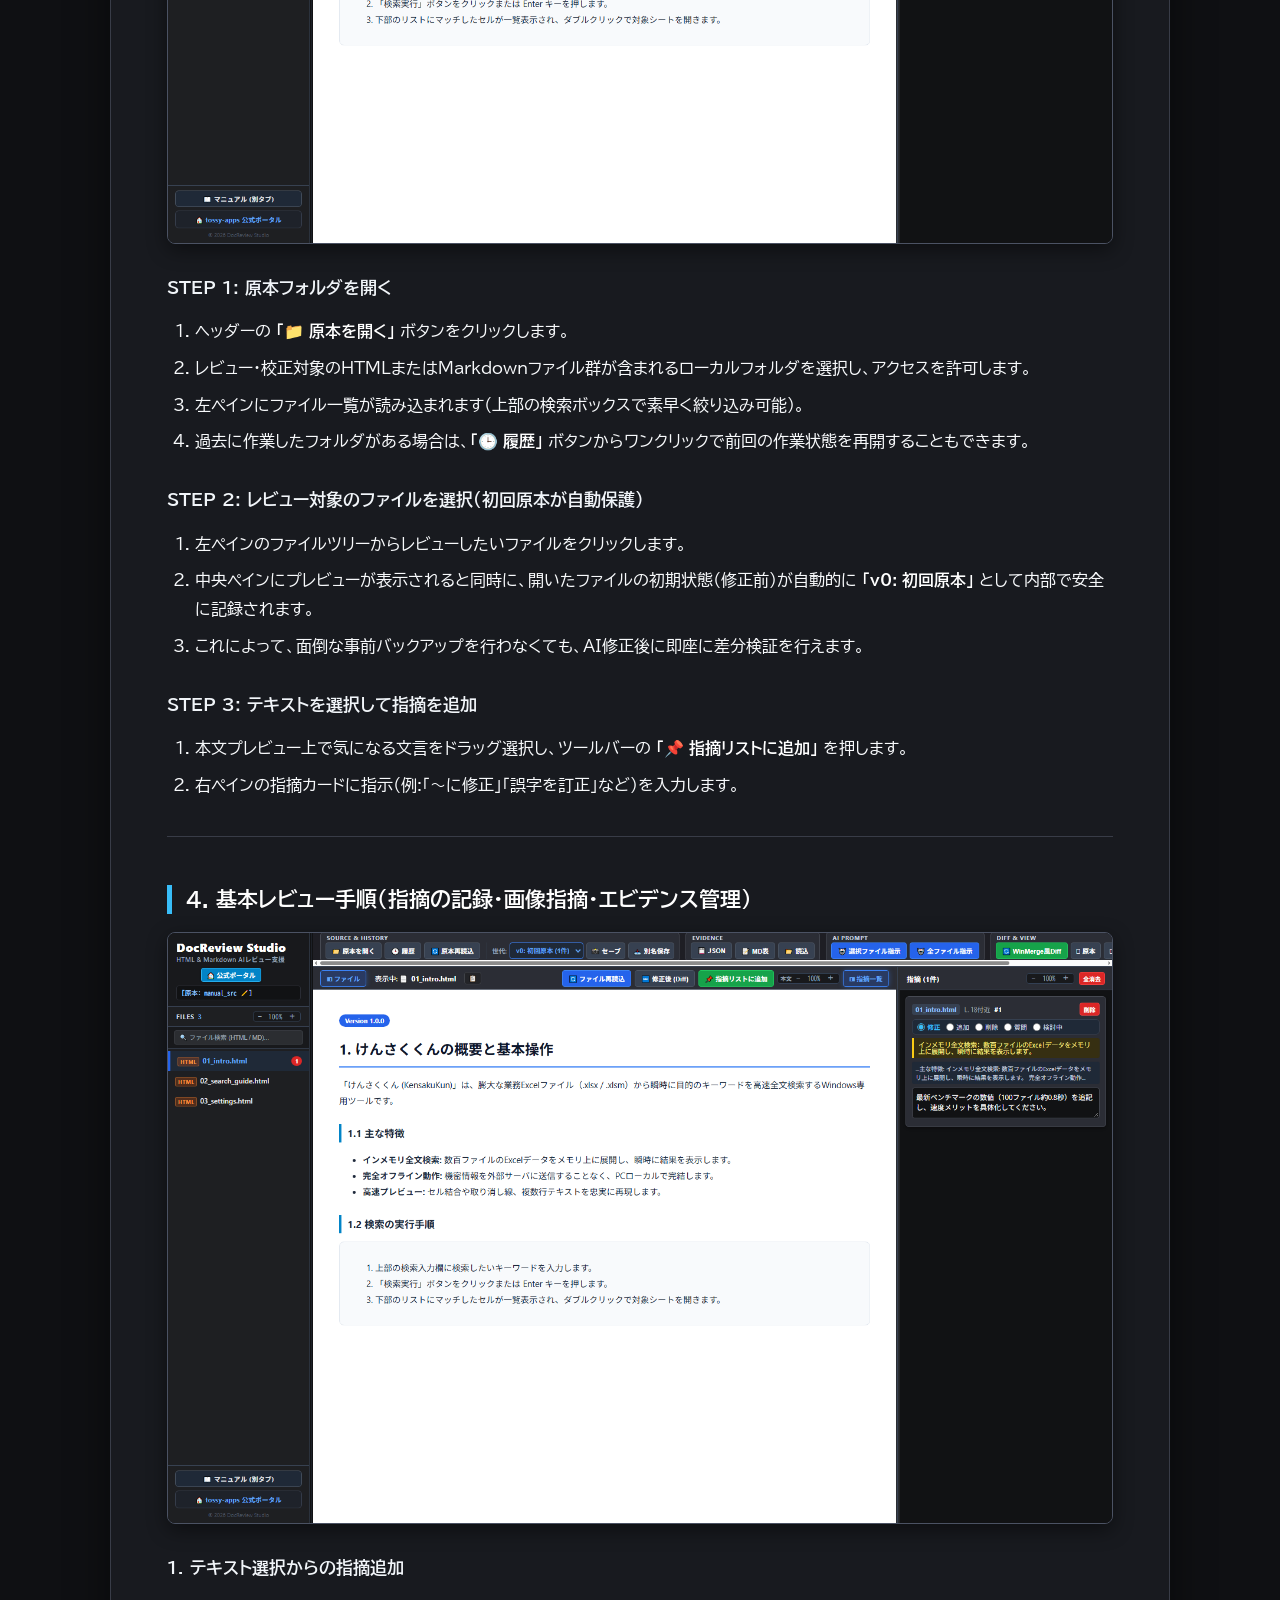
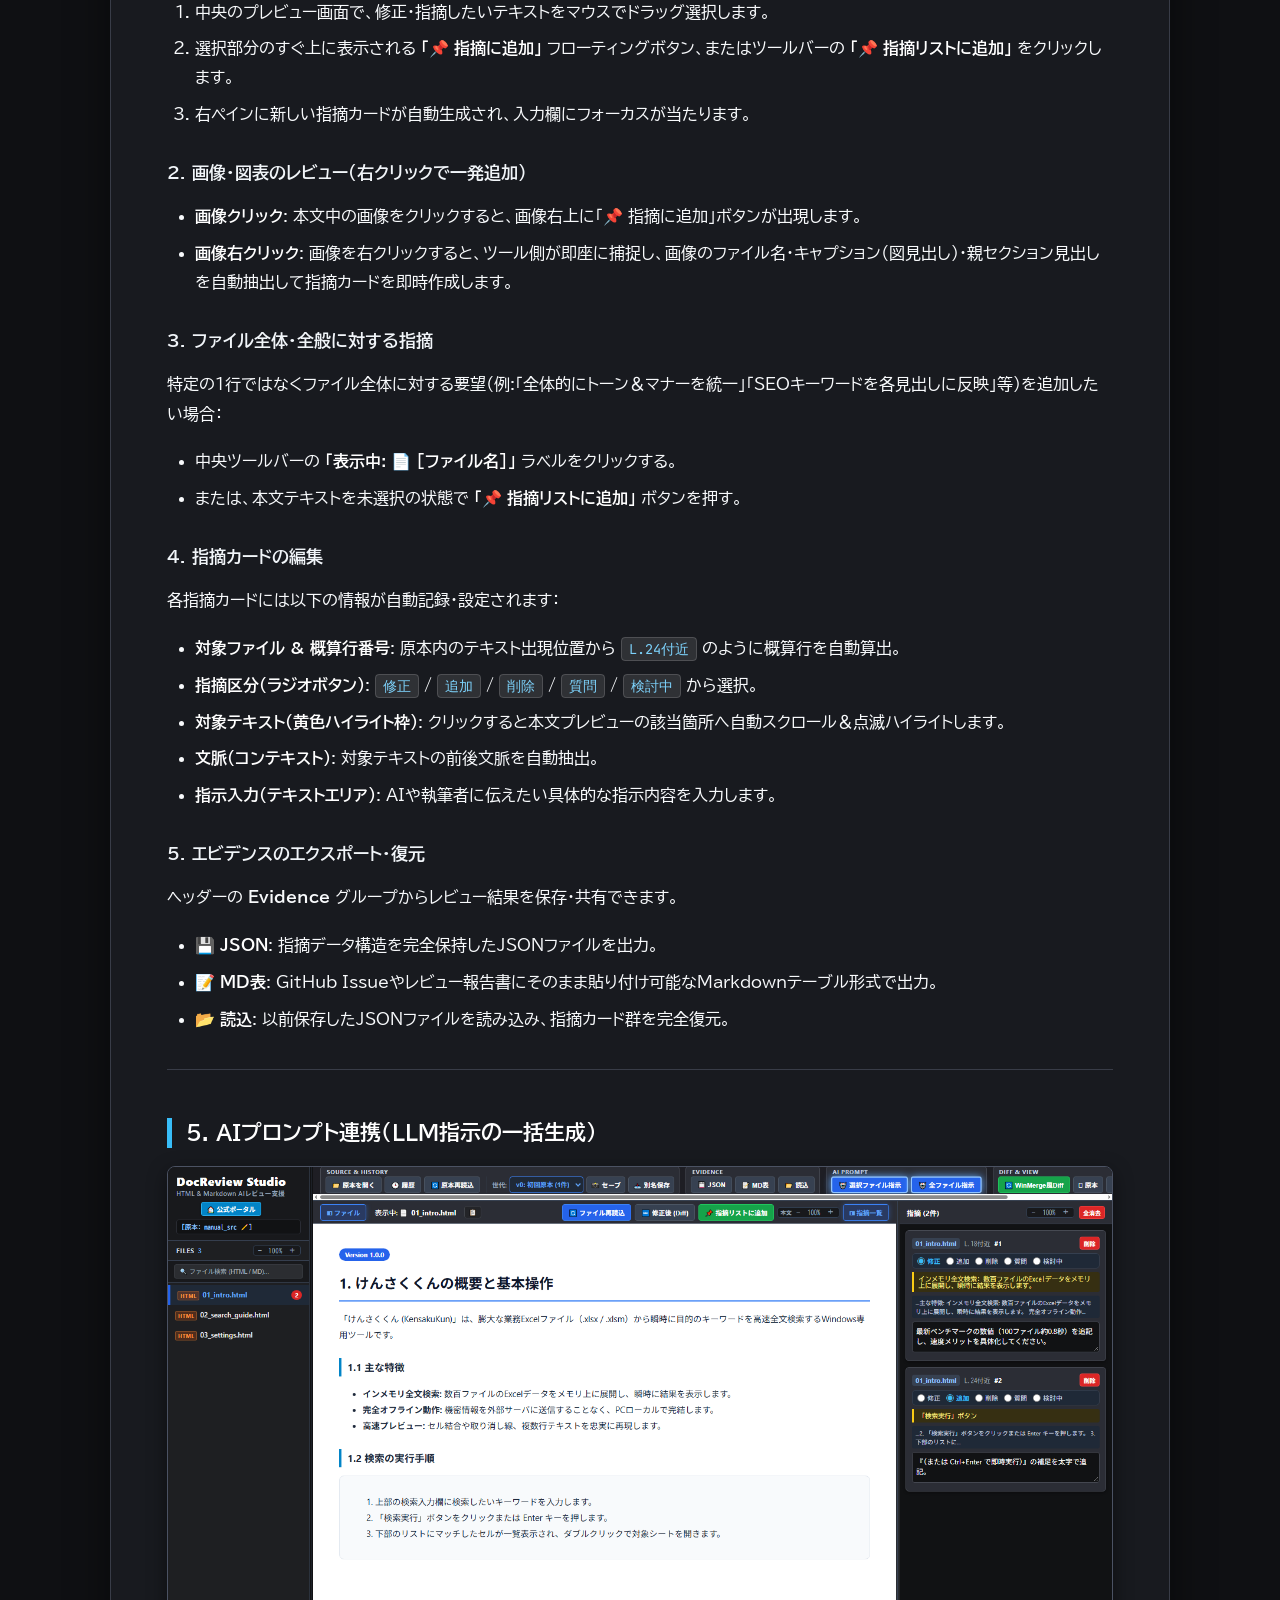
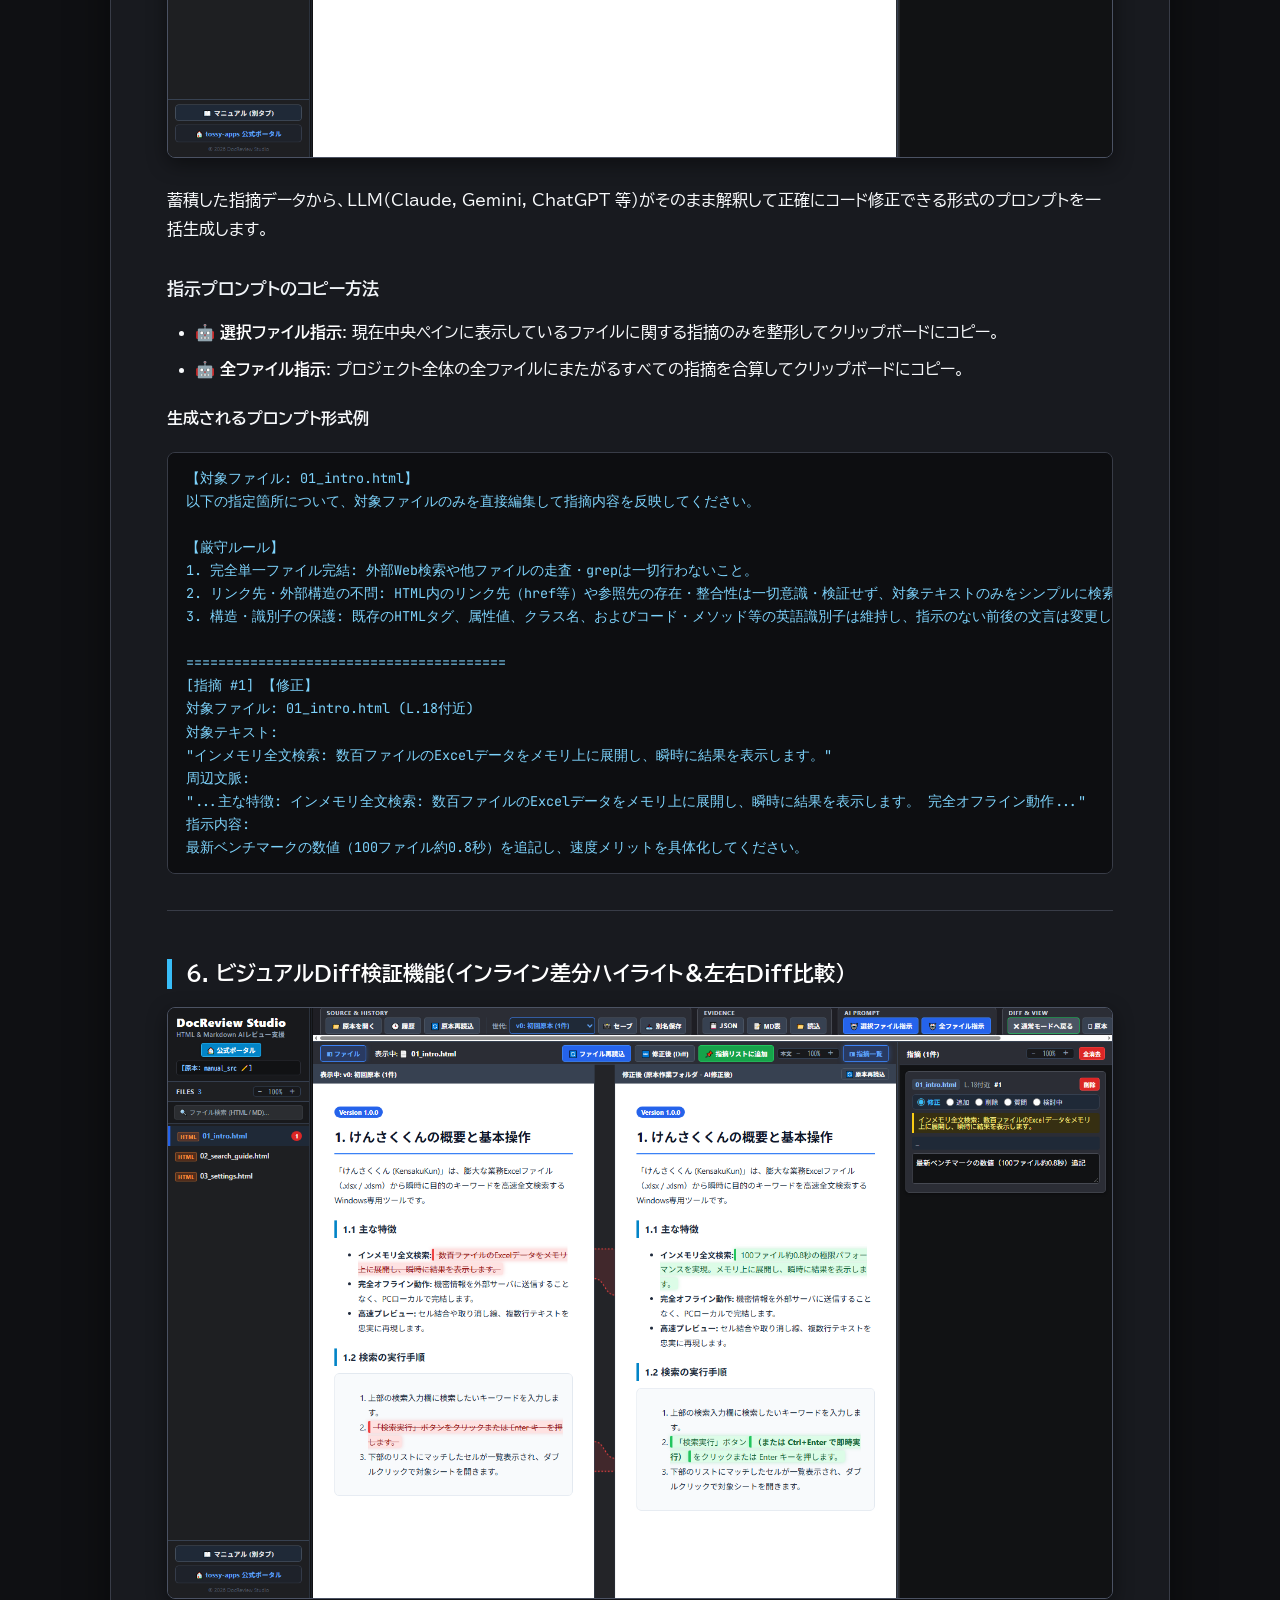
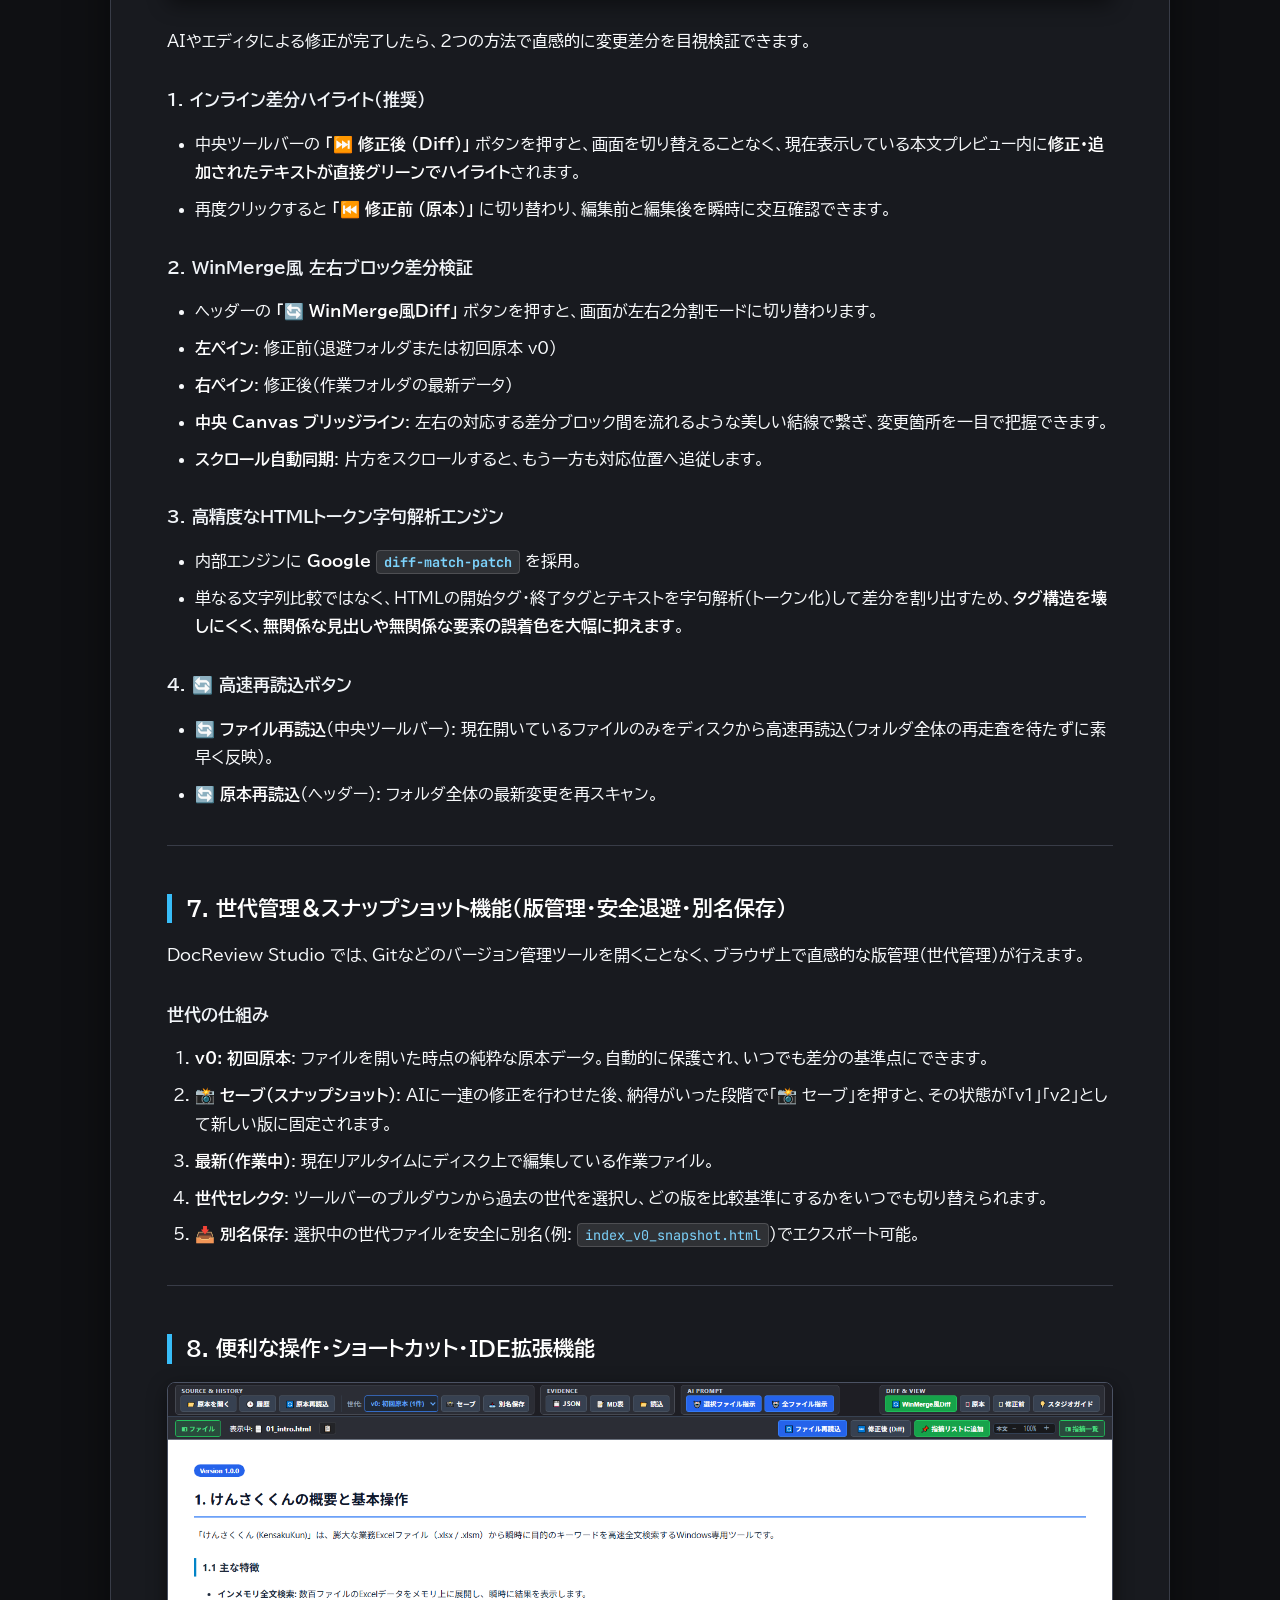
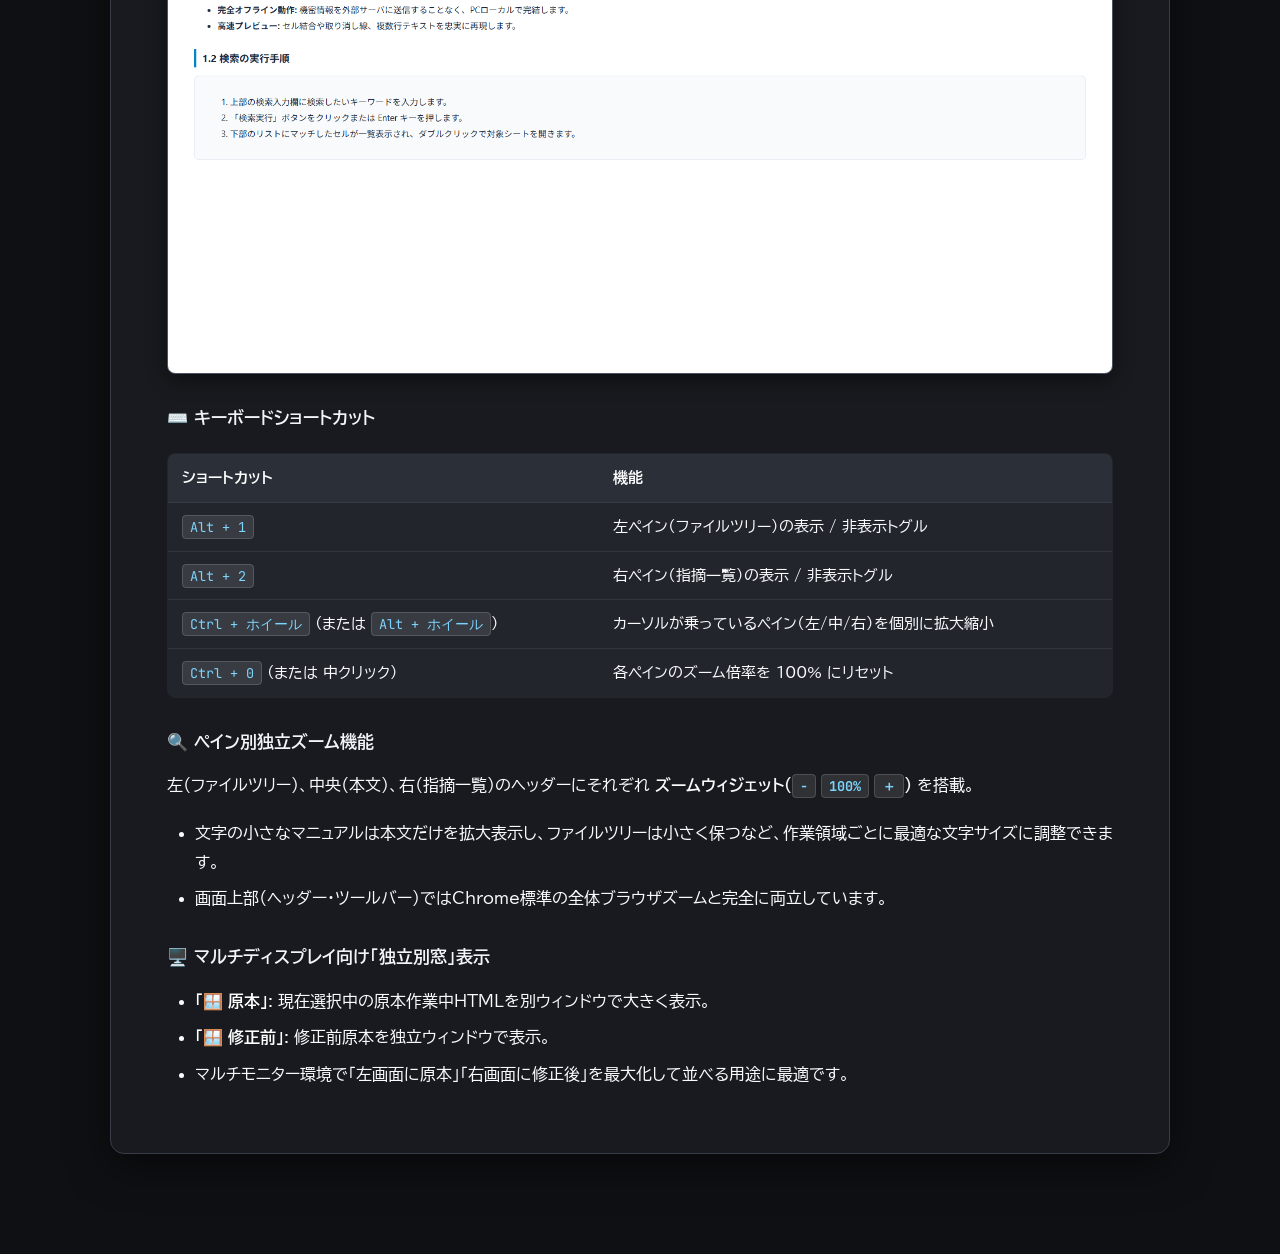
==== commit 88cc6c4c: "docs & ui: マニュアル・README・LICENSEの全体改訂、最新UIスクリーンショット更新、および原本切替時の指摘リセット対応" ====
--- a/manual.html
+++ b/manual.html
@@ -6,7 +6,7 @@
   <title>DocReview Studio ユーザーズマニュアル</title>
   <link rel="icon" type="image/svg+xml" href="favicon.svg">
   <link rel="icon" type="image/png" href="favicon.png">
-  <meta name="description" content="DocReview Studio の公式利用マニュアル。完全クライアントサイドでのHTML文書レビュー、AI指示プロンプト生成、WinMerge風Diff差分検証の手順を詳しく解説。">
+  <meta name="description" content="DocReview Studio の公式利用マニュアル。完全クライアントサイドでのHTML/Markdown文書レビュー、AI指示プロンプト生成、インライン差分ハイライト、WinMerge風Diff差分検証の手順を詳しく解説。">
   <link rel="preconnect" href="https://fonts.googleapis.com">
   <link rel="preconnect" href="https://fonts.gstatic.com" crossorigin>
   <link href="https://fonts.googleapis.com/css2?family=BIZ+UDPGothic:wght@400;700&family=Inter:wght@400;600;700;800&family=JetBrains+Mono:wght@400;600&display=swap" rel="stylesheet">
@@ -45,7 +45,6 @@
       padding: 36px 20px 100px;
     }
 
-    /* Container: 15% larger (920px -> 1060px) */
     .doc-container {
       max-width: 1060px;
       margin: 0 auto;
@@ -66,7 +65,6 @@
       }
     }
 
-    /* Top navigation / badge */
     .doc-nav-bar {
       display: flex;
       justify-content: space-between;
@@ -112,7 +110,6 @@
       transform: translateY(-1px);
     }
 
-    /* Headings (+2pt / 2px larger, pure white, high contrast) */
     h1 {
       font-size: 28px;
       font-weight: 800;
@@ -141,7 +138,6 @@
       color: #f1f5f9;
     }
 
-    /* Paragraphs (+2pt / 16px font-size, high visibility white text) */
     p {
       margin-bottom: 18px;
       color: var(--text-main);
@@ -155,7 +151,6 @@
       margin: 36px 0;
     }
 
-    /* Links: High contrast bright sky-blue (#38bdf8) with hover effect */
     a {
       color: var(--link);
       text-decoration: none;
@@ -168,7 +163,6 @@
       text-decoration: underline;
     }
 
-    /* Lists (+2pt / 16px) */
     ul, ol {
       margin-bottom: 20px;
       padding-left: 28px;
@@ -186,7 +180,6 @@
       font-weight: 700;
     }
 
-    /* Images */
     img {
       max-width: 100%;
       height: auto;
@@ -198,7 +191,6 @@
       background: #111214;
     }
 
-    /* Tables (+2pt / 15px) */
     table {
       width: 100%;
       border-collapse: collapse;
@@ -229,7 +221,6 @@
       border-bottom: none;
     }
 
-    /* Code Blocks */
     pre {
       background: #0d0e11;
       border: 1px solid var(--border);
@@ -260,7 +251,6 @@
       color: inherit;
     }
 
-    /* Callout Boxes (Blockquotes) */
     blockquote {
       background: var(--accent-bg);
       border-left: 4px solid var(--accent);
@@ -277,7 +267,6 @@
       font-size: 15px;
     }
 
-    /* Back to top button */
     .back-to-top {
       position: fixed;
       bottom: 24px;
@@ -323,185 +312,286 @@
 
     <!-- Document Body -->
     <h1>DocReview Studio ユーザーズマニュアル</h1>
-<p>DocReview Studio は、ブラウザ単体でローカルのHTMLマニュアルやMarkdownドキュメント（.md / .markdown）を読み込み、直感的なレビュー指摘の記録、AI修正指示プロンプトの自動生成、WinMerge風の左右Diff差分検証を行える<strong>完全クライアントサイド型 AI協働ドキュメント校正スタジオ</strong>です。</p>
-<hr />
-<h2 id="sec-toc">📑 目次</h2>
-<p><a href="#sec-features">1. DocReview Studio の特徴・設計思想</a><br />
-<a href="#sec-layout">2. 画面構成（UIレイアウト）</a><br />
-<a href="#sec-quickstart">3. クイックスタート（AI協働改修の基本フロー）</a><br />
-<a href="#sec-review">4. 基本レビュー手順（指摘の記録・エビデンス管理）</a><br />
-<a href="#sec-aiprompt">5. AIプロンプト連携（LLM指示の一括生成）</a><br />
-<a href="#sec-diff">6. WinMerge風 Diff差分検証機能</a><br />
-<a href="#sec-shortcuts">7. 便利な操作・ショートカット・拡張機能</a></p>
-<hr />
-<h2 id="sec-features">1. DocReview Studio の特徴・設計思想</h2>
-<p><img alt="全体レイアウト" src="./images/01_main_view.png" /></p>
-<h3>🤖 人間とAIが協働する「ドキュメント改修サイクル」</h3>
-<ul>
-<li><strong>人間は「直感的に指摘するだけ」</strong>: 本文のテキストをドラッグ選択して指示を入力するだけで、LLM（Claude, Gemini, ChatGPT 等）が迷わず直接修正を実行できる高精度プロンプト（対象ファイル・概算行番号・対象テキスト・前後文脈・修正指示）を一括自動生成します。</li>
-<li><strong>AI修正後の結果を「Diff検証で安全確認」</strong>: AIがファイルを書き換えた後は、ワンクリックで最新データを再読込。退避した修正前原本との左右並列Diff（WinMerge風）により、「指示通りに修正されたか」「予期せぬ余計な崩れがないか」を目視で即座に検証できます。</li>
-</ul>
-<h3>🔒 サーバー通信ゼロ・完全ローカル完結</h3>
-<ul>
-<li><strong>File System Access API</strong> を採用し、PCローカルのフォルダやファイルをブラウザ内部メモリで直接読み込み・操作します。</li>
-<li>社外秘のドキュメントや未公開マニュアル、個人情報が含まれる文書であっても、外部サーバーへ一切送信されません。</li>
-</ul>
-<h3>📝 HTML & Markdown（.md）の高速プレビュー</h3>
-<ul>
-<li>HTMLファイルだけでなく、Markdownドキュメント（.md / .markdown）も自動でGitHub風スタイル付きHTMLに高速変換してプレビュー表示・差分検証できます。</li>
-<li>オフラインでも動作するローカル内蔵パーサー（<code>marked.min.js</code>）を同梱。</li>
-</ul>
-<h3>🚀 インストーラー不要・即座に起動</h3>
-<ul>
-<li>Chromium系ブラウザ（<strong>Google Chrome</strong>、<strong>Microsoft Edge</strong>、<strong>Brave</strong> 等）があれば、インストール作業や環境構築なしで即座に利用可能です。</li>
-</ul>
-<hr />
-<h2 id="sec-layout">2. 画面構成（UIレイアウト）</h2>
-<p>DocReview Studio は、効率的な校正作業のために設計された<strong>3ペイン構造</strong>を採用しています。</p>
-<table>
-<thead>
-<tr>
-<th style="text-align: left;">エリア</th>
-<th style="text-align: left;">名称</th>
-<th style="text-align: left;">主な役割</th>
-</tr>
-</thead>
-<tbody>
-<tr>
-<td style="text-align: left;"><strong>ヘッダー</strong></td>
-<td style="text-align: left;">コントロールバー</td>
-<td style="text-align: left;">原本・退避フォルダ指定、JSON/MD保存、AI指示コピー、Diff検証切替</td>
-</tr>
-<tr>
-<td style="text-align: left;"><strong>左ペイン</strong></td>
-<td style="text-align: left;">ファイルツリー</td>
-<td style="text-align: left;">対象フォルダ内のHTML/Markdownファイル一覧（検索フィルタ・種別バッジ付）</td>
-</tr>
-<tr>
-<td style="text-align: left;"><strong>中央ペイン</strong></td>
-<td style="text-align: left;">プレビュー / Diff検証</td>
-<td style="text-align: left;">HTML/Markdown本文のリアルタイムレンダリング、左右並列差分比較</td>
-</tr>
-<tr>
-<td style="text-align: left;"><strong>右ペイン</strong></td>
-<td style="text-align: left;">指摘一覧（Evidence）</td>
-<td style="text-align: left;">選択テキスト、概算行番号、指摘区分、指示入力カードの一覧管理</td>
-</tr>
-</tbody>
-</table>
-<hr />
-<h2 id="sec-quickstart">3. クイックスタート（3ステップで始める）</h2>
-<p><img alt="原本と退避の指定" src="./images/02_open_source.png" /></p>
-<h3>STEP 1: 原本フォルダを開く</h3>
-<ol>
-<li>ヘッダー左側の <strong>「📁 原本を開く」</strong> ボタンをクリックします。</li>
-<li>レビュー・校正対象のHTMLまたはMarkdownファイル群が含まれるローカルフォルダを選択し、アクセスを許可します。</li>
-<li>左ペインにファイル一覧が読み込まれます（上部の検索ボックスで絞り込みも可能）。</li>
-</ol>
-<h3>STEP 2: レビュー対象のファイルを選択（初回原本が自動保護）</h3>
-<ol>
-<li>左ペインのファイルツリーからレビューしたいファイルをクリックします。</li>
-<li>中央ペインにプレビューが表示されると同時に、開いたファイルの初期状態（修正前）が自動的に <strong>「v0: 初回原本」</strong> として裏で安全に記録されます。</li>
-<li>これによって、面倒な退避フォルダの指定なしで、AI修正後に即座にDiff差分検証を行えます。</li>
-</ol>
-<hr />
-<h2 id="sec-review">4. 基本レビュー手順（指摘の記録・エビデンス管理）</h2>
-<p><img alt="テキスト選択と指摘カード" src="./images/03_evidence_input.png" /></p>
-<h3>1. 本文テキストを選択して指摘を追加</h3>
-<ol>
-<li>中央のプレビュー画面で、修正・指摘したいテキストをマウスでドラッグ選択します。</li>
-<li>プレビュー上部ツールバーの <strong>「📌 指摘リストに追加」</strong> ボタンをクリックします。</li>
-<li>右ペインに新しい指摘カードが自動生成され、入力欄にフォーカスが当たります。</li>
-</ol>
-<h3>2. 指摘カードの編集</h3>
-<p>各指摘カードには以下の情報が自動記録・設定されます：</p>
-<ul>
-<li><strong>対象ファイル &amp; 概算行番号</strong>: 原本HTML内のテキスト出現位置から <code>L.24付近</code> のように概算行を自動算出。</li>
-<li><strong>指摘区分（ラジオボタン）</strong>: <code>修正</code> / <code>追加</code> / <code>削除</code> / <code>質問</code> / <code>検討中</code> から選択。</li>
-<li><strong>対象テキスト（黄色ハイライト枠）</strong>: クリックすると本文プレビューの該当箇所へ自動スクロール＆点滅ハイライトします。</li>
-<li><strong>文脈（コンテキスト）</strong>: 対象テキストの前後文脈を自動抽出。</li>
-<li><strong>指示入力（テキストエリア）</strong>: AIや執筆者に伝えたい具体的な指示内容を入力します。</li>
-</ul>
-<h3>3. エビデンスのエクスポート・復元</h3>
-<p>ヘッダーの <strong>Evidence</strong> グループからレビュー結果を保存・共有できます。</p>
-<ul>
-<li><strong>💾 JSON</strong>: 指摘データ構造を完全保持したJSONファイルを出力。</li>
-<li><strong>📝 MD表</strong>: GitHub Issueやレビュー報告書にそのまま貼り付け可能なMarkdownテーブル形式で出力。</li>
-<li><strong>📂 読込</strong>: 以前保存したJSONファイルを読み込み、指摘カード群を完全復元。</li>
-</ul>
-<hr />
-<h2 id="sec-aiprompt">5. AIプロンプト連携（LLM指示の一括生成）</h2>
-<p><img alt="AIプロンプトコピー機能" src="./images/04_ai_prompt.png" /></p>
-<p>蓄積した指摘データから、LLM（Claude, Gemini, ChatGPT 等）がそのまま解釈して正確にコード修正できる形式のプロンプトを一括生成します。</p>
-<h3>指示プロンプトのコピー方法</h3>
-<ul>
-<li><strong>🤖 選択ファイル指示</strong>: 現在中央ペインに表示しているファイルに関する指摘のみを整形してクリップボードにコピー。</li>
-<li><strong>🤖 全ファイル指示</strong>: プロジェクト全体の全ファイルにまたがるすべての指摘を合算してクリップボードにコピー。</li>
-</ul>
-<h4>生成されるプロンプト形式例</h4>
-<pre><code class="language-markdown">以下のドキュメントレビュー指摘に基づき、HTMLファイルを修正してください。
-
-【対象ファイル】01_intro.html
----
-■ 指摘 1 [修正] (L.18付近)
-・対象テキスト: インメモリ全文検索: 数百ファイルのExcelデータをメモリ上に展開し、瞬時に結果を表示します。
-・文脈: ...主な特徴: インメモリ全文検索: 数百ファイルのExcelデータをメモリ上に展開し、瞬時に結果を表示します。 完全オフライン動作...
-・指示: 最新ベンチマークの数値（100ファイル約0.8秒）を追記し、速度メリットを具体化してください。
-
-■ 指摘 2 [追加] (L.24付近)
-・対象テキスト: 「検索実行」ボタン
-・文脈: ...2. 「検索実行」ボタンをクリックまたは Enter キーを押します。 3. 下部のリストに...
-・指示: 『（または Ctrl+Enter で即時実行）』の補足を太字で追記。
+    <p>DocReview Studio は、ブラウザ単体でローカルのHTMLマニュアルやMarkdownドキュメント（<code>.md</code> / <code>.markdown</code>）を読み込み、直感的なレビュー指摘の記録、AI修正指示プロンプトの一括自動生成、インライン差分ハイライト、およびWinMerge風の左右Diff差分検証を行える<strong>完全クライアントサイド型 AI協働ドキュメント校正スタジオ</strong>です。</p>
+
+    <hr />
+
+    <h2 id="sec-toc">📑 目次</h2>
+    <p>
+      <a href="#sec-features">1. DocReview Studio の特徴・設計思想</a><br />
+      <a href="#sec-layout">2. 画面構成（UIレイアウトと3ペイン構造）</a><br />
+      <a href="#sec-quickstart">3. クイックスタート（3ステップで始める）</a><br />
+      <a href="#sec-review">4. 基本レビュー手順（指摘の記録・画像指摘・エビデンス管理）</a><br />
+      <a href="#sec-aiprompt">5. AIプロンプト連携（LLM指示の一括生成）</a><br />
+      <a href="#sec-diff">6. ビジュアルDiff検証機能（インライン差分ハイライト＆左右Diff比較）</a><br />
+      <a href="#sec-generations">7. 世代管理＆スナップショット機能（版管理・安全退避・別名保存）</a><br />
+      <a href="#sec-shortcuts">8. 便利な操作・ショートカット・IDE拡張機能</a>
+    </p>
+
+    <hr />
+
+    <h2 id="sec-features">1. DocReview Studio の特徴・設計思想</h2>
+    <p><img alt="全体レイアウト" src="./images/01_main_view.png" /></p>
+    
+    <h3>🤖 人間とAIが協働する「ドキュメント改修サイクル」</h3>
+    <ul>
+      <li><strong>人間は「直感的に指摘するだけ」</strong>: 本文のテキストをドラッグ選択して指示を入力するだけで、LLM（Claude, Gemini, ChatGPT 等）が迷わず直接修正を実行できる高精度プロンプト（対象ファイル・概算行番号・対象テキスト・前後文脈・修正指示）を一括自動生成します。</li>
+      <li><strong>AI修正後の結果を「Diff検証で安全確認」</strong>: AIがファイルを書き換えた後は、ワンクリックで最新データを再読込。退避した修正前原本との差分ハイライト（インライン表示＆WinMerge風左右並列比較）により、「指示通りに修正されたか」「予期せぬ余計な崩れがないか」を目視で即座に検証できます。</li>
+    </ul>
+
+    <h3>🔒 サーバー通信ゼロ・完全ローカル完結</h3>
+    <ul>
+      <li><strong>File System Access API</strong> を採用し、PCローカルのフォルダやファイルをブラウザ内部メモリで直接読み込み・操作します。</li>
+      <li>社外秘のドキュメントや未公開マニュアル、個人情報が含まれる文書であっても、外部サーバーへ一切送信されません。</li>
+    </ul>
+
+    <h3>📝 HTML &amp; Markdown（.md）の高速プレビュー</h3>
+    <ul>
+      <li>HTMLファイルだけでなく、Markdownドキュメント（<code>.md</code> / <code>.markdown</code>）も自動でGitHub風スタイル付きHTMLに高速変換してプレビュー表示・差分検証できます。</li>
+      <li>オフラインでも動作するローカル内蔵パーサー（<code>marked.min.js</code>）を同梱。</li>
+    </ul>
+
+    <h3>🚀 インストーラー不要・即座に起動</h3>
+    <ul>
+      <li>Chromium系ブラウザ（<strong>Google Chrome</strong>、<strong>Microsoft Edge</strong>、<strong>Brave</strong> 等）があれば、インストール作業や環境構築なしで即座に利用可能です。</li>
+    </ul>
+
+    <hr />
+
+    <h2 id="sec-layout">2. 画面構成（UIレイアウトと3ペイン構造）</h2>
+    <p>DocReview Studio は、長時間のドキュメント校正作業を快適に行うための<strong>3ペイン構造</strong>を採用しています。</p>
+
+    <table>
+      <thead>
+        <tr>
+          <th>エリア</th>
+          <th>名称</th>
+          <th>主な役割</th>
+        </tr>
+      </thead>
+      <tbody>
+        <tr>
+          <td><strong>ヘッダー</strong></td>
+          <td>コントロールバー</td>
+          <td>原本フォルダ開く、履歴、世代管理（セーブ/別名保存）、エビデンス（JSON/MD）、AIプロンプト生成、Diff切替</td>
+        </tr>
+        <tr>
+          <td><strong>左ペイン</strong></td>
+          <td>ファイルツリー</td>
+          <td>作業フォルダ内のHTML/Markdown階層一覧（検索フィルタ・種別バッジ付・拡大縮小ウィジェット付）</td>
+        </tr>
+        <tr>
+          <td><strong>中央ペイン</strong></td>
+          <td>プレビュー / Diff検証</td>
+          <td>HTML/Markdown本文のレンダリング、インライン差分ハイライト、左右並列Diff比較</td>
+        </tr>
+        <tr>
+          <td><strong>右ペイン</strong></td>
+          <td>指摘一覧（Evidence）</td>
+          <td>選択テキスト、概算行番号、指摘区分、指示入力カードの一覧管理（拡大縮小ウィジェット付）</td>
+        </tr>
+      </tbody>
+    </table>
+
+    <blockquote>
+      <p><strong>💡 リサイズ自由自在</strong>: 各ペインの境界線（リサイザー）をマウスドラッグすることで、ファイルツリーや指摘一覧の幅を自由に調整できます。</p>
+    </blockquote>
+
+    <hr />
+
+    <h2 id="sec-quickstart">3. クイックスタート（3ステップで始める）</h2>
+    <p><img alt="原本と退避の指定" src="./images/02_open_source.png" /></p>
+
+    <h3>STEP 1: 原本フォルダを開く</h3>
+    <ol>
+      <li>ヘッダーの <strong>「📁 原本を開く」</strong> ボタンをクリックします。</li>
+      <li>レビュー・校正対象のHTMLまたはMarkdownファイル群が含まれるローカルフォルダを選択し、アクセスを許可します。</li>
+      <li>左ペインにファイル一覧が読み込まれます（上部の検索ボックスで素早く絞り込み可能）。</li>
+      <li>過去に作業したフォルダがある場合は、<strong>「🕒 履歴」</strong> ボタンからワンクリックで前回の作業状態を再開することもできます。</li>
+    </ol>
+
+    <h3>STEP 2: レビュー対象のファイルを選択（初回原本が自動保護）</h3>
+    <ol>
+      <li>左ペインのファイルツリーからレビューしたいファイルをクリックします。</li>
+      <li>中央ペインにプレビューが表示されると同時に、開いたファイルの初期状態（修正前）が自動的に <strong>「v0: 初回原本」</strong> として内部で安全に記録されます。</li>
+      <li>これによって、面倒な事前バックアップを行わなくても、AI修正後に即座に差分検証を行えます。</li>
+    </ol>
+
+    <h3>STEP 3: テキストを選択して指摘を追加</h3>
+    <ol>
+      <li>本文プレビュー上で気になる文言をドラッグ選択し、ツールバーの <strong>「📌 指摘リストに追加」</strong> を押します。</li>
+      <li>右ペインの指摘カードに指示（例:「〜に修正」「誤字を訂正」など）を入力します。</li>
+    </ol>
+
+    <hr />
+
+    <h2 id="sec-review">4. 基本レビュー手順（指摘の記録・画像指摘・エビデンス管理）</h2>
+    <p><img alt="テキスト選択と指摘カード" src="./images/03_evidence_input.png" /></p>
+
+    <h3>1. テキスト選択からの指摘追加</h3>
+    <ol>
+      <li>中央のプレビュー画面で、修正・指摘したいテキストをマウスでドラッグ選択します。</li>
+      <li>選択部分のすぐ上に表示される <strong>「📌 指摘に追加」</strong> フローティングボタン、またはツールバーの <strong>「📌 指摘リストに追加」</strong> をクリックします。</li>
+      <li>右ペインに新しい指摘カードが自動生成され、入力欄にフォーカスが当たります。</li>
+    </ol>
+
+    <h3>2. 画像・図表のレビュー（右クリックで一発追加）</h3>
+    <ul>
+      <li><strong>画像クリック</strong>: 本文中の画像をクリックすると、画像右上に「📌 指摘に追加」ボタンが出現します。</li>
+      <li><strong>画像右クリック</strong>: 画像を右クリックすると、ツール側が即座に捕捉し、画像のファイル名・キャプション（図見出し）・親セクション見出しを自動抽出して指摘カードを即時作成します。</li>
+    </ul>
+
+    <h3>3. ファイル全体・全般に対する指摘</h3>
+    <p>特定の1行ではなくファイル全体に対する要望（例:「全体的にトーン＆マナーを統一」「SEOキーワードを各見出しに反映」等）を追加したい場合：</p>
+    <ul>
+      <li>中央ツールバーの <strong>「表示中: 📄 [ファイル名]」</strong> ラベルをクリックする。</li>
+      <li>または、本文テキストを未選択の状態で <strong>「📌 指摘リストに追加」</strong> ボタンを押す。</li>
+    </ul>
+
+    <h3>4. 指摘カードの編集</h3>
+    <p>各指摘カードには以下の情報が自動記録・設定されます：</p>
+    <ul>
+      <li><strong>対象ファイル &amp; 概算行番号</strong>: 原本内のテキスト出現位置から <code>L.24付近</code> のように概算行を自動算出。</li>
+      <li><strong>指摘区分（ラジオボタン）</strong>: <code>修正</code> / <code>追加</code> / <code>削除</code> / <code>質問</code> / <code>検討中</code> から選択。</li>
+      <li><strong>対象テキスト（黄色ハイライト枠）</strong>: クリックすると本文プレビューの該当箇所へ自動スクロール＆点滅ハイライトします。</li>
+      <li><strong>文脈（コンテキスト）</strong>: 対象テキストの前後文脈を自動抽出。</li>
+      <li><strong>指示入力（テキストエリア）</strong>: AIや執筆者に伝えたい具体的な指示内容を入力します。</li>
+    </ul>
+
+    <h3>5. エビデンスのエクスポート・復元</h3>
+    <p>ヘッダーの <strong>Evidence</strong> グループからレビュー結果を保存・共有できます。</p>
+    <ul>
+      <li><strong>💾 JSON</strong>: 指摘データ構造を完全保持したJSONファイルを出力。</li>
+      <li><strong>📝 MD表</strong>: GitHub Issueやレビュー報告書にそのまま貼り付け可能なMarkdownテーブル形式で出力。</li>
+      <li><strong>📂 読込</strong>: 以前保存したJSONファイルを読み込み、指摘カード群を完全復元。</li>
+    </ul>
+
+    <hr />
+
+    <h2 id="sec-aiprompt">5. AIプロンプト連携（LLM指示の一括生成）</h2>
+    <p><img alt="AIプロンプトコピー機能" src="./images/04_ai_prompt.png" /></p>
+    <p>蓄積した指摘データから、LLM（Claude, Gemini, ChatGPT 等）がそのまま解釈して正確にコード修正できる形式のプロンプトを一括生成します。</p>
+
+    <h3>指示プロンプトのコピー方法</h3>
+    <ul>
+      <li><strong>🤖 選択ファイル指示</strong>: 現在中央ペインに表示しているファイルに関する指摘のみを整形してクリップボードにコピー。</li>
+      <li><strong>🤖 全ファイル指示</strong>: プロジェクト全体の全ファイルにまたがるすべての指摘を合算してクリップボードにコピー。</li>
+    </ul>
+
+    <h4>生成されるプロンプト形式例</h4>
+    <pre><code class="language-markdown">【対象ファイル: 01_intro.html】
+以下の指定箇所について、対象ファイルのみを直接編集して指摘内容を反映してください。
+
+【厳守ルール】
+1. 完全単一ファイル完結: 外部Web検索や他ファイルの走査・grepは一切行わないこと。
+2. リンク先・外部構造の不問: HTML内のリンク先（href等）や参照先の存在・整合性は一切意識・検証せず、対象テキストのみをシンプルに検索・置換すること。
+3. 構造・識別子の保護: 既存のHTMLタグ、属性値、クラス名、およびコード・メソッド等の英語識別子は維持し、指示のない前後の文言は変更しないこと。
+
+========================================
+[指摘 #1] 【修正】
+対象ファイル: 01_intro.html (L.18付近)
+対象テキスト:
+"インメモリ全文検索: 数百ファイルのExcelデータをメモリ上に展開し、瞬時に結果を表示します。"
+周辺文脈:
+"...主な特徴: インメモリ全文検索: 数百ファイルのExcelデータをメモリ上に展開し、瞬時に結果を表示します。 完全オフライン動作..."
+指示内容:
+最新ベンチマークの数値（100ファイル約0.8秒）を追記し、速度メリットを具体化してください。
 </code></pre>
-<hr />
-<h2 id="sec-diff">6. WinMerge風 Diff差分検証機能</h2>
-<p><img alt="Diff検証画面" src="./images/05_diff_inspector.png" /></p>
-<p>AIやエディタによるHTML修正が完了したら、ヘッダー右側の <strong>「🔄 Diff検証」</strong> ボタンを押してビジュアル差分比較モードへ切り替えます。</p>
-<h3>Diff Inspector の主な機能</h3>
-<ol>
-<li><strong>左右並列ブロック比較</strong>:</li>
-<li><strong>左ペイン</strong>: 修正前（退避フォルダの原本データ）</li>
-<li><strong>右ペイン</strong>: 修正後（作業フォルダの最新データ）</li>
-<li><strong>中央 Canvas ブリッジライン</strong>:</li>
-<li>左右の対応する差分ブロック間に美しい接続ブリッジラインを描画し、どこがどのように変更されたかを視覚的に把握できます。</li>
-<li><strong>スクロール自動同期</strong>:</li>
-<li>一方の画面をスクロールすると、もう一方も対応位置へスムーズに追従します。</li>
-<li><strong>🔄 原本再読込ボタン</strong>:</li>
-<li>AIがファイルを書き換えた際、アプリをリロードすることなくワンクリックで最新の作業ファイルを再読込して差分を即座に再評価します。</li>
-</ol>
-<hr />
-<h2 id="sec-shortcuts">7. 便利な操作・ショートカット・拡張機能</h2>
-<p><img alt="サイドバー折りたたみ" src="./images/06_pane_toggle.png" /></p>
-<h3>⌨️ キーボードショートカット</h3>
-<p>作業領域を広く使いたい場合、キーボード操作で瞬時にサイドバーの開閉が可能です。</p>
-<table>
-<thead>
-<tr>
-<th style="text-align: left;">ショートカット</th>
-<th style="text-align: left;">機能</th>
-</tr>
-</thead>
-<tbody>
-<tr>
-<td style="text-align: left;"><code>Alt + 1</code></td>
-<td style="text-align: left;">左ペイン（ファイルツリー）の表示 / 非表示トグル</td>
-</tr>
-<tr>
-<td style="text-align: left;"><code>Alt + 2</code></td>
-<td style="text-align: left;">右ペイン（指摘一覧）の表示 / 非表示トグル</td>
-</tr>
-</tbody>
-</table>
-<blockquote>
-<p><strong>💡 UIステータス</strong>: ツールバーの <strong>「◧ ファイル」</strong> <strong>「◨ 指摘一覧」</strong> ボタンは、開いている時は<strong>鮮やかなブルー</strong>、閉じている時は<strong>ネオングリーン</strong>に発色し、状態が一目で分かります。</p>
-</blockquote>
-<h3>🖥️ マルチディスプレイ向け「独立別窓」表示</h3>
-<p>ヘッダーツールバーのボタンから、原本や修正前ドキュメントをブラウザの<strong>独立別ウィンドウ</strong>としてポップアップ起動できます。</p>
-<ul>
-<li><strong>「別窓: 原本」</strong>: 現在選択中の原本HTMLを別ウィンドウで大きく表示。</li>
-<li><strong>「別窓: 修正前」</strong>: 退避フォルダの修正前HTMLを別ウィンドウで起動。</li>
-</ul>
-<p>マルチモニター環境で「左画面に原本」「右画面に修正後」を最大化して比較レビューを行う際に最適です。</p>
+
+    <hr />
+
+    <h2 id="sec-diff">6. ビジュアルDiff検証機能（インライン差分ハイライト＆左右Diff比較）</h2>
+    <p><img alt="Diff検証画面" src="./images/05_diff_inspector.png" /></p>
+    <p>AIやエディタによる修正が完了したら、2つの方法で直感的に変更差分を目視検証できます。</p>
+
+    <h3>1. インライン差分ハイライト（推奨）</h3>
+    <ul>
+      <li>中央ツールバーの <strong>「⏭️ 修正後 (Diff)」</strong> ボタンを押すと、画面を切り替えることなく、現在表示している本文プレビュー内に<strong>修正・追加されたテキストが直接グリーンでハイライト</strong>されます。</li>
+      <li>再度クリックすると <strong>「⏮️ 修正前 (原本)」</strong> に切り替わり、編集前と編集後を瞬時に交互確認できます。</li>
+    </ul>
+
+    <h3>2. WinMerge風 左右ブロック差分検証</h3>
+    <ul>
+      <li>ヘッダーの <strong>「🔄 WinMerge風Diff」</strong> ボタンを押すと、画面が左右2分割モードに切り替わります。</li>
+      <li><strong>左ペイン</strong>: 修正前（退避フォルダまたは初回原本 v0）</li>
+      <li><strong>右ペイン</strong>: 修正後（作業フォルダの最新データ）</li>
+      <li><strong>中央 Canvas ブリッジライン</strong>: 左右の対応する差分ブロック間を流れるような美しい結線で繋ぎ、変更箇所を一目で把握できます。</li>
+      <li><strong>スクロール自動同期</strong>: 片方をスクロールすると、もう一方も対応位置へ追従します。</li>
+    </ul>
+
+    <h3>3. 高精度なHTMLトークン字句解析エンジン</h3>
+    <ul>
+      <li>内部エンジンに <strong>Google <code>diff-match-patch</code></strong> を採用。</li>
+      <li>単なる文字列比較ではなく、HTMLの開始タグ・終了タグとテキストを字句解析（トークン化）して差分を割り出すため、<strong>タグ構造を壊しにくく、無関係な見出しや無関係な要素の誤着色を大幅に抑えます</strong>。</li>
+    </ul>
+
+    <h3>4. 🔄 高速再読込ボタン</h3>
+    <ul>
+      <li><strong>🔄 ファイル再読込</strong>（中央ツールバー）: 現在開いているファイルのみをディスクから高速再読込（フォルダ全体の再走査を待たずに素早く反映）。</li>
+      <li><strong>🔄 原本再読込</strong>（ヘッダー）: フォルダ全体の最新変更を再スキャン。</li>
+    </ul>
+
+    <hr />
+
+    <h2 id="sec-generations">7. 世代管理＆スナップショット機能（版管理・安全退避・別名保存）</h2>
+    <p>DocReview Studio では、Gitなどのバージョン管理ツールを開くことなく、ブラウザ上で直感的な版管理（世代管理）が行えます。</p>
+
+    <h3>世代の仕組み</h3>
+    <ol>
+      <li><strong>v0: 初回原本</strong>: ファイルを開いた時点の純粋な原本データ。自動的に保護され、いつでも差分の基準点にできます。</li>
+      <li><strong>📸 セーブ（スナップショット）</strong>: AIに一連の修正を行わせた後、納得がいった段階で「📸 セーブ」を押すと、その状態が「v1」「v2」として新しい版に固定されます。</li>
+      <li><strong>最新（作業中）</strong>: 現在リアルタイムにディスク上で編集している作業ファイル。</li>
+      <li><strong>世代セレクタ</strong>: ツールバーのプルダウンから過去の世代を選択し、どの版を比較基準にするかをいつでも切り替えられます。</li>
+      <li><strong>📥 別名保存</strong>: 選択中の世代ファイルを安全に別名（例: <code>index_v0_snapshot.html</code>）でエクスポート可能。</li>
+    </ol>
+
+    <hr />
+
+    <h2 id="sec-shortcuts">8. 便利な操作・ショートカット・IDE拡張機能</h2>
+    <p><img alt="サイドバー折りたたみ" src="./images/06_pane_toggle.png" /></p>
+
+    <h3>⌨️ キーボードショートカット</h3>
+    <table>
+      <thead>
+        <tr>
+          <th>ショートカット</th>
+          <th>機能</th>
+        </tr>
+      </thead>
+      <tbody>
+        <tr>
+          <td><code>Alt + 1</code></td>
+          <td>左ペイン（ファイルツリー）の表示 / 非表示トグル</td>
+        </tr>
+        <tr>
+          <td><code>Alt + 2</code></td>
+          <td>右ペイン（指摘一覧）の表示 / 非表示トグル</td>
+        </tr>
+        <tr>
+          <td><code>Ctrl + ホイール</code> (または <code>Alt + ホイール</code>)</td>
+          <td>カーソルが乗っているペイン（左/中/右）を個別に拡大縮小</td>
+        </tr>
+        <tr>
+          <td><code>Ctrl + 0</code> (または 中クリック)</td>
+          <td>各ペインのズーム倍率を 100% にリセット</td>
+        </tr>
+      </tbody>
+    </table>
+
+    <h3>🔍 ペイン別独立ズーム機能</h3>
+    <p>左（ファイルツリー）、中央（本文）、右（指摘一覧）のヘッダーにそれぞれ <strong>ズームウィジェット（<code>−</code> <code>100%</code> <code>＋</code>）</strong> を搭載。</p>
+    <ul>
+      <li>文字の小さなマニュアルは本文だけを拡大表示し、ファイルツリーは小さく保つなど、作業領域ごとに最適な文字サイズに調整できます。</li>
+      <li>画面上部（ヘッダー・ツールバー）ではChrome標準の全体ブラウザズームと完全に両立しています。</li>
+    </ul>
+
+    <h3>🖥️ マルチディスプレイ向け「独立別窓」表示</h3>
+    <ul>
+      <li><strong>「🪟 原本」</strong>: 現在選択中の原本作業中HTMLを別ウィンドウで大きく表示。</li>
+      <li><strong>「🪟 修正前」</strong>: 修正前原本を独立ウィンドウで表示。</li>
+      <li>マルチモニター環境で「左画面に原本」「右画面に修正後」を最大化して並べる用途に最適です。</li>
+    </ul>
+
   </div>
 
   <!-- Back to top -->
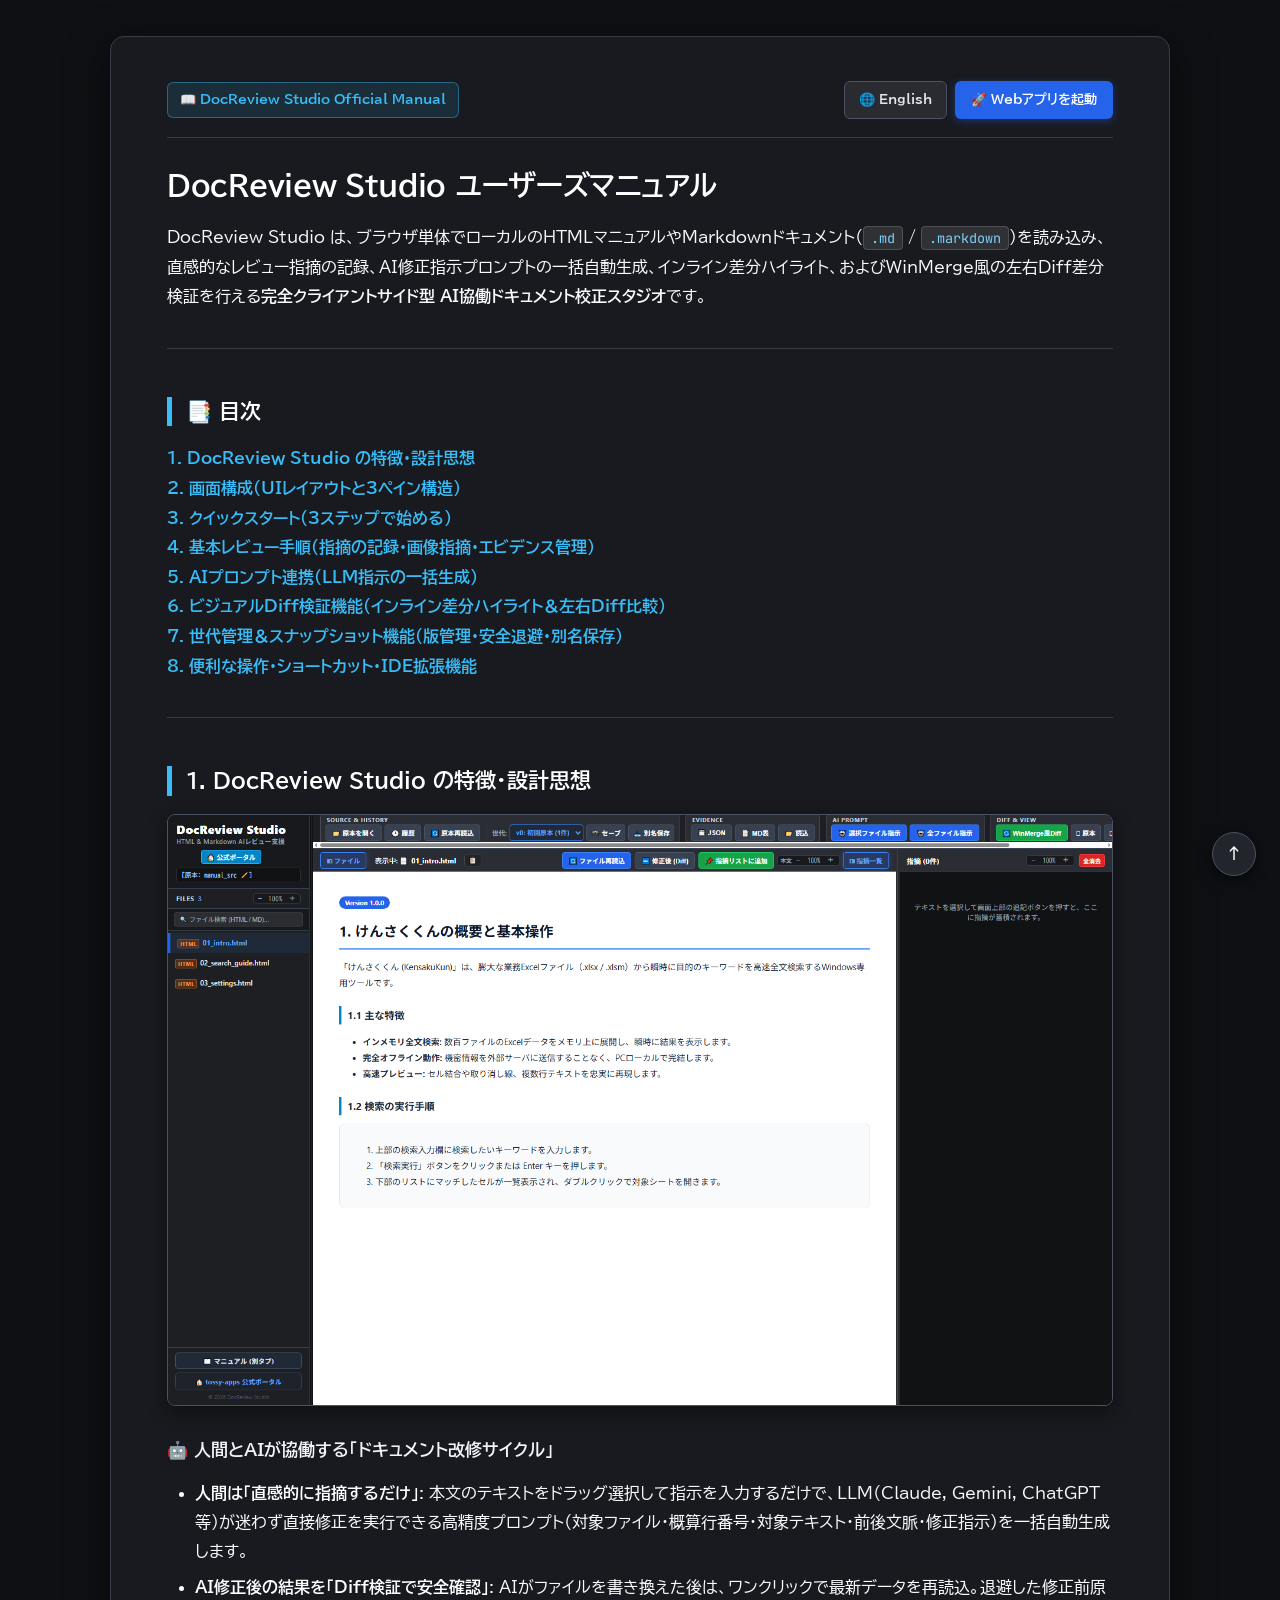
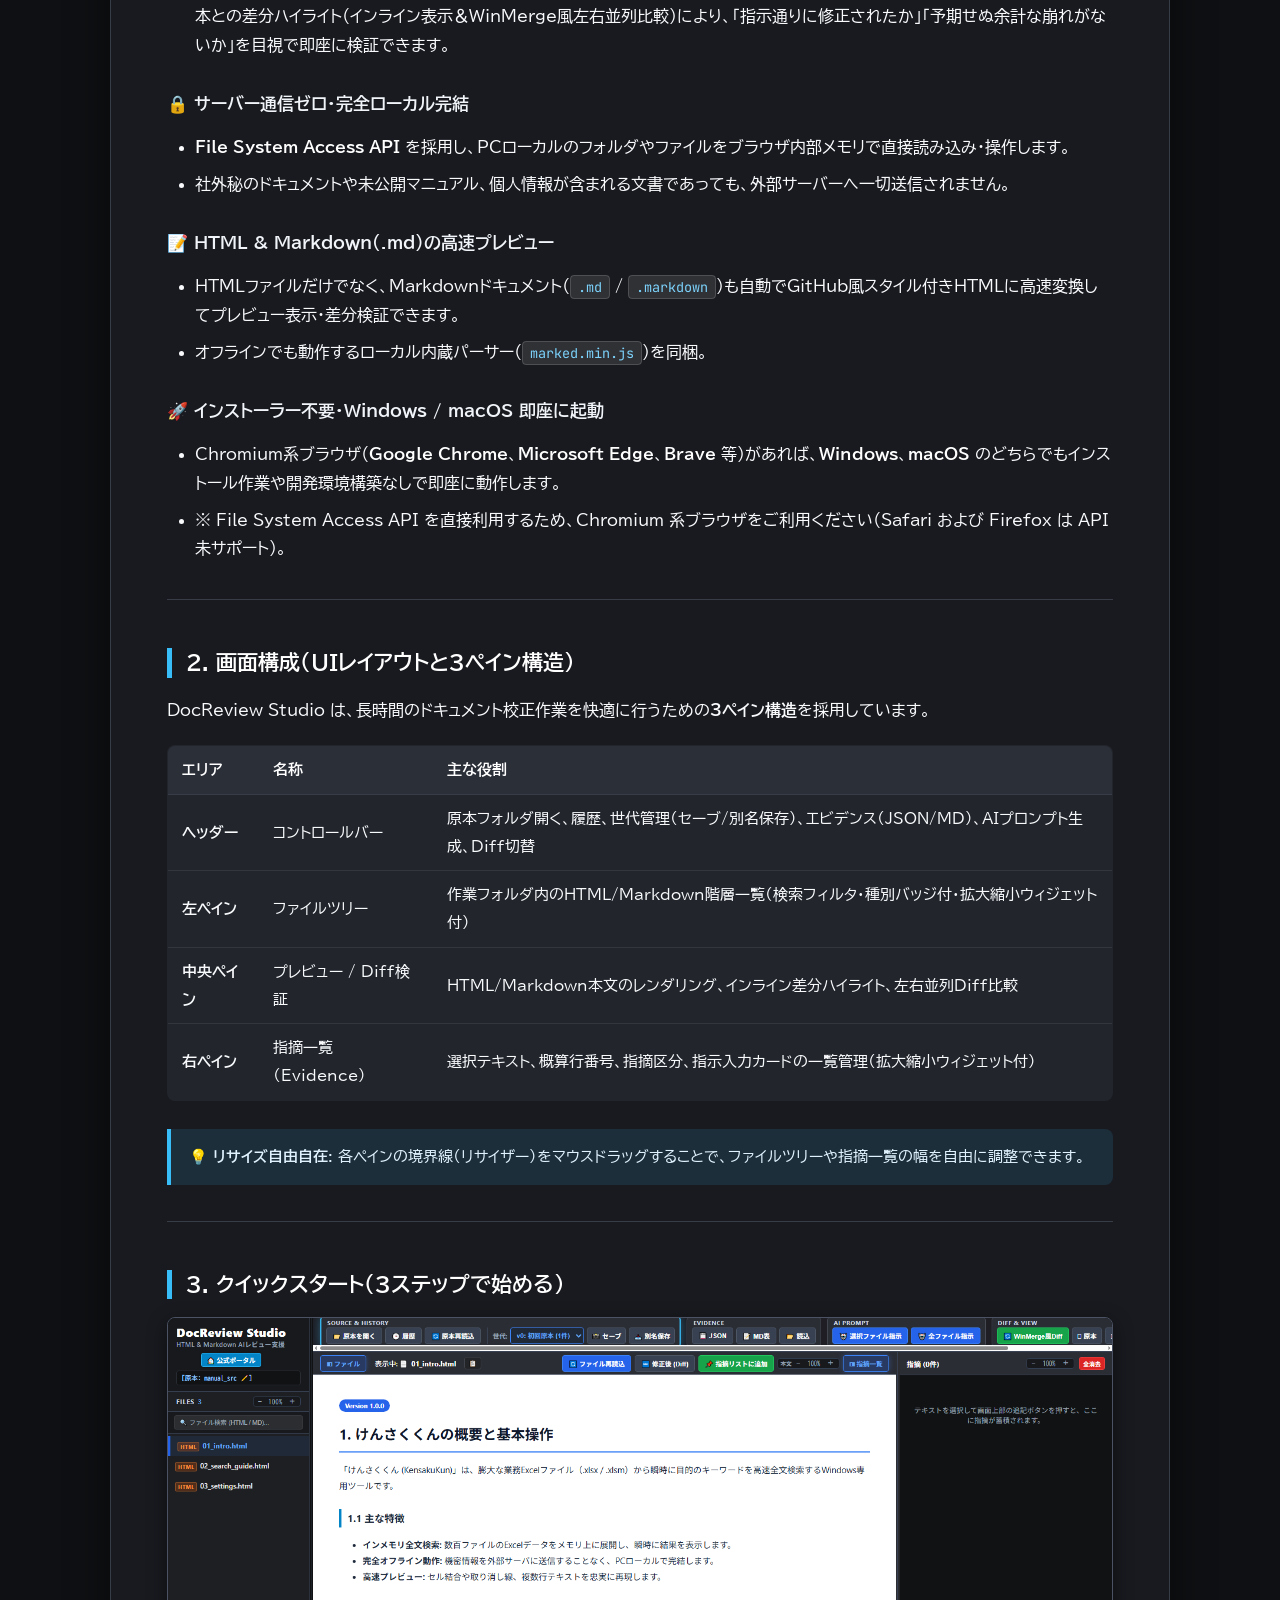
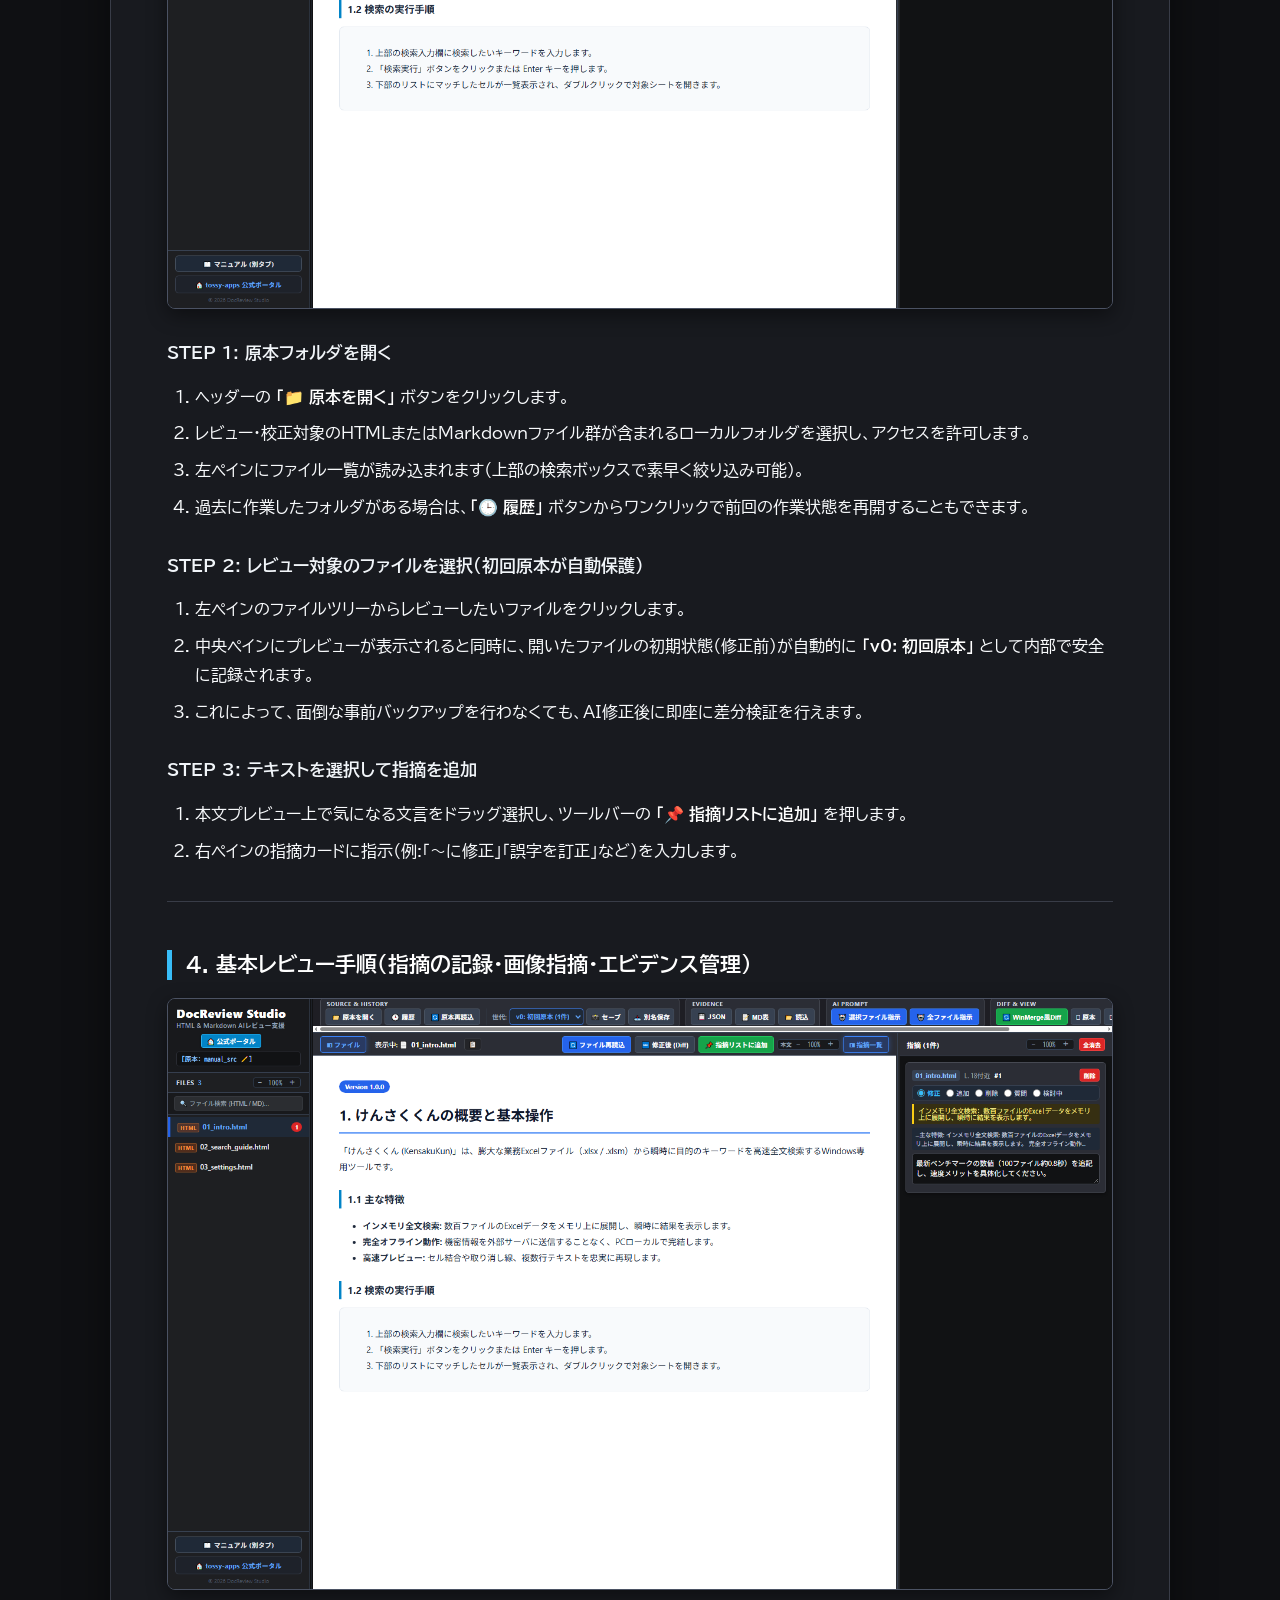
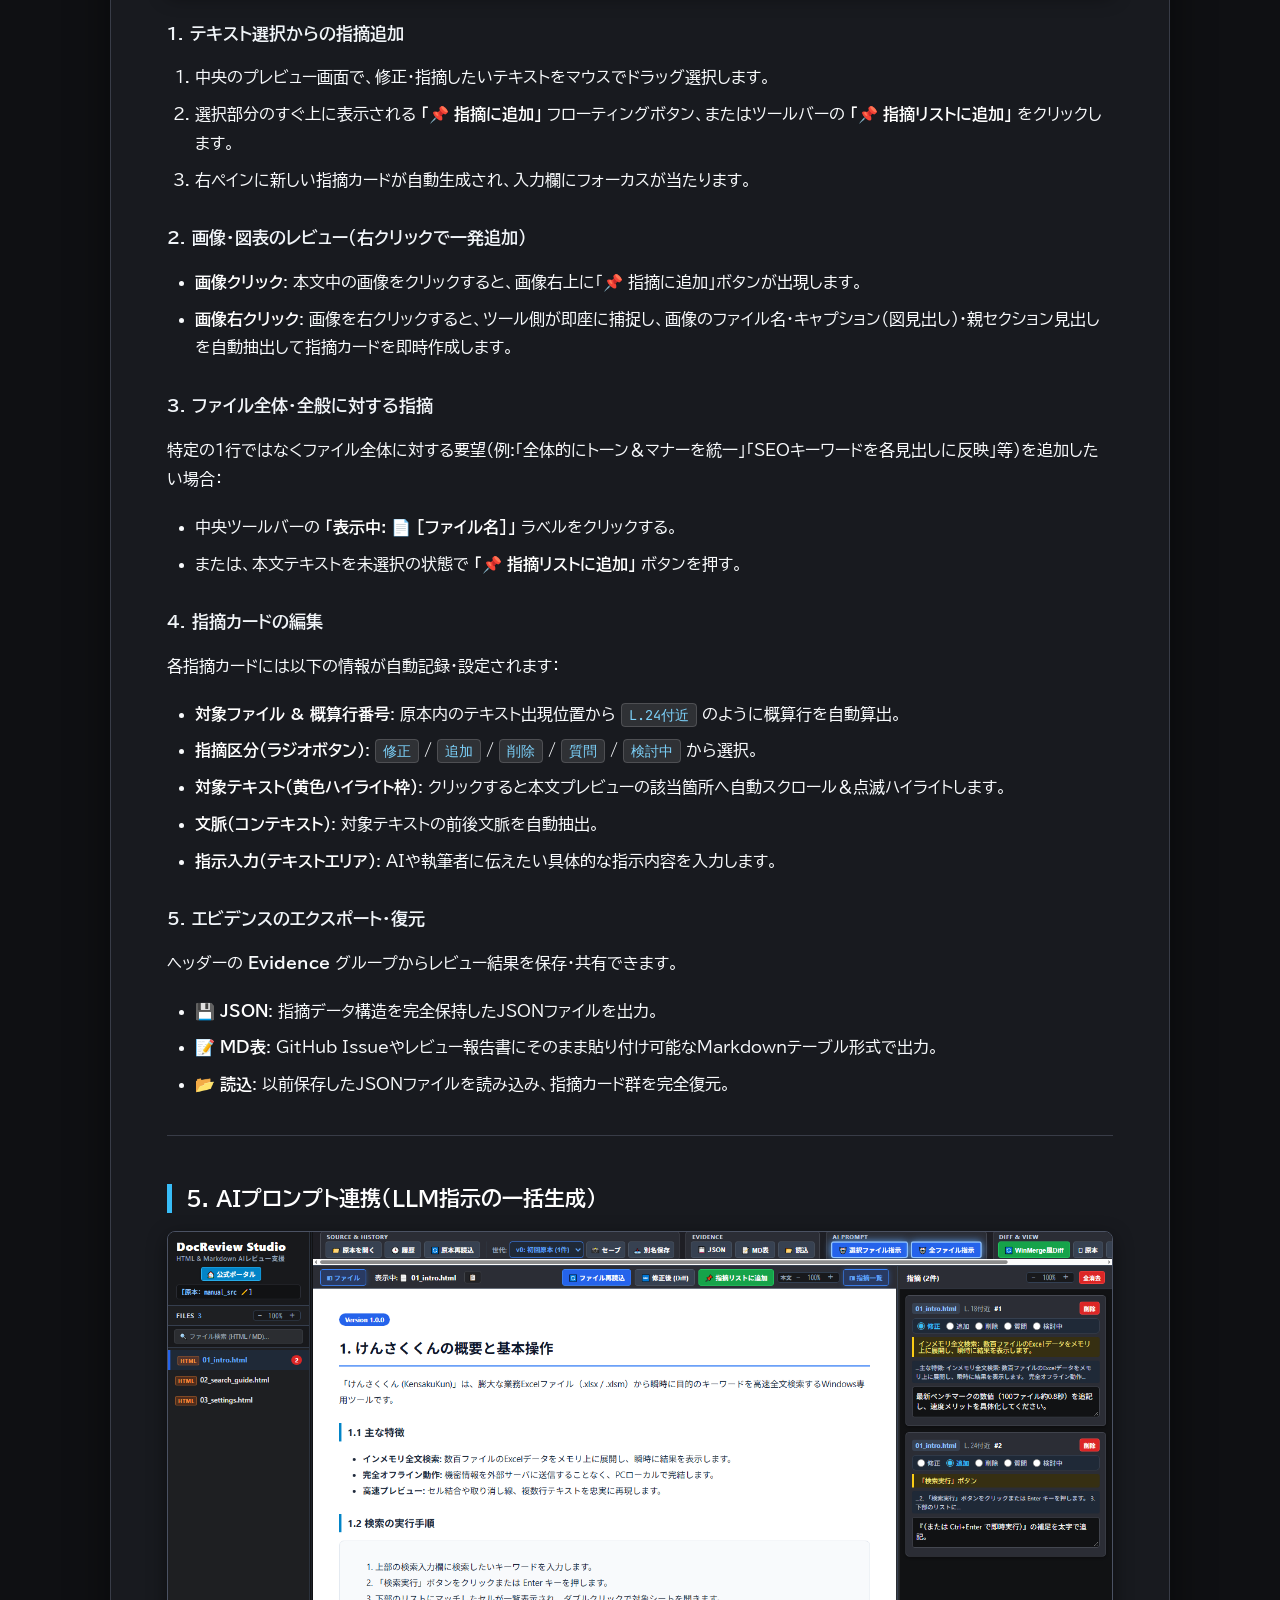
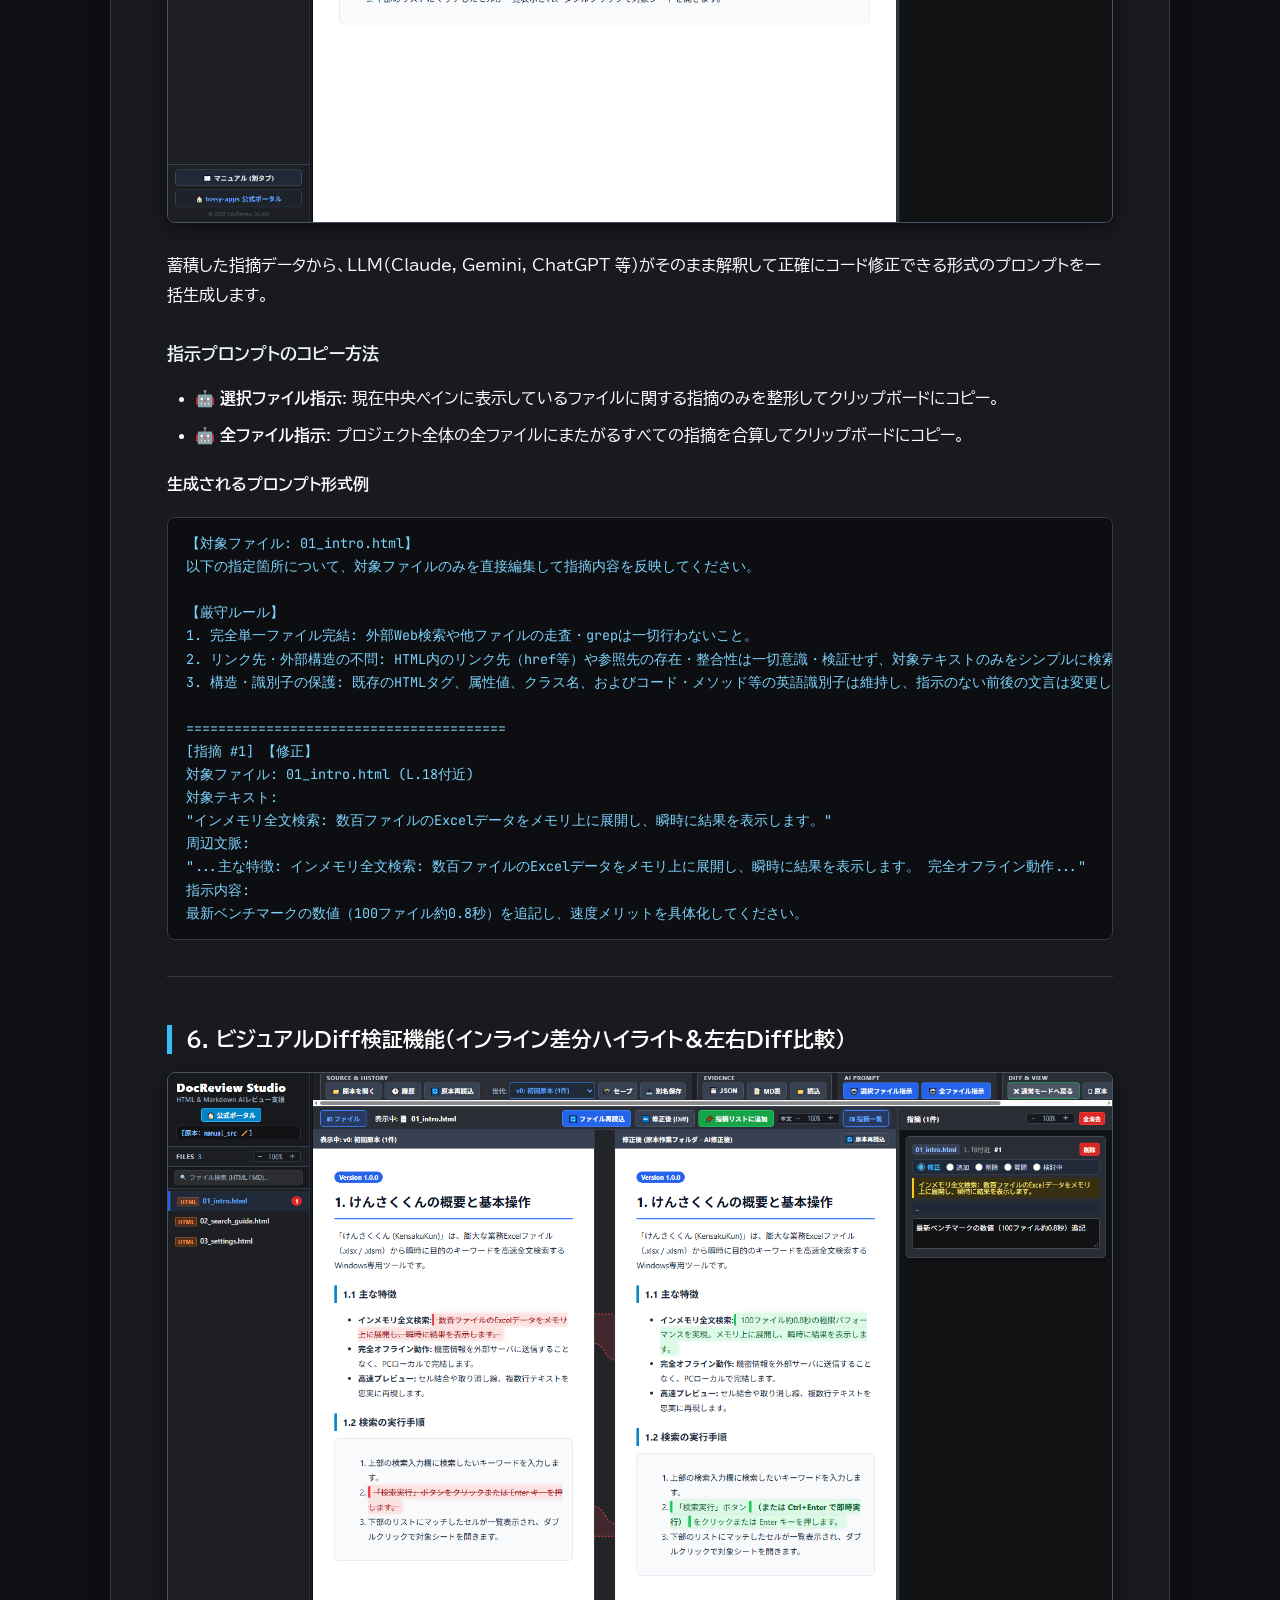
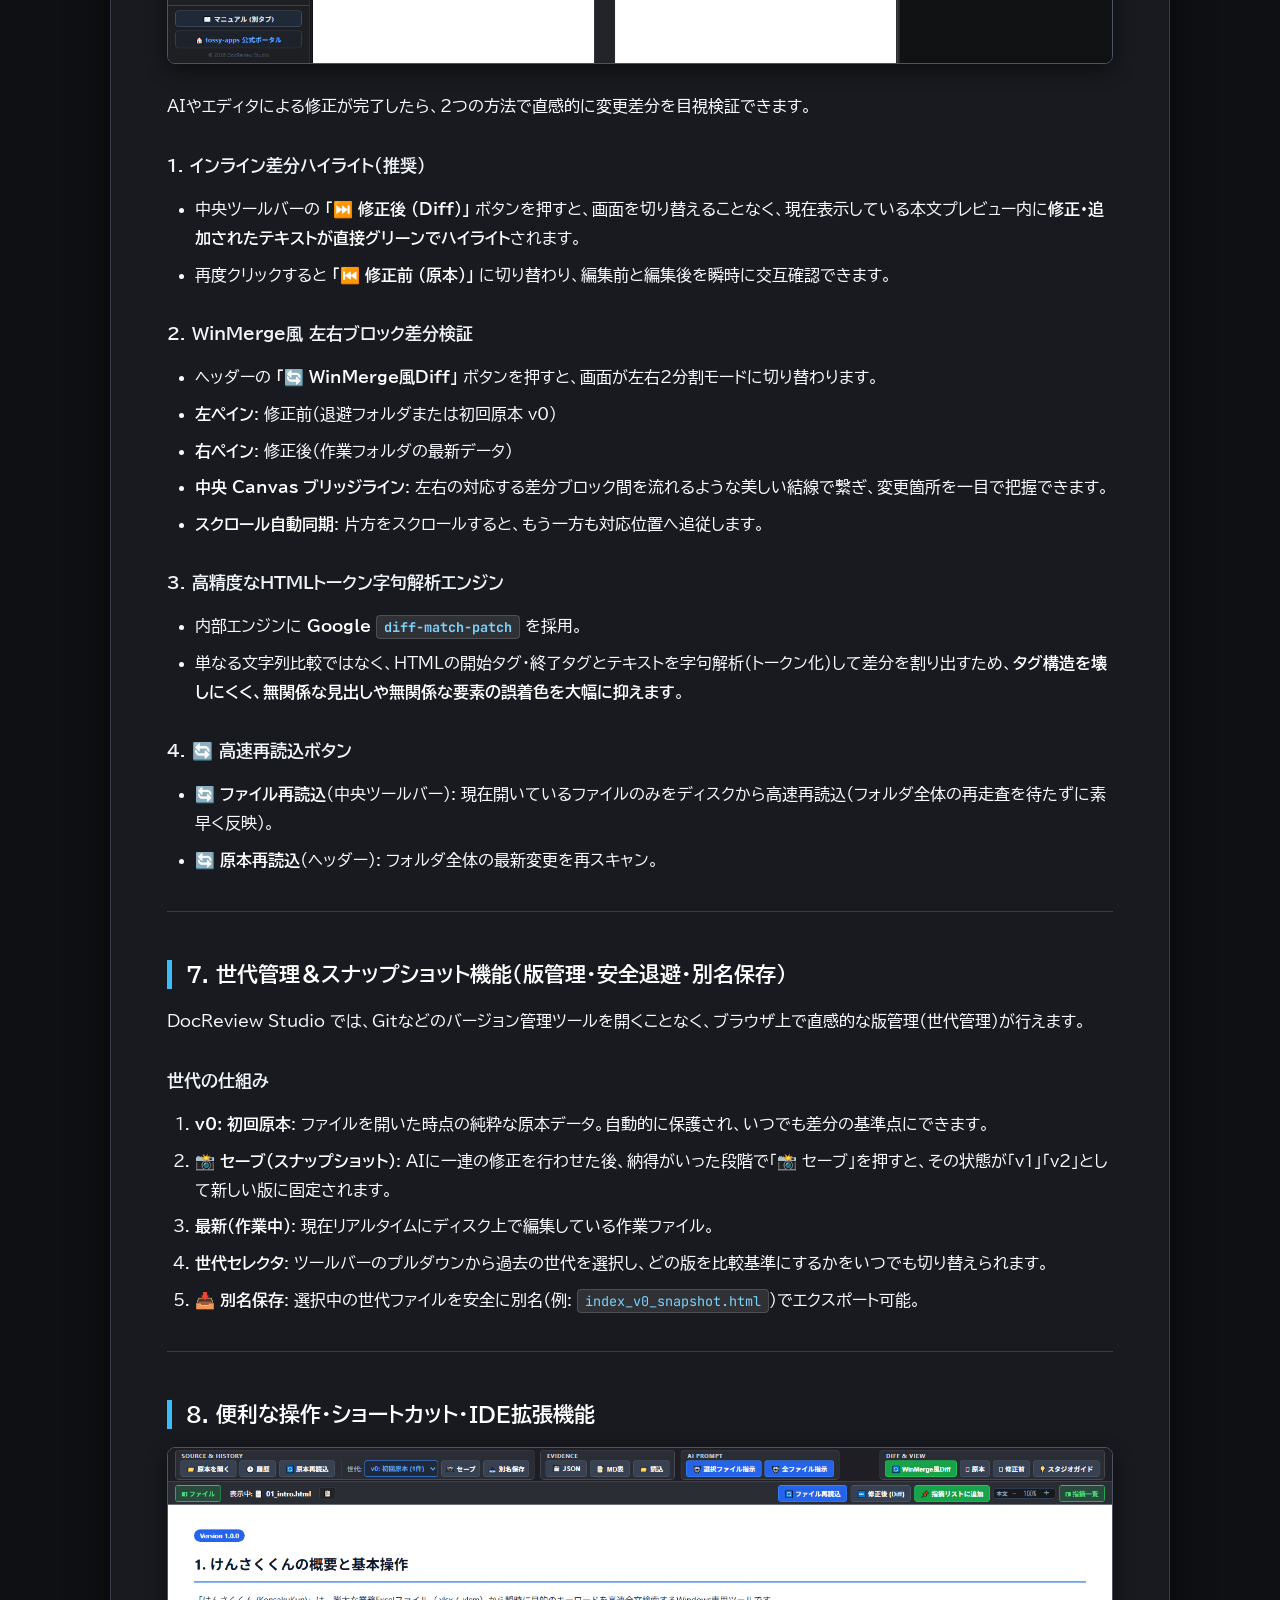
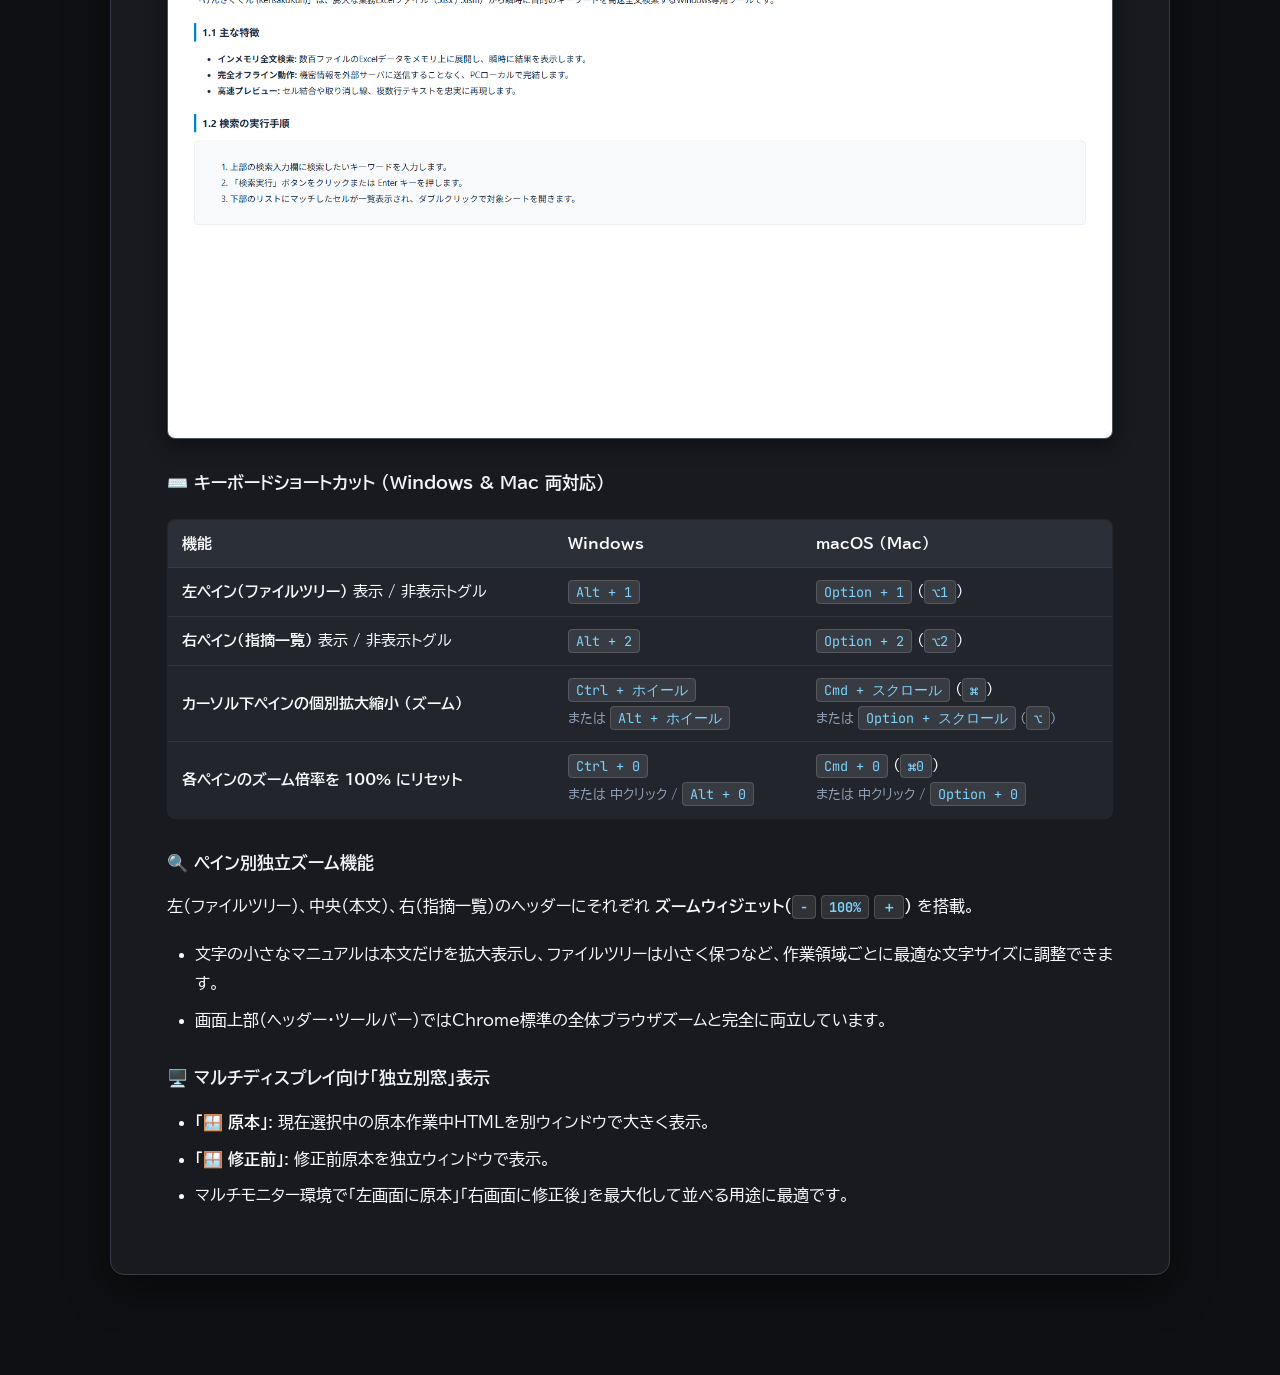
==== commit 708a74c0: "feat(ui): ヘッダーレスポンシブ対応（英語短縮・段階的アイコン化）およびガイド案内・スポットライトの最適化" ====
--- a/manual.html
+++ b/manual.html
@@ -110,6 +110,28 @@
       transform: translateY(-1px);
     }
 
+    .lang-switch-link {
+      display: inline-flex;
+      align-items: center;
+      gap: 6px;
+      background: rgba(255, 255, 255, 0.08);
+      border: 1px solid var(--border-light);
+      color: #e2e8f0 !important;
+      text-decoration: none;
+      font-weight: 700;
+      font-size: 13px;
+      padding: 6px 14px;
+      border-radius: 6px;
+      transition: all 0.15s ease;
+    }
+
+    .lang-switch-link:hover {
+      background: rgba(255, 255, 255, 0.15);
+      border-color: var(--accent);
+      color: #ffffff !important;
+      transform: translateY(-1px);
+    }
+
     h1 {
       font-size: 28px;
       font-weight: 800;
@@ -305,9 +327,14 @@
       <div class="doc-badge">
         <span>📖 DocReview Studio Official Manual</span>
       </div>
-      <a href="./index.html" class="launch-link" target="_blank" rel="noopener">
-        <span>🚀 Webアプリを起動</span>
-      </a>
+      <div style="display: flex; gap: 8px; align-items: center;">
+        <a href="./manual.en.html" class="lang-switch-link" title="Switch to English Version">
+          <span>🌐 English</span>
+        </a>
+        <a href="./index.html" class="launch-link" target="_blank" rel="noopener">
+          <span>🚀 Webアプリを起動</span>
+        </a>
+      </div>
     </div>
 
     <!-- Document Body -->
@@ -351,9 +378,10 @@
       <li>オフラインでも動作するローカル内蔵パーサー（<code>marked.min.js</code>）を同梱。</li>
     </ul>
 
-    <h3>🚀 インストーラー不要・即座に起動</h3>
-    <ul>
-      <li>Chromium系ブラウザ（<strong>Google Chrome</strong>、<strong>Microsoft Edge</strong>、<strong>Brave</strong> 等）があれば、インストール作業や環境構築なしで即座に利用可能です。</li>
+    <h3>🚀 インストーラー不要・Windows / macOS 即座に起動</h3>
+    <ul>
+      <li>Chromium系ブラウザ（<strong>Google Chrome</strong>、<strong>Microsoft Edge</strong>、<strong>Brave</strong> 等）があれば、<strong>Windows</strong>、<strong>macOS</strong> のどちらでもインストール作業や開発環境構築なしで即座に動作します。</li>
+      <li>※ File System Access API を直接利用するため、Chromium 系ブラウザをご利用ください（Safari および Firefox は API 未サポート）。</li>
     </ul>
 
     <hr />
@@ -550,30 +578,35 @@
     <h2 id="sec-shortcuts">8. 便利な操作・ショートカット・IDE拡張機能</h2>
     <p><img alt="サイドバー折りたたみ" src="./images/06_pane_toggle.png" /></p>
 
-    <h3>⌨️ キーボードショートカット</h3>
+    <h3>⌨️ キーボードショートカット (Windows &amp; Mac 両対応)</h3>
     <table>
       <thead>
         <tr>
-          <th>ショートカット</th>
           <th>機能</th>
+          <th>Windows</th>
+          <th>macOS (Mac)</th>
         </tr>
       </thead>
       <tbody>
         <tr>
+          <td><strong>左ペイン（ファイルツリー）</strong> 表示 / 非表示トグル</td>
           <td><code>Alt + 1</code></td>
-          <td>左ペイン（ファイルツリー）の表示 / 非表示トグル</td>
-        </tr>
-        <tr>
+          <td><code>Option + 1</code> (<code>⌥1</code>)</td>
+        </tr>
+        <tr>
+          <td><strong>右ペイン（指摘一覧）</strong> 表示 / 非表示トグル</td>
           <td><code>Alt + 2</code></td>
-          <td>右ペイン（指摘一覧）の表示 / 非表示トグル</td>
-        </tr>
-        <tr>
-          <td><code>Ctrl + ホイール</code> (または <code>Alt + ホイール</code>)</td>
-          <td>カーソルが乗っているペイン（左/中/右）を個別に拡大縮小</td>
-        </tr>
-        <tr>
-          <td><code>Ctrl + 0</code> (または 中クリック)</td>
-          <td>各ペインのズーム倍率を 100% にリセット</td>
+          <td><code>Option + 2</code> (<code>⌥2</code>)</td>
+        </tr>
+        <tr>
+          <td><strong>カーソル下ペインの個別拡大縮小 (ズーム)</strong></td>
+          <td><code>Ctrl + ホイール</code><br /><small style="color:var(--text-muted);">または <code>Alt + ホイール</code></small></td>
+          <td><code>Cmd + スクロール</code> (<code>⌘</code>)<br /><small style="color:var(--text-muted);">または <code>Option + スクロール</code> (<code>⌥</code>)</small></td>
+        </tr>
+        <tr>
+          <td><strong>各ペインのズーム倍率を 100% にリセット</strong></td>
+          <td><code>Ctrl + 0</code><br /><small style="color:var(--text-muted);">または 中クリック / <code>Alt + 0</code></small></td>
+          <td><code>Cmd + 0</code> (<code>⌘0</code>)<br /><small style="color:var(--text-muted);">または 中クリック / <code>Option + 0</code></small></td>
         </tr>
       </tbody>
     </table>
